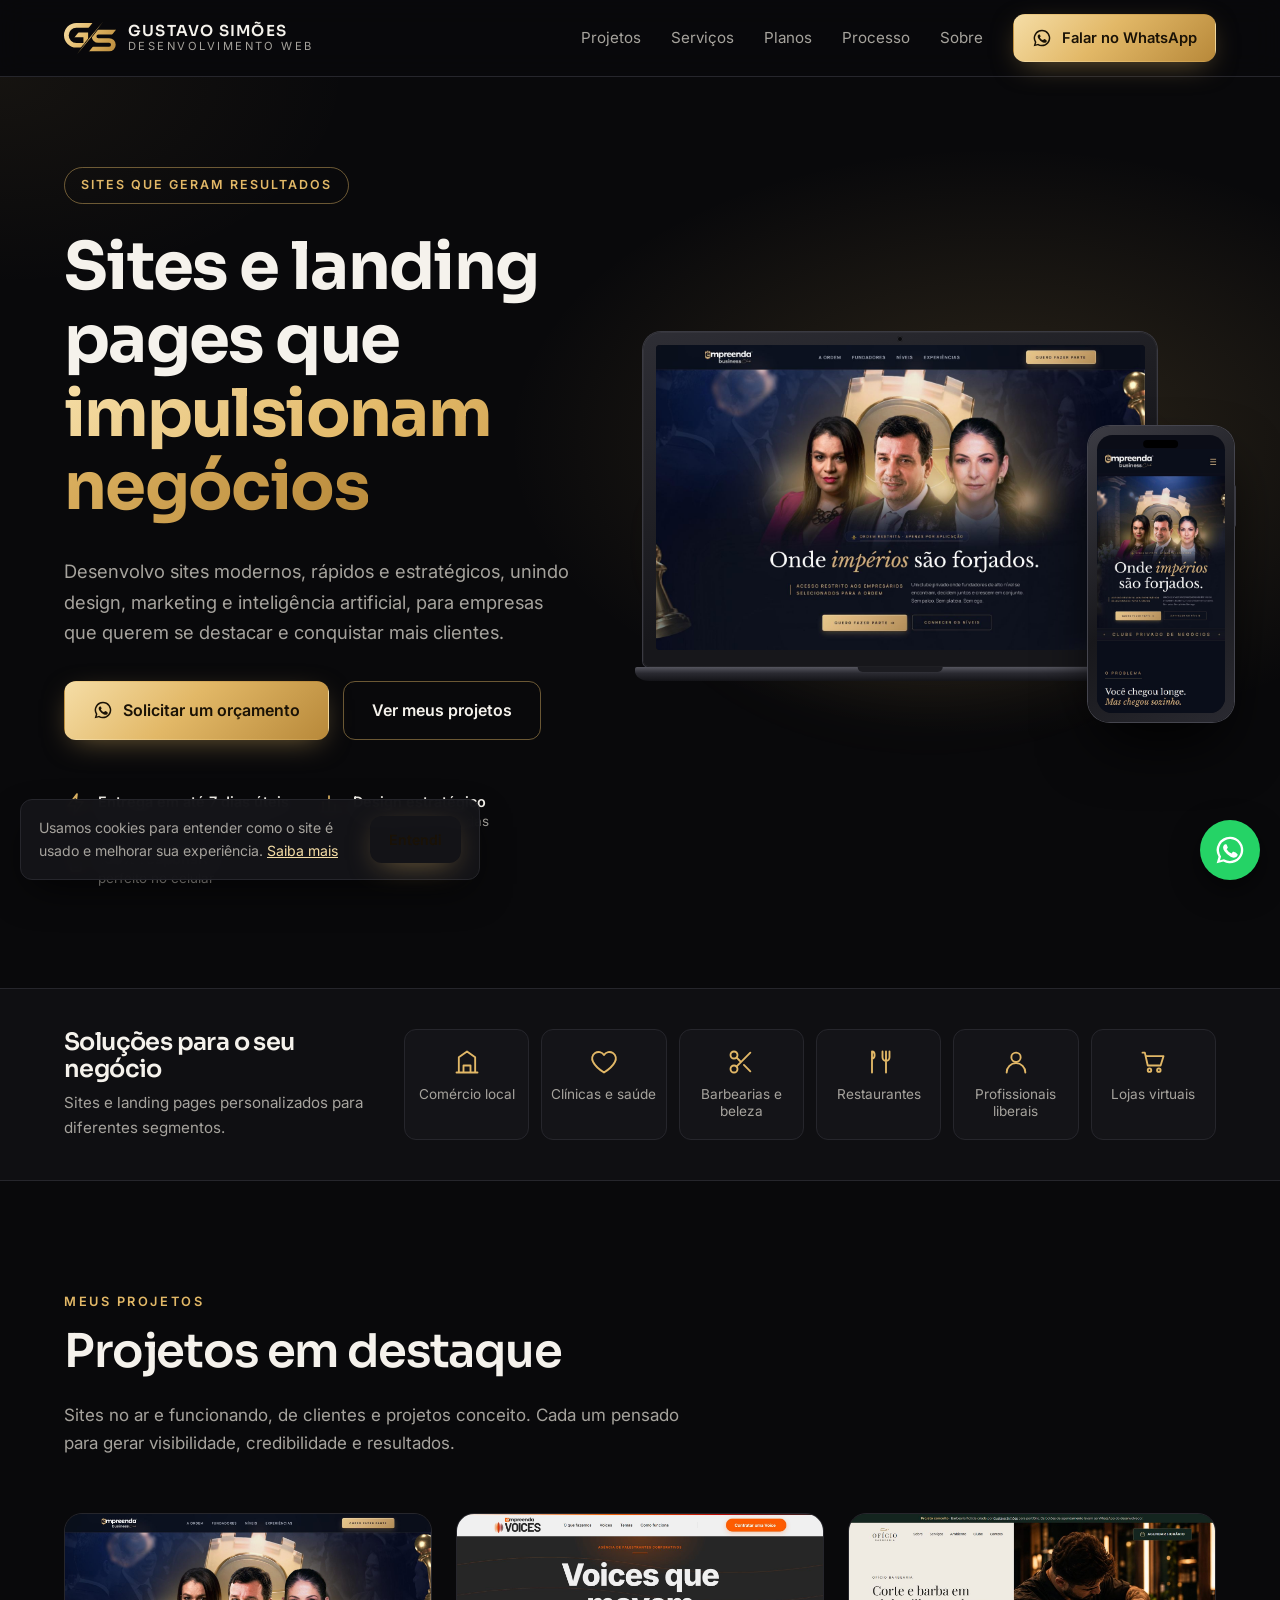
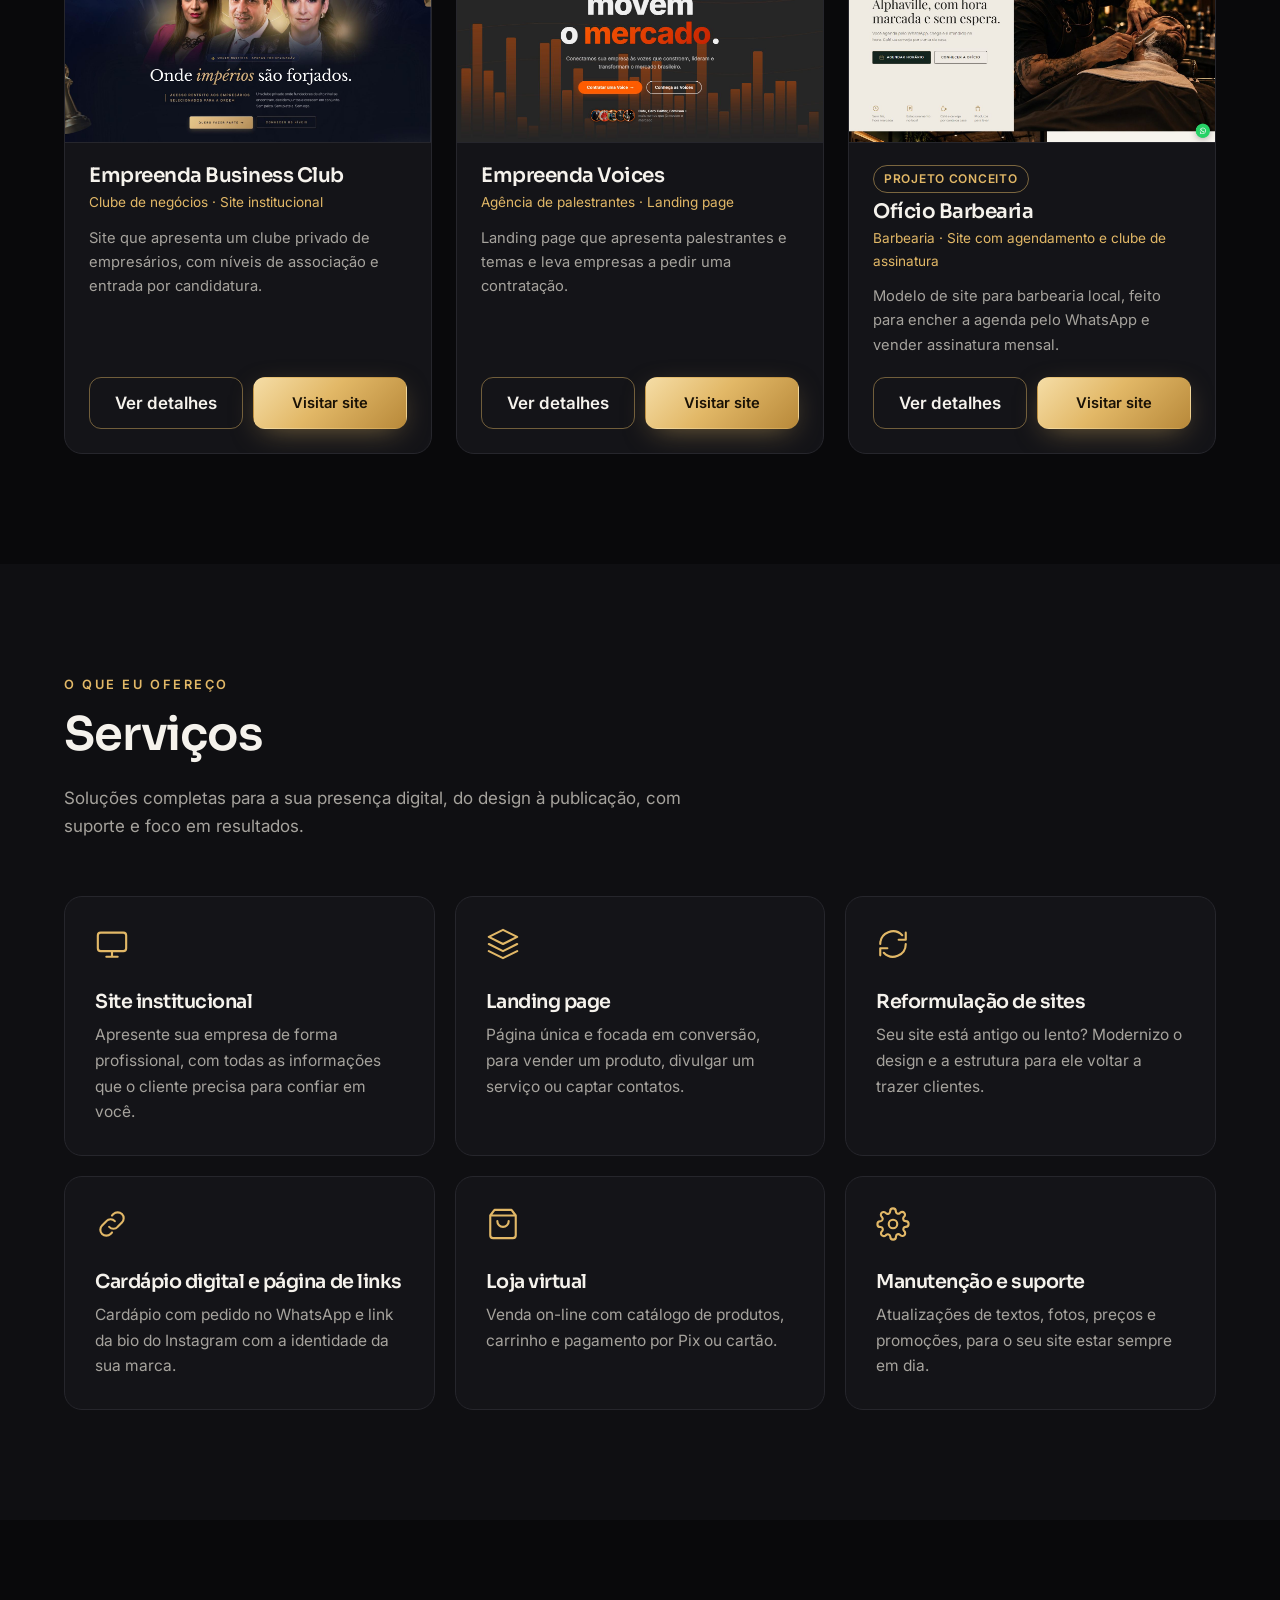
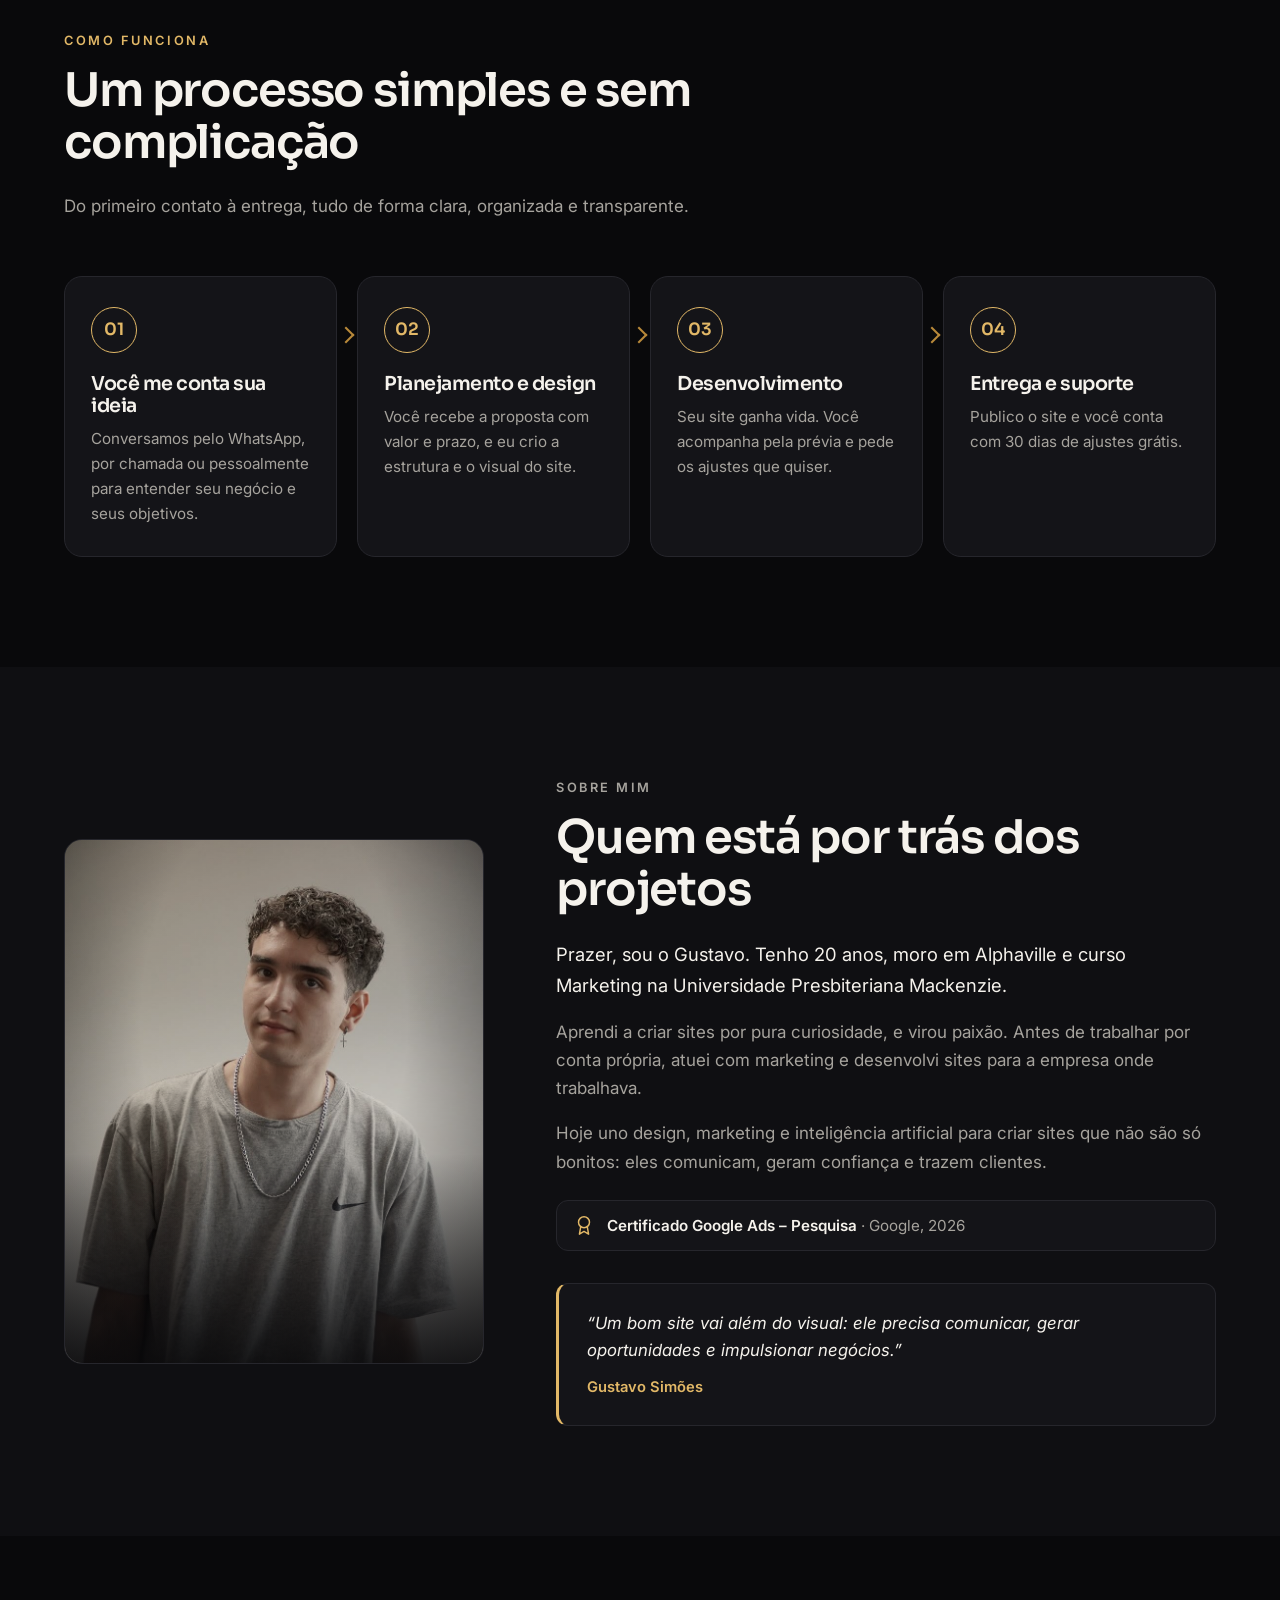
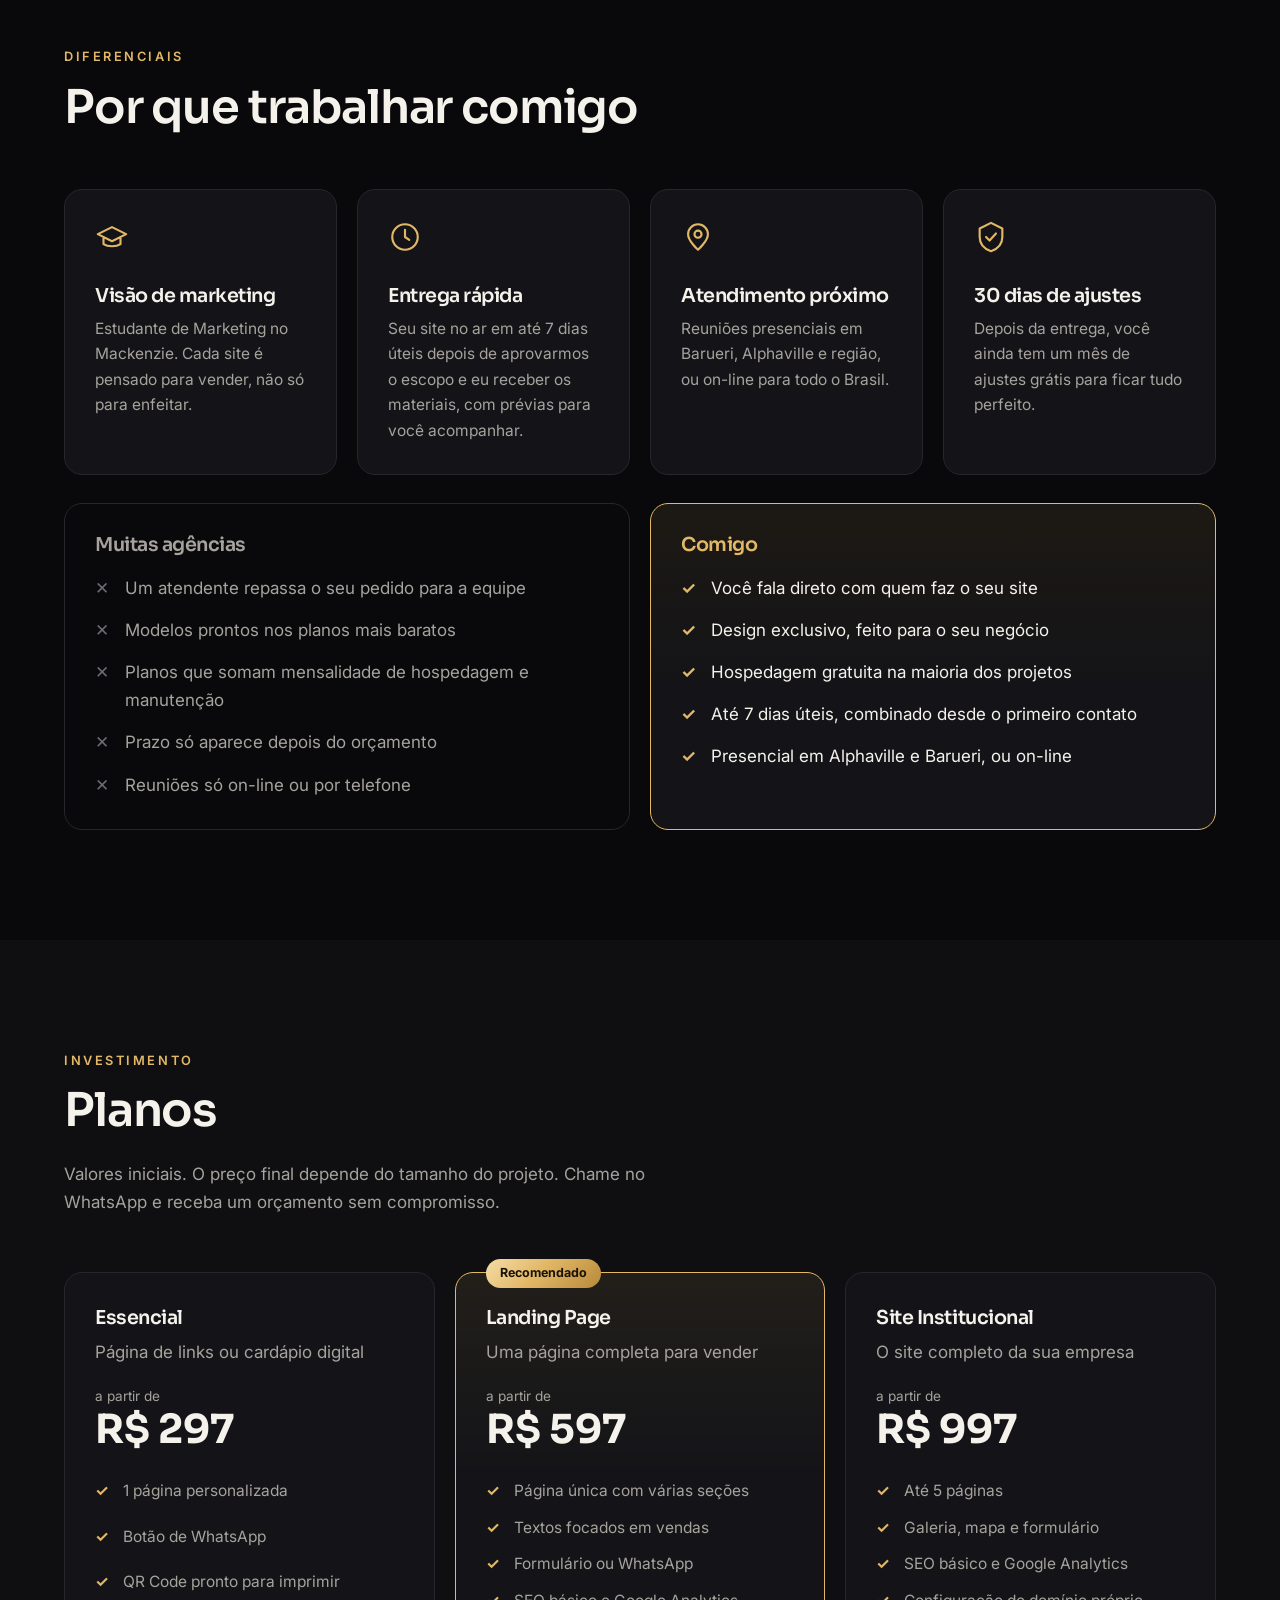
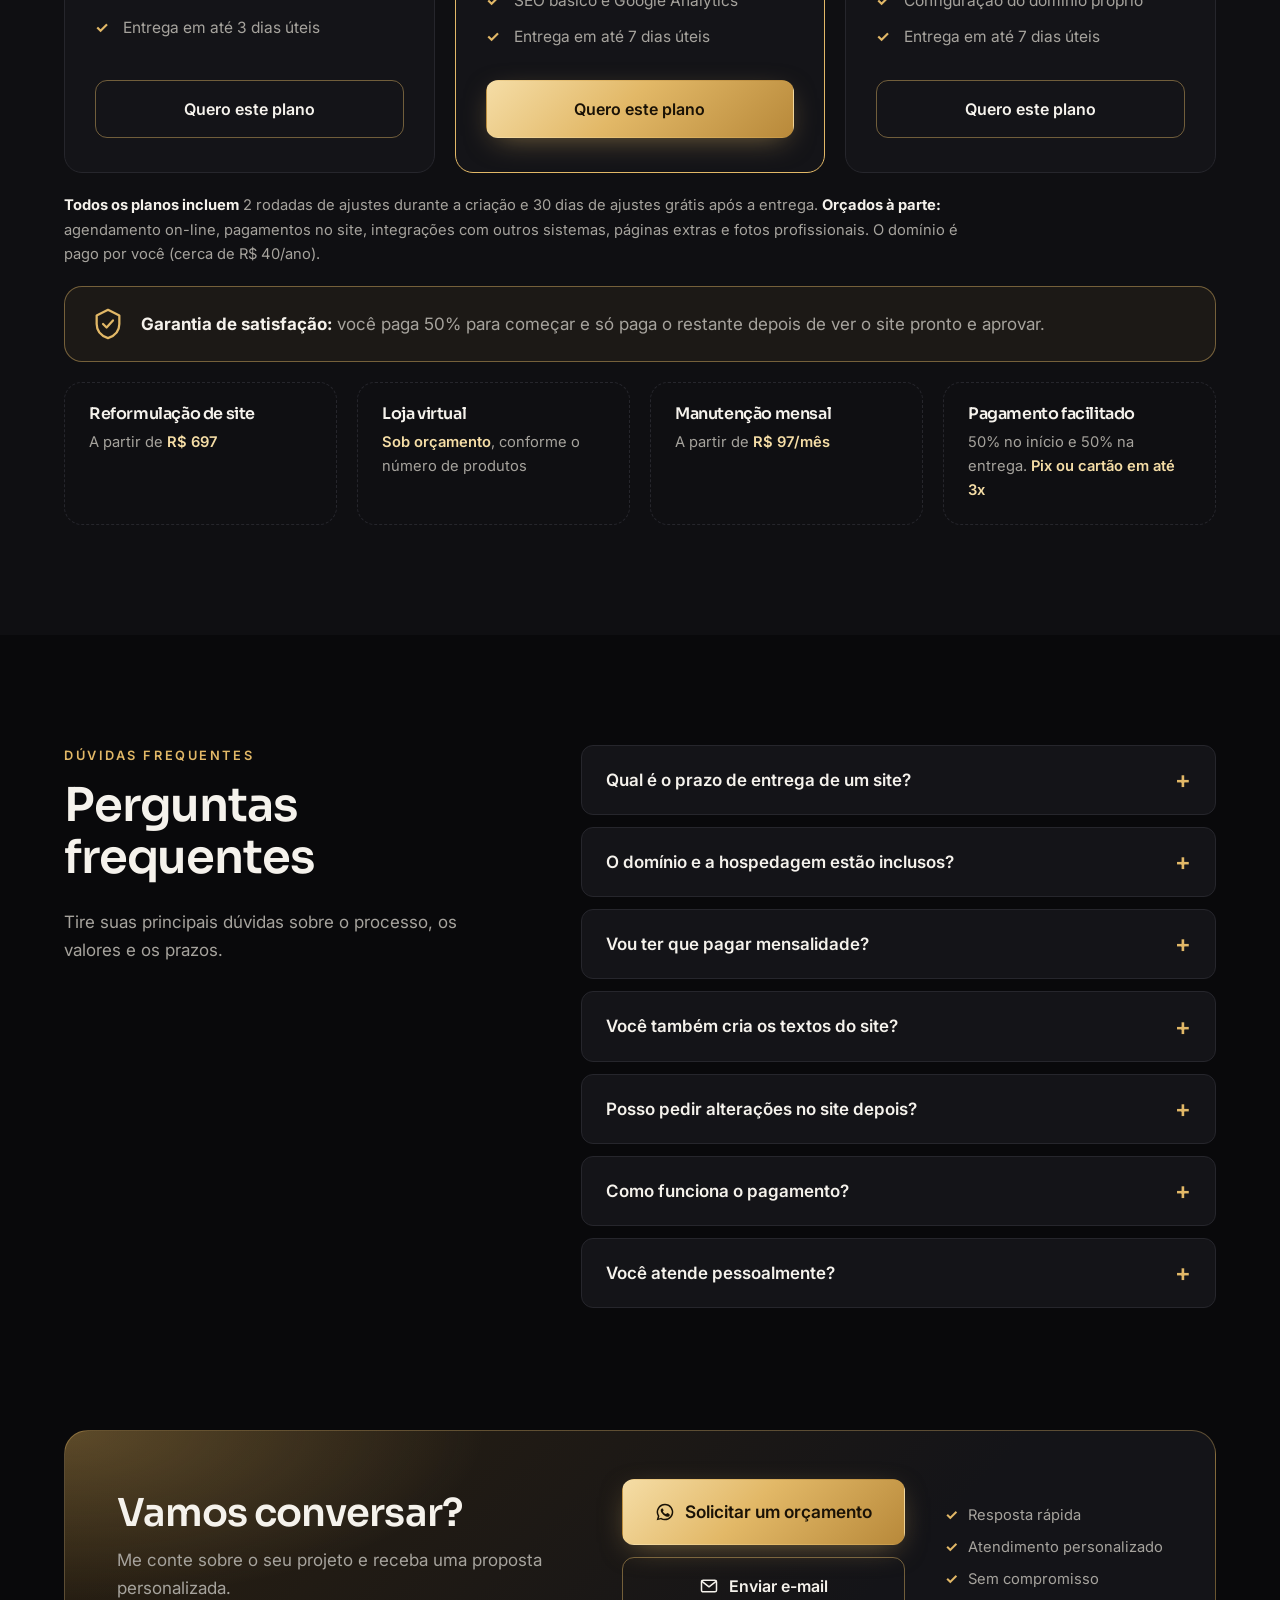
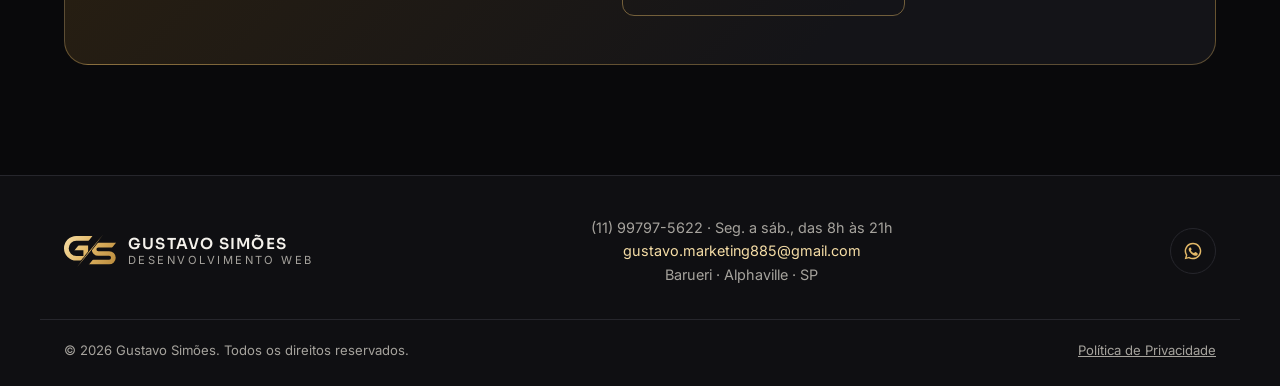
==== index.html @ 3e1929c6 "Certificado Google Ads - Pesquisa na secao Sobre Co-Authored-By: Claude Opus 5.5 <noreply@anthropic." ====
<!doctype html>
<html lang="pt-BR">
<head>
  <!-- Google Analytics -->
  <script async src="https://www.googletagmanager.com/gtag/js?id=G-TTS2W08FBN"></script>
  <script>
    window.dataLayer = window.dataLayer || [];
    function gtag(){dataLayer.push(arguments);}
    gtag('js', new Date());
    gtag('config', 'G-TTS2W08FBN');
  </script>

  <meta charset="utf-8">
  <meta name="viewport" content="width=device-width, initial-scale=1">
  <title>Gustavo Simões | Criação de Sites e Landing Pages em Alphaville</title>
  <meta name="description" content="Sites e landing pages modernos, rápidos e estratégicos para empresas que querem conquistar mais clientes. Atendimento em Barueri, Alphaville e todo o Brasil. Entrega em até 7 dias úteis.">
  <meta name="theme-color" content="#09090B">

  <meta property="og:type" content="website">
  <meta property="og:title" content="Gustavo Simões | Criação de Sites">
  <meta property="og:description" content="Sites e landing pages que impulsionam negócios. Entrega em até 7 dias úteis.">
  <meta property="og:url" content="https://gustavosimoes.com.br/">
  <link rel="canonical" href="https://gustavosimoes.com.br/">
  <meta property="og:image" content="https://gustavosimoes.com.br/assets/og-image.jpg">
  <meta property="og:image:width" content="1200">
  <meta property="og:image:height" content="630">
  <meta property="og:image:alt" content="Gustavo Simões - Sites e landing pages que impulsionam negócios">
  <meta name="twitter:card" content="summary_large_image">
  <meta property="og:locale" content="pt_BR">

  <link rel="icon" href="/favicon.ico" sizes="48x48">
  <link rel="icon" href="/assets/favicon-48.png" type="image/png" sizes="48x48">
  <link rel="icon" href="/assets/favicon-96.png" type="image/png" sizes="96x96">
  <link rel="icon" href="/assets/favicon-192.png" type="image/png" sizes="192x192">
  <link rel="icon" href="/assets/favicon.svg" type="image/svg+xml">
  <link rel="apple-touch-icon" href="/assets/apple-touch-icon.png">

  <!-- Dados estruturados: dizem ao Google o nome, o logo e o contato da marca -->
  <script type="application/ld+json">
  {
    "@context": "https://schema.org",
    "@graph": [
      {
        "@type": "Organization",
        "@id": "https://gustavosimoes.com.br/#marca",
        "name": "Gustavo Simões Desenvolvimento Web",
        "url": "https://gustavosimoes.com.br/",
        "logo": "https://gustavosimoes.com.br/assets/logo/perfil-redes-sociais.png",
        "email": "gustavo.marketing885@gmail.com",
        "telephone": "+55-11-99797-5622",
        "areaServed": ["Barueri", "Santana de Parnaíba", "Osasco", "Carapicuíba", "São Paulo"],
        "founder": { "@type": "Person", "name": "Gustavo Simões" }
      },
      {
        "@type": "WebSite",
        "@id": "https://gustavosimoes.com.br/#site",
        "url": "https://gustavosimoes.com.br/",
        "name": "Gustavo Simões",
        "inLanguage": "pt-BR",
        "publisher": { "@id": "https://gustavosimoes.com.br/#marca" }
      }
    ]
  }
  </script>
  <link rel="preconnect" href="https://fonts.googleapis.com">
  <link rel="preconnect" href="https://fonts.gstatic.com" crossorigin>
  <link href="https://fonts.googleapis.com/css2?family=Inter:wght@400;500;600&family=Sora:wght@500;600;700&display=swap" rel="stylesheet">
  <link rel="stylesheet" href="styles.css">
</head>
<body>

  <!-- ===== MENU ===== -->
  <header class="header" id="inicio">
    <div class="container header__inner">
      <a href="#inicio" class="logo" aria-label="Gustavo Simões, voltar ao início">
        <img class="logo__mark" src="assets/logo/simbolo.svg" alt="" width="52" height="32">
        <span class="logo__text">
          <strong>Gustavo Simões</strong>
          <small>Desenvolvimento web</small>
        </span>
      </a>

      <nav class="nav" id="nav" aria-label="Menu principal">
        <a href="#projetos">Projetos</a>
        <a href="#servicos">Serviços</a>
        <a href="#planos">Planos</a>
        <a href="#processo">Processo</a>
        <a href="#sobre">Sobre</a>
        <a href="#" class="btn btn--gold btn--sm nav__cta js-whats">
          <svg class="icon" viewBox="0 0 24 24" aria-hidden="true"><use href="#i-whats"/></svg>
          Falar no WhatsApp
        </a>
      </nav>

      <button class="menu-toggle" id="menuToggle" aria-label="Abrir menu" aria-expanded="false" aria-controls="nav">
        <span></span><span></span>
      </button>
    </div>
  </header>

  <main>

    <!-- ===== HERO ===== -->
    <section class="hero">
      <div class="container hero__grid">
        <div class="hero__content">
          <p class="pill">Sites que geram resultados</p>
          <h1>Sites e landing pages que <span class="gold-text">impulsionam negócios</span></h1>
          <p class="hero__text">Desenvolvo sites modernos, rápidos e estratégicos, unindo design, marketing e inteligência artificial, para empresas que querem se destacar e conquistar mais clientes.</p>
          <div class="hero__actions">
            <a href="#" class="btn btn--gold js-whats">
              <svg class="icon" viewBox="0 0 24 24" aria-hidden="true"><use href="#i-whats"/></svg>
              Solicitar um orçamento
            </a>
            <a href="#projetos" class="btn btn--outline">Ver meus projetos</a>
          </div>
          <ul class="hero__features">
            <li>
              <svg viewBox="0 0 24 24" aria-hidden="true"><path d="M13 2L4 14h7l-1 8 9-12h-7z"/></svg>
              <span><strong>Entrega em até 7 dias úteis</strong>após receber os materiais</span>
            </li>
            <li>
              <svg viewBox="0 0 24 24" aria-hidden="true"><path d="M4 20V10M10 20V4M16 20v-7M22 20H2"/></svg>
              <span><strong>Design estratégico</strong>com foco em vendas</span>
            </li>
            <li>
              <svg viewBox="0 0 24 24" aria-hidden="true"><rect x="7" y="2" width="10" height="20" rx="2"/><path d="M11 18h2"/></svg>
              <span><strong>100% responsivo</strong>perfeito no celular</span>
            </li>
          </ul>
        </div>

        <div class="devices" aria-hidden="true">
          <div class="laptop">
            <div class="laptop__lid">
              <div class="laptop__display">
                <img src="assets/empreenda-business-club.jpg" alt="" width="1440" height="900">
              </div>
            </div>
            <div class="laptop__base"></div>
          </div>
          <div class="phone">
            <div class="phone__screen">
              <img src="assets/ebc-mobile.jpg" alt="" width="750" height="1548">
            </div>
          </div>
        </div>
      </div>
    </section>

    <!-- ===== NICHOS ===== -->
    <section class="niches">
      <div class="container niches__inner">
        <div class="niches__head">
          <h2>Soluções para o seu negócio</h2>
          <p>Sites e landing pages personalizados para diferentes segmentos.</p>
        </div>
        <ul class="niches__list">
          <li><svg viewBox="0 0 24 24"><path d="M3 21h18M5 21V8l7-5 7 5v13M9 21v-6h6v6"/></svg>Comércio local</li>
          <li><svg viewBox="0 0 24 24"><path d="M12 21s-7-4.4-9.3-9A5 5 0 0 1 12 6a5 5 0 0 1 9.3 6c-2.3 4.6-9.3 9-9.3 9z"/></svg>Clínicas e saúde</li>
          <li><svg viewBox="0 0 24 24"><circle cx="6" cy="6" r="3"/><circle cx="6" cy="18" r="3"/><path d="M20 4L8.1 15.9M14.5 14.5L20 20M8.1 8.1L12 12"/></svg>Barbearias e beleza</li>
          <li><svg viewBox="0 0 24 24"><path d="M6 3v18M6 9c3 0 3-6 0-6M18 3v18M15 3v5a3 3 0 0 0 6 0V3"/></svg>Restaurantes</li>
          <li><svg viewBox="0 0 24 24"><circle cx="12" cy="8" r="4"/><path d="M4 21a8 8 0 0 1 16 0"/></svg>Profissionais liberais</li>
          <li><svg viewBox="0 0 24 24"><path d="M3 4h2l2.5 11h11L21 7H6.5"/><circle cx="9" cy="19" r="1.5"/><circle cx="17" cy="19" r="1.5"/></svg>Lojas virtuais</li>
        </ul>
      </div>
    </section>

    <!-- ===== PROJETOS ===== -->
    <section class="section" id="projetos">
      <div class="container">
        <div class="section__head reveal">
          <p class="eyebrow">Meus projetos</p>
          <h2>Projetos em destaque</h2>
          <p>Sites no ar e funcionando, de clientes e projetos conceito. Cada um pensado para gerar visibilidade, credibilidade e resultados.</p>
        </div>

        <div class="projects">
          <article class="project reveal">
            <a class="project__image" href="https://www.empreendabusinessclub.com/" target="_blank" rel="noopener" aria-label="Visitar o site Empreenda Business Club">
              <img src="assets/empreenda-business-club.jpg" alt="Página inicial do site Empreenda Business Club" width="1440" height="900" loading="lazy">
            </a>
            <div class="project__info">
              <h3>Empreenda Business Club</h3>
              <p class="project__cat">Clube de negócios · Site institucional</p>
              <p class="project__summary">Site que apresenta um clube privado de empresários, com níveis de associação e entrada por candidatura.</p>
              <div class="project__actions">
                <button type="button" class="btn btn--outline btn--sm" data-case="caso-ebc">Ver detalhes</button>
                <a class="btn btn--gold btn--sm" href="https://www.empreendabusinessclub.com/" target="_blank" rel="noopener">Visitar site</a>
              </div>
            </div>
          </article>

          <article class="project reveal">
            <a class="project__image" href="https://empreenda-voice.vercel.app/" target="_blank" rel="noopener" aria-label="Visitar o site Empreenda Voices">
              <img src="assets/empreenda-voices.jpg" alt="Página inicial do site Empreenda Voices" width="1440" height="900" loading="lazy">
            </a>
            <div class="project__info">
              <h3>Empreenda Voices</h3>
              <p class="project__cat">Agência de palestrantes · Landing page</p>
              <p class="project__summary">Landing page que apresenta palestrantes e temas e leva empresas a pedir uma contratação.</p>
              <div class="project__actions">
                <button type="button" class="btn btn--outline btn--sm" data-case="caso-voices">Ver detalhes</button>
                <a class="btn btn--gold btn--sm" href="https://empreenda-voice.vercel.app/" target="_blank" rel="noopener">Visitar site</a>
              </div>
            </div>
          </article>

          <article class="project reveal">
            <a class="project__image" href="https://oficio-barbearia.scratch-2026-10-11-b272f1.workers.dev/" target="_blank" rel="noopener" aria-label="Visitar o site da Ofício Barbearia">
              <img src="assets/oficio-barbearia.jpg" alt="Página inicial do site da Ofício Barbearia, projeto conceito" width="1440" height="900" loading="lazy">
            </a>
            <div class="project__info">
              <span class="project__badge">Projeto conceito</span>
              <h3>Ofício Barbearia</h3>
              <p class="project__cat">Barbearia · Site com agendamento e clube de assinatura</p>
              <p class="project__summary">Modelo de site para barbearia local, feito para encher a agenda pelo WhatsApp e vender assinatura mensal.</p>
              <div class="project__actions">
                <button type="button" class="btn btn--outline btn--sm" data-case="caso-oficio">Ver detalhes</button>
                <a class="btn btn--gold btn--sm" href="https://oficio-barbearia.scratch-2026-10-11-b272f1.workers.dev/" target="_blank" rel="noopener">Visitar site</a>
              </div>
            </div>
          </article>
        </div>

        <!-- Detalhes de cada projeto (abrem ao clicar em "Ver detalhes") -->
        <dialog class="case" id="caso-ebc" aria-labelledby="caso-ebc-titulo">
          <div class="case__inner">
            <button type="button" class="case__close" aria-label="Fechar">&times;</button>
            <p class="eyebrow">Clube de negócios · Site institucional</p>
            <h3 id="caso-ebc-titulo">Empreenda Business Club</h3>
            <img src="assets/empreenda-business-club.jpg" alt="Topo do site Empreenda Business Club" width="1440" height="900" loading="lazy">
            <div class="case__grid">
              <div>
                <h4>O desafio</h4>
                <p>Apresentar um clube privado para empresários que faturam acima de R$ 1 milhão por ano, transmitindo exclusividade e deixando claro que a entrada é só por candidatura.</p>
                <h4>O que eu fiz</h4>
                <p>Um site institucional que conta a história em etapas: o problema do empresário, o propósito do clube, para quem ele é, como funciona, os níveis de associação, os idealizadores e o processo de entrada.</p>
              </div>
              <div>
                <h4>Recursos</h4>
                <ul>
                  <li>Três níveis de associação (Escudeiro, Cavaleiro Nobre e Soberano), cada um com brasão e benefícios</li>
                  <li>Fluxo de candidatura com o botão "Iniciar aplicação" em vários pontos da página</li>
                  <li>Seção com os idealizadores do clube</li>
                  <li>Identidade premium em azul-escuro e dourado, adaptada ao celular</li>
                </ul>
              </div>
            </div>
            <img src="assets/empreenda-business-club-2.jpg" alt="Seção dos três níveis de associação do Empreenda Business Club" width="1440" height="900" loading="lazy">
            <div class="case__actions">
              <a class="btn btn--gold" href="https://www.empreendabusinessclub.com/" target="_blank" rel="noopener">Visitar site</a>
              <a class="btn btn--outline js-whats" href="#" data-projeto="Empreenda Business Club">Quero um site assim</a>
            </div>
          </div>
        </dialog>

        <dialog class="case" id="caso-voices" aria-labelledby="caso-voices-titulo">
          <div class="case__inner">
            <button type="button" class="case__close" aria-label="Fechar">&times;</button>
            <p class="eyebrow">Agência de palestrantes · Landing page</p>
            <h3 id="caso-voices-titulo">Empreenda Voices</h3>
            <img src="assets/empreenda-voices.jpg" alt="Topo do site Empreenda Voices" width="1440" height="900" loading="lazy">
            <div class="case__grid">
              <div>
                <h4>O desafio</h4>
                <p>Apresentar uma agência de palestrantes corporativos e facilitar que empresas encontrem a voz certa para o seu evento e peçam a contratação.</p>
                <h4>O que eu fiz</h4>
                <p>Uma landing page direta: proposta de valor no topo, vitrine dos palestrantes, os temas que eles cobrem, o processo de contratação em passos e chamadas para contratar ao longo da página.</p>
              </div>
              <div>
                <h4>Recursos</h4>
                <ul>
                  <li>Vitrine de palestrantes com área de atuação e temas de cada um</li>
                  <li>Oito temas corporativos, como liderança, vendas e mercado financeiro</li>
                  <li>"Como funciona" em quatro passos, do briefing do evento ao palco</li>
                  <li>Botão "Contratar uma Voice" fixo no menu e repetido na página</li>
                </ul>
              </div>
            </div>
            <div class="case__actions">
              <a class="btn btn--gold" href="https://empreenda-voice.vercel.app/" target="_blank" rel="noopener">Visitar site</a>
              <a class="btn btn--outline js-whats" href="#" data-projeto="Empreenda Voices">Quero um site assim</a>
            </div>
          </div>
        </dialog>

        <dialog class="case" id="caso-oficio" aria-labelledby="caso-oficio-titulo">
          <div class="case__inner">
            <button type="button" class="case__close" aria-label="Fechar">&times;</button>
            <p class="eyebrow">Projeto conceito · Barbearia</p>
            <h3 id="caso-oficio-titulo">Ofício Barbearia</h3>
            <img src="assets/oficio-barbearia.jpg" alt="Topo do site da Ofício Barbearia" width="1440" height="900" loading="lazy">
            <div class="case__grid">
              <div>
                <h4>O desafio</h4>
                <p>Mostrar como uma barbearia de bairro pode usar o site para encher a agenda e criar receita recorrente com assinatura. É um projeto conceito: a barbearia é fictícia.</p>
                <h4>O que eu fiz</h4>
                <p>Um site com o diferencial logo no título ("Corte e barba em Alphaville, com hora marcada e sem espera"), serviços com preço, fotos do ambiente, clube de assinatura e respostas para as dúvidas mais comuns.</p>
              </div>
              <div>
                <h4>Recursos</h4>
                <ul>
                  <li>Agendamento pelo WhatsApp com mensagem pronta em todos os botões</li>
                  <li>Cinco serviços com preço "a partir de"</li>
                  <li>Clube de assinatura com três planos</li>
                  <li>Galeria do ambiente e perguntas frequentes</li>
                </ul>
              </div>
            </div>
            <img src="assets/oficio-barbearia-2.jpg" alt="Seção do clube de assinatura da Ofício Barbearia" width="1440" height="900" loading="lazy">
            <div class="case__actions">
              <a class="btn btn--gold" href="https://oficio-barbearia.scratch-2026-10-11-b272f1.workers.dev/" target="_blank" rel="noopener">Visitar site</a>
              <a class="btn btn--outline js-whats" href="#" data-projeto="Ofício Barbearia">Quero um site assim</a>
            </div>
          </div>
        </dialog>
      </div>
    </section>

    <!-- ===== SERVIÇOS ===== -->
    <section class="section section--alt" id="servicos">
      <div class="container">
        <div class="section__head reveal">
          <p class="eyebrow">O que eu ofereço</p>
          <h2>Serviços</h2>
          <p>Soluções completas para a sua presença digital, do design à publicação, com suporte e foco em resultados.</p>
        </div>

        <div class="grid grid--3">
          <article class="card reveal">
            <svg class="card__icon" viewBox="0 0 24 24" aria-hidden="true"><rect x="2" y="4" width="20" height="13" rx="2"/><path d="M8 21h8M12 17v4"/></svg>
            <h3>Site institucional</h3>
            <p>Apresente sua empresa de forma profissional, com todas as informações que o cliente precisa para confiar em você.</p>
          </article>
          <article class="card reveal">
            <svg class="card__icon" viewBox="0 0 24 24" aria-hidden="true"><path d="M12 2L2 7l10 5 10-5-10-5zM2 17l10 5 10-5M2 12l10 5 10-5"/></svg>
            <h3>Landing page</h3>
            <p>Página única e focada em conversão, para vender um produto, divulgar um serviço ou captar contatos.</p>
          </article>
          <article class="card reveal">
            <svg class="card__icon" viewBox="0 0 24 24" aria-hidden="true"><path d="M21 12a9 9 0 0 1-15.5 6.2M3 12a9 9 0 0 1 15.5-6.2M21 4v5h-5M3 20v-5h5"/></svg>
            <h3>Reformulação de sites</h3>
            <p>Seu site está antigo ou lento? Modernizo o design e a estrutura para ele voltar a trazer clientes.</p>
          </article>
          <article class="card reveal">
            <svg class="card__icon" viewBox="0 0 24 24" aria-hidden="true"><path d="M10 14a4 4 0 0 0 6 0l3-3a4 4 0 0 0-6-6l-1 1"/><path d="M14 10a4 4 0 0 0-6 0l-3 3a4 4 0 0 0 6 6l1-1"/></svg>
            <h3>Cardápio digital e página de links</h3>
            <p>Cardápio com pedido no WhatsApp e link da bio do Instagram com a identidade da sua marca.</p>
          </article>
          <article class="card reveal">
            <svg class="card__icon" viewBox="0 0 24 24" aria-hidden="true"><path d="M6 2L3 6v14a2 2 0 0 0 2 2h14a2 2 0 0 0 2-2V6l-3-4zM3 6h18M16 10a4 4 0 0 1-8 0"/></svg>
            <h3>Loja virtual</h3>
            <p>Venda on-line com catálogo de produtos, carrinho e pagamento por Pix ou cartão.</p>
          </article>
          <article class="card reveal">
            <svg class="card__icon" viewBox="0 0 24 24" aria-hidden="true"><circle cx="12" cy="12" r="3"/><path d="M19.4 15a1.7 1.7 0 0 0 .3 1.8l.1.1a2 2 0 1 1-2.8 2.8l-.1-.1a1.7 1.7 0 0 0-1.8-.3 1.7 1.7 0 0 0-1 1.5V21a2 2 0 0 1-4 0v-.1a1.7 1.7 0 0 0-1.1-1.5 1.7 1.7 0 0 0-1.8.3l-.1.1a2 2 0 1 1-2.8-2.8l.1-.1a1.7 1.7 0 0 0 .3-1.8 1.7 1.7 0 0 0-1.5-1H3a2 2 0 0 1 0-4h.1a1.7 1.7 0 0 0 1.5-1.1 1.7 1.7 0 0 0-.3-1.8l-.1-.1a2 2 0 1 1 2.8-2.8l.1.1a1.7 1.7 0 0 0 1.8.3H9a1.7 1.7 0 0 0 1-1.5V3a2 2 0 0 1 4 0v.1a1.7 1.7 0 0 0 1 1.5 1.7 1.7 0 0 0 1.8-.3l.1-.1a2 2 0 1 1 2.8 2.8l-.1.1a1.7 1.7 0 0 0-.3 1.8V9a1.7 1.7 0 0 0 1.5 1H21a2 2 0 0 1 0 4h-.1a1.7 1.7 0 0 0-1.5 1z"/></svg>
            <h3>Manutenção e suporte</h3>
            <p>Atualizações de textos, fotos, preços e promoções, para o seu site estar sempre em dia.</p>
          </article>
        </div>
      </div>
    </section>

    <!-- ===== PROCESSO ===== -->
    <section class="section" id="processo">
      <div class="container">
        <div class="section__head reveal">
          <p class="eyebrow">Como funciona</p>
          <h2>Um processo simples e sem complicação</h2>
          <p>Do primeiro contato à entrega, tudo de forma clara, organizada e transparente.</p>
        </div>

        <ol class="steps">
          <li class="step reveal">
            <span class="step__num">01</span>
            <h3>Você me conta sua ideia</h3>
            <p>Conversamos pelo WhatsApp, por chamada ou pessoalmente para entender seu negócio e seus objetivos.</p>
          </li>
          <li class="step reveal">
            <span class="step__num">02</span>
            <h3>Planejamento e design</h3>
            <p>Você recebe a proposta com valor e prazo, e eu crio a estrutura e o visual do site.</p>
          </li>
          <li class="step reveal">
            <span class="step__num">03</span>
            <h3>Desenvolvimento</h3>
            <p>Seu site ganha vida. Você acompanha pela prévia e pede os ajustes que quiser.</p>
          </li>
          <li class="step reveal">
            <span class="step__num">04</span>
            <h3>Entrega e suporte</h3>
            <p>Publico o site e você conta com 30 dias de ajustes grátis.</p>
          </li>
        </ol>
      </div>
    </section>

    <!-- ===== SOBRE ===== -->
    <section class="section section--alt" id="sobre">
      <div class="container about">
        <div class="about__photo reveal">
          <img src="assets/gustavo.jpg" alt="Foto de Gustavo Simões" width="853" height="1066" loading="lazy">
        </div>

        <div class="about__content reveal">
          <p class="eyebrow">Sobre mim</p>
          <h2>Quem está por trás dos projetos</h2>
          <p class="lead">Prazer, sou o Gustavo. Tenho 20 anos, moro em Alphaville e curso Marketing na Universidade Presbiteriana Mackenzie.</p>
          <p>Aprendi a criar sites por pura curiosidade, e virou paixão. Antes de trabalhar por conta própria, atuei com marketing e desenvolvi sites para a empresa onde trabalhava.</p>
          <p>Hoje uno design, marketing e inteligência artificial para criar sites que não são só bonitos: eles comunicam, geram confiança e trazem clientes.</p>

          <!-- Certificações (Google Ads vale 1 ano: renovar em out/2027) -->
          <ul class="credentials">
            <li>
              <svg viewBox="0 0 24 24" aria-hidden="true"><circle cx="12" cy="9" r="6"/><path d="M8.5 13.5L7 22l5-3 5 3-1.5-8.5"/></svg>
              <span><strong>Certificado Google Ads – Pesquisa</strong> · Google, 2026</span>
            </li>
          </ul>

          <blockquote class="quote">
            <p>“Um bom site vai além do visual: ele precisa comunicar, gerar oportunidades e impulsionar negócios.”</p>
            <footer>Gustavo Simões</footer>
          </blockquote>
        </div>
      </div>
    </section>

    <!-- ===== POR QUE EU ===== -->
    <section class="section" id="diferenciais">
      <div class="container">
        <div class="section__head reveal">
          <p class="eyebrow">Diferenciais</p>
          <h2>Por que trabalhar comigo</h2>
        </div>

        <div class="grid grid--4">
          <article class="feature reveal">
            <svg viewBox="0 0 24 24" aria-hidden="true"><path d="M22 10L12 5 2 10l10 5 10-5zM6 12v5c3 2 9 2 12 0v-5"/></svg>
            <h3>Visão de marketing</h3>
            <p>Estudante de Marketing no Mackenzie. Cada site é pensado para vender, não só para enfeitar.</p>
          </article>
          <article class="feature reveal">
            <svg viewBox="0 0 24 24" aria-hidden="true"><circle cx="12" cy="12" r="9"/><path d="M12 7v5l3 2"/></svg>
            <h3>Entrega rápida</h3>
            <p>Seu site no ar em até 7 dias úteis depois de aprovarmos o escopo e eu receber os materiais, com prévias para você acompanhar.</p>
          </article>
          <article class="feature reveal">
            <svg viewBox="0 0 24 24" aria-hidden="true"><path d="M12 21s-7-6.2-7-11a7 7 0 0 1 14 0c0 4.8-7 11-7 11z"/><circle cx="12" cy="10" r="2.5"/></svg>
            <h3>Atendimento próximo</h3>
            <p>Reuniões presenciais em Barueri, Alphaville e região, ou on-line para todo o Brasil.</p>
          </article>
          <article class="feature reveal">
            <svg viewBox="0 0 24 24" aria-hidden="true"><path d="M12 2l8 4v6c0 5-3.5 8.5-8 10-4.5-1.5-8-5-8-10V6z"/><path d="M8.5 12l2.5 2.5 4.5-5"/></svg>
            <h3>30 dias de ajustes</h3>
            <p>Depois da entrega, você ainda tem um mês de ajustes grátis para ficar tudo perfeito.</p>
          </article>
        </div>

        <div class="compare reveal">
          <div class="compare__col compare__col--them">
            <h3>Muitas agências</h3>
            <ul>
              <li>Um atendente repassa o seu pedido para a equipe</li>
              <li>Modelos prontos nos planos mais baratos</li>
              <li>Planos que somam mensalidade de hospedagem e manutenção</li>
              <li>Prazo só aparece depois do orçamento</li>
              <li>Reuniões só on-line ou por telefone</li>
            </ul>
          </div>
          <div class="compare__col compare__col--me">
            <h3>Comigo</h3>
            <ul>
              <li>Você fala direto com quem faz o seu site</li>
              <li>Design exclusivo, feito para o seu negócio</li>
              <li>Hospedagem gratuita na maioria dos projetos</li>
              <li>Até 7 dias úteis, combinado desde o primeiro contato</li>
              <li>Presencial em Alphaville e Barueri, ou on-line</li>
            </ul>
          </div>
        </div>
      </div>
    </section>

    <!-- ===== PLANOS ===== -->
    <section class="section section--alt" id="planos">
      <div class="container">
        <div class="section__head reveal">
          <p class="eyebrow">Investimento</p>
          <h2>Planos</h2>
          <p>Valores iniciais. O preço final depende do tamanho do projeto. Chame no WhatsApp e receba um orçamento sem compromisso.</p>
        </div>

        <div class="grid grid--3 plans">
          <article class="plan reveal">
            <h3>Essencial</h3>
            <p class="plan__desc">Página de links ou cardápio digital</p>
            <p class="plan__price"><span>a partir de</span>R$ 297</p>
            <ul>
              <li>1 página personalizada</li>
              <li>Botão de WhatsApp</li>
              <li>QR Code pronto para imprimir</li>
              <li>Entrega em até 3 dias úteis</li>
            </ul>
            <a href="#" class="btn btn--outline js-whats" data-plano="Essencial">Quero este plano</a>
          </article>

          <article class="plan plan--featured reveal">
            <p class="plan__flag">Recomendado</p>
            <h3>Landing Page</h3>
            <p class="plan__desc">Uma página completa para vender</p>
            <p class="plan__price"><span>a partir de</span>R$ 597</p>
            <ul>
              <li>Página única com várias seções</li>
              <li>Textos focados em vendas</li>
              <li>Formulário ou WhatsApp</li>
              <li>SEO básico e Google Analytics</li>
              <li>Entrega em até 7 dias úteis</li>
            </ul>
            <a href="#" class="btn btn--gold js-whats" data-plano="Landing Page">Quero este plano</a>
          </article>

          <article class="plan reveal">
            <h3>Site Institucional</h3>
            <p class="plan__desc">O site completo da sua empresa</p>
            <p class="plan__price"><span>a partir de</span>R$ 997</p>
            <ul>
              <li>Até 5 páginas</li>
              <li>Galeria, mapa e formulário</li>
              <li>SEO básico e Google Analytics</li>
              <li>Configuração do domínio próprio</li>
              <li>Entrega em até 7 dias úteis</li>
            </ul>
            <a href="#" class="btn btn--outline js-whats" data-plano="Site Institucional">Quero este plano</a>
          </article>
        </div>

        <p class="plans__note reveal"><strong>Todos os planos incluem</strong> 2 rodadas de ajustes durante a criação e 30 dias de ajustes grátis após a entrega. <strong>Orçados à parte:</strong> agendamento on-line, pagamentos no site, integrações com outros sistemas, páginas extras e fotos profissionais. O domínio é pago por você (cerca de R$ 40/ano).</p>

        <div class="guarantee reveal">
          <svg viewBox="0 0 24 24" aria-hidden="true"><path d="M12 2l8 4v6c0 5-3.5 8.5-8 10-4.5-1.5-8-5-8-10V6z"/><path d="M8.5 12l2.5 2.5 4.5-5"/></svg>
          <p><strong>Garantia de satisfação:</strong> você paga 50% para começar e só paga o restante depois de ver o site pronto e aprovar.</p>
        </div>

        <div class="extras reveal">
          <div class="extra">
            <h3>Reformulação de site</h3>
            <p>A partir de <strong>R$ 697</strong></p>
          </div>
          <div class="extra">
            <h3>Loja virtual</h3>
            <p><strong>Sob orçamento</strong>, conforme o número de produtos</p>
          </div>
          <div class="extra">
            <h3>Manutenção mensal</h3>
            <p>A partir de <strong>R$ 97/mês</strong></p>
          </div>
          <div class="extra">
            <h3>Pagamento facilitado</h3>
            <p>50% no início e 50% na entrega. <strong>Pix ou cartão em até 3x</strong></p>
          </div>
        </div>
      </div>
    </section>

    <!-- ===== FAQ ===== -->
    <section class="section" id="faq">
      <div class="container faq-wrap">
        <div class="section__head reveal">
          <p class="eyebrow">Dúvidas frequentes</p>
          <h2>Perguntas frequentes</h2>
          <p>Tire suas principais dúvidas sobre o processo, os valores e os prazos.</p>
        </div>

        <div class="faq reveal">
          <details>
            <summary>Qual é o prazo de entrega de um site?</summary>
            <p>Até 7 dias úteis para landing pages e sites institucionais, e até 3 dias úteis para páginas de links e cardápios. O prazo começa a contar depois que aprovamos o escopo e eu recebo os textos, as fotos e o logo. Projetos maiores, como lojas virtuais, têm prazo combinado na proposta.</p>
          </details>
          <details>
            <summary>O domínio e a hospedagem estão inclusos?</summary>
            <p>O domínio (www.suaempresa.com.br) fica no seu nome e é pago por você direto no Registro.br, cerca de R$ 40 por ano. Eu cuido de toda a configuração sem custo extra. A hospedagem costuma ser gratuita (veja a próxima pergunta).</p>
          </details>
          <details>
            <summary>Vou ter que pagar mensalidade?</summary>
            <p>Na maioria dos casos, não. Sites como os meus costumam rodar em hospedagem gratuita, então o seu custo fixo é o domínio, de cerca de R$ 40 por ano. Se o seu projeto precisar de algo pago (loja virtual, sistema de agendamento, muitos acessos), eu te aviso o valor antes, na proposta. O plano de manutenção é opcional.</p>
          </details>
          <details>
            <summary>Você também cria os textos do site?</summary>
            <p>Sim. Com minha formação em marketing, escrevo os textos junto com você, com foco em vendas. Se você não tiver fotos, uso imagens profissionais de bancos gratuitos.</p>
          </details>
          <details>
            <summary>Posso pedir alterações no site depois?</summary>
            <p>Sim, e você não precisa aprender nada: é só me mandar um WhatsApp com o que quer mudar. Nos primeiros 30 dias após a entrega, os ajustes são grátis. Depois disso, eles entram no plano de manutenção mensal ou são orçados à parte.</p>
          </details>
          <details>
            <summary>Como funciona o pagamento?</summary>
            <p>50% para começar e 50% na entrega do site. Você pode pagar por Pix ou cartão de crédito em até 3x.</p>
          </details>
          <details>
            <summary>Você atende pessoalmente?</summary>
            <p>Sim. Atendo pessoalmente em Barueri, Alphaville e região, e on-line para todo o Brasil.</p>
          </details>
        </div>
      </div>
    </section>

    <!-- ===== CTA ===== -->
    <section class="cta-section">
      <div class="container">
        <div class="cta reveal">
          <div>
            <h2>Vamos conversar?</h2>
            <p>Me conte sobre o seu projeto e receba uma proposta personalizada.</p>
          </div>
          <div class="cta__actions">
            <a href="#" class="btn btn--gold btn--lg js-whats">
              <svg class="icon" viewBox="0 0 24 24" aria-hidden="true"><use href="#i-whats"/></svg>
              Solicitar um orçamento
            </a>
            <a href="mailto:gustavo.marketing885@gmail.com?subject=Or%C3%A7amento%20de%20site" class="btn btn--outline js-email">
              <svg class="icon" viewBox="0 0 24 24" aria-hidden="true"><use href="#i-mail"/></svg>
              Enviar e-mail
            </a>
          </div>
          <ul class="cta__checks">
            <li>Resposta rápida</li>
            <li>Atendimento personalizado</li>
            <li>Sem compromisso</li>
          </ul>
        </div>
      </div>
    </section>

  </main>

  <footer class="footer">
    <div class="container footer__inner">
      <a href="#inicio" class="logo" aria-label="Gustavo Simões, voltar ao início">
        <img class="logo__mark" src="assets/logo/simbolo.svg" alt="" width="52" height="32">
        <span class="logo__text">
          <strong>Gustavo Simões</strong>
          <small>Desenvolvimento web</small>
        </span>
      </a>
      <div class="footer__info">
        <p>(11) 99797-5622 · Seg. a sáb., das 8h às 21h</p>
        <p><a href="mailto:gustavo.marketing885@gmail.com" class="js-email">gustavo.marketing885@gmail.com</a></p>
        <p>Barueri · Alphaville · SP</p>
      </div>
      <a href="#" class="footer__whats js-whats" aria-label="Falar no WhatsApp">
        <svg class="icon" viewBox="0 0 24 24" aria-hidden="true"><use href="#i-whats"/></svg>
      </a>
    </div>
    <div class="container footer__bottom">
      <p>© <span id="year"></span> Gustavo Simões. Todos os direitos reservados.</p>
      <p><a href="politica-de-privacidade.html">Política de Privacidade</a></p>
    </div>
  </footer>

  <div class="cookie-bar" id="avisoCookies" role="region" aria-label="Aviso de cookies" hidden>
    <p>Usamos cookies para entender como o site é usado e melhorar sua experiência. <a href="politica-de-privacidade.html">Saiba mais</a></p>
    <button type="button" class="btn btn--gold btn--sm">Entendi</button>
  </div>

  <a href="#" class="whats-float js-whats" aria-label="Falar no WhatsApp">
    <svg viewBox="0 0 24 24" aria-hidden="true"><use href="#i-whats"/></svg>
  </a>

  <!-- Ícones do WhatsApp e do e-mail (usados em vários botões) -->
  <svg width="0" height="0" style="position:absolute" aria-hidden="true">
    <symbol id="i-mail" viewBox="0 0 24 24">
      <rect x="3" y="5" width="18" height="14" rx="2" fill="none" stroke="currentColor" stroke-width="1.8"/>
      <path d="M3.5 6.5L12 13l8.5-6.5" fill="none" stroke="currentColor" stroke-width="1.8" stroke-linecap="round" stroke-linejoin="round"/>
    </symbol>
    <symbol id="i-whats" viewBox="0 0 24 24">
      <path fill="currentColor" stroke="none" d="M12 2a10 10 0 0 0-8.6 15.1L2 22l5-1.3A10 10 0 1 0 12 2zm0 18.2a8.2 8.2 0 0 1-4.2-1.1l-.3-.2-3 .8.8-2.9-.2-.3A8.2 8.2 0 1 1 12 20.2zm4.5-6.1c-.2-.1-1.5-.7-1.7-.8s-.4-.1-.6.1-.7.8-.8 1-.3.2-.5.1a6.7 6.7 0 0 1-3.3-2.9c-.3-.4.3-.4.7-1.3.1-.2 0-.3 0-.4l-.8-1.8c-.2-.5-.4-.4-.6-.4h-.5a1 1 0 0 0-.7.3 3 3 0 0 0-.9 2.2 5.2 5.2 0 0 0 1.1 2.8 11.9 11.9 0 0 0 4.6 4c1.7.7 2.4.8 3.2.7a2.8 2.8 0 0 0 1.8-1.3 2.3 2.3 0 0 0 .2-1.3c-.1-.1-.3-.2-.5-.3z"/>
    </symbol>
  </svg>

  <script src="script.js"></script>
</body>
</html>
---- styles.css ----
/* =========================================================
   Portfólio Gustavo Simões
   Cores, fontes e medidas ficam nas variáveis abaixo:
   mude aqui e o site inteiro acompanha.
   ========================================================= */
:root {
  --bg: #09090B;
  --bg-alt: #0F0F12;
  --surface: #141418;
  --surface-2: #1A1A1F;
  --border: #26262C;
  --text: #F5F2EC;
  --muted: #A6A39D;

  --gold: #E2B867;
  --gold-dark: #B8893A;
  --gold-light: #F5DDA6;
  --gold-gradient: linear-gradient(135deg, #F5DDA6 0%, #E2B867 45%, #B8893A 100%);
  --gold-ink: #1A1206;      /* texto em cima do dourado */
  --whats: #25D366;

  --radius: 18px;
  --radius-sm: 12px;
  --container: 1200px;
  --font-body: "Inter", system-ui, -apple-system, "Segoe UI", sans-serif;
  --font-title: "Sora", var(--font-body);
}

*, *::before, *::after { box-sizing: border-box; }

html { scroll-behavior: smooth; scroll-padding-top: 84px; }

body {
  margin: 0;
  background: var(--bg);
  color: var(--text);
  font-family: var(--font-body);
  font-size: 17px;
  line-height: 1.65;
  -webkit-font-smoothing: antialiased;
  overflow-x: hidden;
}

img { max-width: 100%; height: auto; display: block; }
a { color: inherit; }

h1, h2, h3 {
  font-family: var(--font-title);
  line-height: 1.12;
  margin: 0 0 .5em;
  letter-spacing: -0.025em;
  font-weight: 600;
}
h2 { font-size: clamp(2rem, 4.2vw, 2.9rem); }
h3 { font-size: 1.2rem; }
p { margin: 0 0 1em; }

.container {
  width: 100%;
  max-width: var(--container);
  margin: 0 auto;
  padding: 0 24px;
}

.gold-text {
  background: var(--gold-gradient);
  -webkit-background-clip: text;
  background-clip: text;
  color: transparent;
}

.icon { width: 20px; height: 20px; flex-shrink: 0; }

/* ===== Botões ===== */
.btn {
  display: inline-flex;
  align-items: center;
  justify-content: center;
  gap: 10px;
  padding: 15px 28px;
  border-radius: var(--radius-sm);
  font-weight: 600;
  font-size: 1rem;
  text-decoration: none;
  border: 1px solid transparent;
  transition: transform .2s, box-shadow .2s, border-color .2s, background .2s;
}
.btn:hover { transform: translateY(-2px); }
.btn--gold {
  background: var(--gold-gradient);
  color: var(--gold-ink);
  box-shadow: 0 8px 30px -10px rgba(226, 184, 103, .55);
}
.btn--gold:hover { box-shadow: 0 12px 36px -8px rgba(226, 184, 103, .7); }
.btn--outline { border-color: rgba(226, 184, 103, .45); color: var(--text); }
.btn--outline:hover { border-color: var(--gold); background: rgba(226, 184, 103, .06); }
.btn--sm { padding: 11px 18px; font-size: .92rem; }
.btn--lg { padding: 18px 32px; font-size: 1.08rem; }

/* ===== Logo ===== */
.logo {
  display: flex;
  align-items: center;
  gap: 12px;
  text-decoration: none;
}
.logo__mark { height: 32px; width: auto; flex-shrink: 0; }
.logo__text { display: flex; flex-direction: column; line-height: 1.2; }
.logo__text strong {
  font-family: var(--font-title);
  font-weight: 600;
  letter-spacing: .08em;
  text-transform: uppercase;
  font-size: .95rem;
}
.logo__text small {
  color: var(--muted);
  font-size: .7rem;
  letter-spacing: .22em;
  text-transform: uppercase;
}

/* ===== Menu ===== */
.header {
  position: sticky;
  top: 0;
  z-index: 50;
  background: rgba(9, 9, 11, .82);
  backdrop-filter: blur(14px);
  -webkit-backdrop-filter: blur(14px);
  border-bottom: 1px solid var(--border);
}
.header__inner {
  display: flex;
  align-items: center;
  justify-content: space-between;
  height: 76px;
}
.nav { display: flex; align-items: center; gap: 30px; }
.nav a:not(.btn) {
  text-decoration: none;
  color: var(--muted);
  font-size: .95rem;
  transition: color .2s;
}
.nav a:not(.btn):hover { color: var(--gold-light); }

.menu-toggle {
  display: none;
  width: 46px;
  height: 46px;
  background: none;
  border: 1px solid var(--border);
  border-radius: 12px;
  cursor: pointer;
  flex-direction: column;
  align-items: center;
  justify-content: center;
  gap: 6px;
}
.menu-toggle span { width: 18px; height: 2px; background: var(--text); transition: transform .25s; }
.menu-toggle[aria-expanded="true"] span:first-child { transform: translateY(4px) rotate(45deg); }
.menu-toggle[aria-expanded="true"] span:last-child { transform: translateY(-4px) rotate(-45deg); }

/* ===== Hero ===== */
.hero {
  position: relative;
  padding: 90px 0 100px;
  background:
    radial-gradient(700px 420px at 78% 40%, rgba(226, 184, 103, .16), transparent 70%),
    radial-gradient(500px 300px at 0% 0%, rgba(226, 184, 103, .06), transparent 70%);
  overflow: hidden;
}
.hero__grid {
  display: grid;
  grid-template-columns: 1fr 1.15fr;
  gap: 48px;
  align-items: center;
}
.pill {
  display: inline-block;
  padding: 7px 16px;
  border: 1px solid rgba(226, 184, 103, .45);
  border-radius: 999px;
  color: var(--gold);
  font-size: .78rem;
  font-weight: 600;
  letter-spacing: .16em;
  text-transform: uppercase;
  margin-bottom: 26px;
}
.hero h1 { font-size: clamp(2.5rem, 5.4vw, 4.1rem); font-weight: 700; }
.hero__text { font-size: 1.15rem; color: var(--muted); max-width: 560px; margin-bottom: 34px; }
.hero__actions { display: flex; flex-wrap: wrap; gap: 14px; }

.hero__features {
  list-style: none;
  padding: 0;
  margin: 52px 0 0;
  display: flex;
  flex-wrap: wrap;
  gap: 18px 30px;
}
.hero__features li { display: flex; align-items: flex-start; gap: 10px; font-size: .84rem; color: var(--muted); line-height: 1.4; }
.hero__features strong { white-space: nowrap; display: block; color: var(--text); font-size: .9rem; font-weight: 600; }
.hero__features svg {
  width: 24px;
  height: 24px;
  flex-shrink: 0;
  fill: none;
  stroke: var(--gold);
  stroke-width: 1.7;
  stroke-linecap: round;
  stroke-linejoin: round;
}

/* Notebook + celular */
/* O notebook ocupa a largura toda (com a base sobrando igual dos dois lados);
   o celular fica apoiado no canto inferior direito, por cima do notebook. */
.devices {
  position: relative;
  padding: 0 13% 7% 3%;
  margin-right: -3%;
}
/* brilho dourado suave atrás dos aparelhos */
.devices::before {
  content: "";
  position: absolute;
  inset: 10% 5% 0;
  background: radial-gradient(closest-side, rgba(226, 184, 103, .22), transparent);
  filter: blur(30px);
  z-index: -1;
}

/* Notebook */
.laptop { position: relative; }
.laptop__lid {
  position: relative;
  padding: 2.4% 2.4% 3.2%;
  border-radius: 18px 18px 6px 6px;
  background: linear-gradient(160deg, #2e2e35, #17171b 60%);
  box-shadow: 0 0 0 1px #3a3a42, inset 0 0 0 1px rgba(255, 255, 255, .04);
}
/* câmera */
.laptop__lid::before {
  content: "";
  position: absolute;
  top: 1%;
  left: 50%;
  width: 6px;
  height: 6px;
  transform: translateX(-50%);
  border-radius: 50%;
  background: #0b0b0d;
  box-shadow: inset 0 0 0 1px #2a2a30;
}
.laptop__display {
  aspect-ratio: 16 / 10;
  overflow: hidden;
  border-radius: 4px;
  background: #0d0d10;
}
.laptop__display img { width: 100%; height: 100%; object-fit: cover; object-position: top; }
.laptop__base {
  position: relative;
  height: 14px;
  margin: 0 -1.5%;
  border-radius: 2px 2px 14px 14px / 2px 2px 10px 10px;
  background: linear-gradient(#55555e, #2a2a31 45%, #141418);
  box-shadow: 0 24px 40px -12px rgba(0, 0, 0, .9);
}
/* entalhe para abrir a tampa */
.laptop__base::before {
  content: "";
  position: absolute;
  top: 0;
  left: 50%;
  width: 16%;
  height: 5px;
  transform: translateX(-50%);
  border-radius: 0 0 8px 8px;
  background: #1c1c21;
}

/* Celular */
.phone {
  position: absolute;
  right: 0;
  bottom: 0;
  width: 24%;
  padding: 1.5%;
  border-radius: 15% / 7%;
  background: linear-gradient(145deg, #3c3c44, #18181c 55%, #2a2a31);
  box-shadow: 0 0 0 1px #45454e, 0 30px 60px -12px rgba(0, 0, 0, .95);
}
/* botões laterais */
.phone::after {
  content: "";
  position: absolute;
  top: 20%;
  right: -2px;
  width: 2px;
  height: 14%;
  border-radius: 0 2px 2px 0;
  background: #3a3a42;
}
.phone__screen {
  position: relative;
  overflow: hidden;
  border-radius: 12% / 5.6%;
  padding-top: 11%;            /* barra de status */
  background: #0b0d17;          /* mesma cor do topo do site mostrado */
}
/* câmera frontal ("ilha") */
.phone__screen::before {
  content: "";
  position: absolute;
  top: 1.8%;
  left: 50%;
  width: 28%;
  height: 2.9%;
  max-height: 22px;
  transform: translateX(-50%);
  border-radius: 20px;
  background: #000;
}
.phone__screen img { display: block; width: 100%; height: auto; }

/* ===== Nichos ===== */
.niches { border-block: 1px solid var(--border); background: var(--bg-alt); padding: 40px 0; }
.niches__inner { display: grid; grid-template-columns: 300px 1fr; gap: 40px; align-items: center; }
.niches__head h2 { font-size: 1.5rem; margin-bottom: .3em; }
.niches__head p { color: var(--muted); margin: 0; font-size: .95rem; }
.niches__list {
  list-style: none;
  padding: 0;
  margin: 0;
  display: grid;
  grid-template-columns: repeat(6, 1fr);
  gap: 12px;
}
.niches__list li {
  display: flex;
  flex-direction: column;
  align-items: center;
  gap: 10px;
  text-align: center;
  padding: 18px 8px;
  border: 1px solid var(--border);
  border-radius: var(--radius-sm);
  background: var(--surface);
  font-size: .85rem;
  color: var(--muted);
  line-height: 1.3;
}
.niches__list svg {
  width: 28px;
  height: 28px;
  fill: none;
  stroke: var(--gold);
  stroke-width: 1.6;
  stroke-linecap: round;
  stroke-linejoin: round;
}

/* ===== Seções ===== */
.section { padding: 110px 0; }
.section--alt { background: var(--bg-alt); }
.section__head { max-width: 640px; margin-bottom: 56px; }
.section__head p:last-child { color: var(--muted); margin: 0; }
.eyebrow {
  color: var(--gold);
  font-weight: 600;
  font-size: .8rem;
  text-transform: uppercase;
  letter-spacing: .2em;
  margin-bottom: 14px;
}
.lead { font-size: 1.15rem; color: var(--text); }

.grid { display: grid; gap: 20px; }
.grid--3 { grid-template-columns: repeat(3, 1fr); }
.grid--4 { grid-template-columns: repeat(4, 1fr); }

/* ===== Projetos ===== */
.projects { display: grid; grid-template-columns: repeat(3, 1fr); gap: 24px; }
.project {
  display: flex;
  flex-direction: column;
  background: var(--surface);
  border: 1px solid var(--border);
  border-radius: var(--radius);
  overflow: hidden;
  transition: border-color .25s, transform .25s;
}
.project:hover { border-color: rgba(226, 184, 103, .6); transform: translateY(-4px); }
.project__image { display: block; aspect-ratio: 16 / 10; overflow: hidden; border-bottom: 1px solid var(--border); }
.project__image img { width: 100%; height: 100%; object-fit: cover; object-position: top; transition: transform .6s; }
.project:hover .project__image img { transform: scale(1.04); }
.project__info { display: flex; flex-direction: column; flex: 1; padding: 22px 24px 24px; }
.project__info h3 { margin-bottom: .2em; font-size: 1.25rem; }
.project__info p { color: var(--muted); margin: 0; font-size: .92rem; }
.project__cat { color: var(--gold) !important; font-size: .85rem !important; }
.project__summary { margin-top: 12px !important; flex: 1; }
.project__actions { display: flex; flex-wrap: wrap; gap: 10px; margin-top: 20px; }
.project__actions .btn { flex: 1; min-width: 130px; }
.project__info .project__badge { align-self: flex-start; }
button.btn { font: inherit; font-weight: 600; cursor: pointer; background: transparent; }
button.btn--outline { color: var(--text); }

/* ===== Detalhes do projeto (dialog) ===== */
.case {
  width: min(920px, calc(100% - 32px));
  max-height: calc(100% - 48px);
  padding: 0;
  border: 1px solid var(--border);
  border-radius: var(--radius);
  background: var(--surface);
  color: var(--text);
  overflow-y: auto;
}
.case::backdrop { background: rgba(0, 0, 0, .75); backdrop-filter: blur(4px); }
.case__inner { position: relative; padding: 36px 40px 40px; }
.case h3 { font-size: clamp(1.6rem, 3vw, 2.2rem); margin-bottom: .6em; }
.case h4 { font-family: var(--font-title); font-size: 1rem; color: var(--gold); margin: 0 0 .4em; }
.case p, .case li { color: var(--muted); font-size: .97rem; }
.case p { margin: 0 0 1.2em; }
.case ul { margin: 0; padding-left: 18px; display: grid; gap: 8px; }
.case img { width: 100%; height: auto; border-radius: var(--radius-sm); border: 1px solid var(--border); margin: 8px 0 28px; }
.case__grid { display: grid; grid-template-columns: 1fr 1fr; gap: 32px; margin-bottom: 20px; }
.case__actions { display: flex; flex-wrap: wrap; gap: 12px; }
.case__close {
  position: sticky;
  top: 0;
  float: right;
  width: 42px;
  height: 42px;
  margin: -12px -16px 0 0;
  border-radius: 50%;
  border: 1px solid var(--border);
  background: var(--bg);
  color: var(--text);
  font-size: 1.6rem;
  line-height: 1;
  cursor: pointer;
  z-index: 2;
}
.case__close:hover { border-color: var(--gold); color: var(--gold); }

/* ===== Cards de serviço ===== */
.card, .feature {
  background: var(--surface);
  border: 1px solid var(--border);
  border-radius: var(--radius);
  padding: 30px;
  transition: border-color .25s, transform .25s;
}
.card:hover, .feature:hover { border-color: rgba(226, 184, 103, .5); transform: translateY(-4px); }
.card p, .feature p { color: var(--muted); margin: 0; font-size: .97rem; }
.card__icon, .feature svg {
  width: 34px;
  height: 34px;
  margin-bottom: 22px;
  fill: none;
  stroke: var(--gold);
  stroke-width: 1.5;
  stroke-linecap: round;
  stroke-linejoin: round;
}

/* ===== Processo ===== */
.steps {
  list-style: none;
  padding: 0;
  margin: 0;
  display: grid;
  grid-template-columns: repeat(4, 1fr);
  gap: 20px;
  counter-reset: step;
}
.step {
  position: relative;
  padding: 30px 26px;
  border: 1px solid var(--border);
  border-radius: var(--radius);
  background: var(--surface);
}
.step__num {
  display: grid;
  place-items: center;
  width: 46px;
  height: 46px;
  border-radius: 50%;
  border: 1px solid var(--gold);
  color: var(--gold);
  font-family: var(--font-title);
  font-weight: 600;
  margin-bottom: 20px;
}
.step p { color: var(--muted); font-size: .95rem; margin: 0; }
.step:not(:last-child)::after {
  content: "";
  position: absolute;
  top: 52px;
  right: -16px;
  width: 12px;
  height: 12px;
  border-top: 2px solid var(--gold-dark);
  border-right: 2px solid var(--gold-dark);
  transform: rotate(45deg);
  z-index: 1;
}

/* ===== Sobre ===== */
.about {
  display: grid;
  grid-template-columns: 420px 1fr;
  gap: 72px;
  align-items: center;
}
.about__photo {
  position: relative;
  border-radius: var(--radius);
  overflow: hidden;
  aspect-ratio: 4 / 5;
  border: 1px solid var(--border);
}
.about__photo img {
  width: 100%;
  height: 100%;
  object-fit: cover;
  filter: brightness(.82) contrast(1.06) saturate(.9) sepia(.12);
}
/* Escurece as bordas da foto para ela combinar com o site escuro */
.about__photo::after {
  content: "";
  position: absolute;
  inset: 0;
  background:
    linear-gradient(to top, rgba(9, 9, 11, .85) 0%, transparent 40%),
    radial-gradient(ellipse at 50% 35%, transparent 45%, rgba(9, 9, 11, .55) 100%),
    linear-gradient(135deg, rgba(226, 184, 103, .12), transparent 60%);
}
.about__content p { color: var(--muted); }
.about__content .lead { color: var(--text); }
.credentials { list-style: none; margin: 24px 0 0; padding: 0; display: grid; gap: 10px; }
.credentials li {
  display: flex; align-items: center; gap: 12px;
  padding: 12px 16px;
  border: 1px solid var(--border);
  border-radius: var(--radius-sm);
  background: var(--surface);
  color: var(--muted); font-size: .95rem;
}
.credentials strong { color: var(--text); font-weight: 600; }
.credentials a { color: var(--gold); }
.credentials svg { flex: none; width: 22px; height: 22px; fill: none; stroke: var(--gold); stroke-width: 1.6; stroke-linecap: round; stroke-linejoin: round; }
.quote {
  margin: 32px 0 0;
  padding: 26px 28px;
  border: 1px solid var(--border);
  border-left: 3px solid var(--gold);
  border-radius: var(--radius-sm);
  background: var(--surface);
}
.quote p { color: var(--text) !important; font-size: 1.05rem; font-style: italic; margin-bottom: .6em; }
.quote footer { color: var(--gold); font-weight: 600; font-size: .92rem; }

/* ===== Comparação "Muitas agências x Comigo" ===== */
.compare {
  display: grid;
  grid-template-columns: 1fr 1fr;
  gap: 20px;
  margin-top: 28px;
}
.compare__col {
  border-radius: var(--radius);
  padding: 30px;
  border: 1px solid var(--border);
}
.compare__col h3 { margin-bottom: 1em; }
.compare__col ul { list-style: none; padding: 0; margin: 0; display: grid; gap: 14px; }
.compare__col li { position: relative; padding-left: 30px; }
.compare__col li::before { position: absolute; left: 0; font-weight: 700; }
.compare__col--them { background: transparent; }
.compare__col--them h3 { color: var(--muted); }
.compare__col--them li { color: var(--muted); }
.compare__col--them li::before { content: "✕"; color: #6b6b72; }
.compare__col--me {
  border-color: var(--gold);
  background: linear-gradient(180deg, rgba(226, 184, 103, .09), var(--surface) 55%);
}
.compare__col--me h3 { color: var(--gold); }
.compare__col--me li { color: var(--text); }
.compare__col--me li::before { content: "✓"; color: var(--gold); }

.plans__note { margin: 20px 0 0; color: var(--muted); font-size: .92rem; max-width: 900px; }
.plans__note strong { color: var(--text); }

/* ===== Garantia ===== */
.guarantee {
  display: flex;
  align-items: center;
  gap: 16px;
  margin-top: 20px;
  padding: 20px 26px;
  border-radius: var(--radius);
  border: 1px solid rgba(226, 184, 103, .45);
  background: rgba(226, 184, 103, .06);
}
.guarantee svg {
  width: 34px;
  height: 34px;
  flex-shrink: 0;
  fill: none;
  stroke: var(--gold);
  stroke-width: 1.6;
  stroke-linecap: round;
  stroke-linejoin: round;
}
.guarantee p { margin: 0; color: var(--muted); }
.guarantee strong { color: var(--text); }

/* Selo para projetos fictícios (usar nos projetos conceito) */
.project__badge {
  display: inline-block;
  margin-bottom: 8px;
  padding: 3px 10px;
  border-radius: 999px;
  border: 1px solid rgba(226, 184, 103, .5);
  color: var(--gold);
  font-size: .75rem;
  font-weight: 600;
  letter-spacing: .06em;
  text-transform: uppercase;
}

/* ===== Planos ===== */
.plans { align-items: stretch; }
.plan {
  position: relative;
  display: flex;
  flex-direction: column;
  background: var(--surface);
  border: 1px solid var(--border);
  border-radius: var(--radius);
  padding: 34px 30px;
}
.plan--featured {
  border-color: var(--gold);
  background: linear-gradient(180deg, rgba(226, 184, 103, .09), var(--surface) 40%);
}
.plan__flag {
  position: absolute;
  top: -14px;
  left: 30px;
  background: var(--gold-gradient);
  color: var(--gold-ink);
  font-size: .78rem;
  font-weight: 700;
  padding: 4px 14px;
  border-radius: 999px;
  margin: 0;
}
.plan__desc { color: var(--muted); }
.plan__price {
  font-family: var(--font-title);
  font-size: 2.5rem;
  font-weight: 700;
  margin: 6px 0 26px;
  line-height: 1.1;
}
.plan__price span {
  display: block;
  font-family: var(--font-body);
  font-size: .85rem;
  font-weight: 400;
  color: var(--muted);
  margin-bottom: 4px;
}
.plan ul { list-style: none; padding: 0; margin: 0 0 30px; display: grid; gap: 11px; flex: 1; }
.plan li { padding-left: 28px; position: relative; color: var(--muted); font-size: .97rem; }
.plan li::before { content: "✓"; position: absolute; left: 0; color: var(--gold); font-weight: 700; }

.extras { display: grid; grid-template-columns: repeat(4, 1fr); gap: 20px; margin-top: 20px; }
.extra { border: 1px dashed var(--border); border-radius: var(--radius); padding: 22px 24px; }
.extra h3 { font-size: 1rem; margin-bottom: .4em; }
.extra p { color: var(--muted); margin: 0; font-size: .92rem; }
.extra strong { color: var(--gold-light); font-weight: 600; }

/* ===== FAQ ===== */
.faq-wrap { display: grid; grid-template-columns: 1fr 1.4fr; gap: 64px; align-items: start; }
.faq-wrap .section__head { margin: 0; }
.faq details {
  border: 1px solid var(--border);
  border-radius: var(--radius-sm);
  background: var(--surface);
  padding: 20px 24px;
  margin-bottom: 12px;
  transition: border-color .2s;
}
.faq details[open] { border-color: rgba(226, 184, 103, .5); }
.faq summary {
  cursor: pointer;
  list-style: none;
  font-weight: 600;
  display: flex;
  justify-content: space-between;
  align-items: center;
  gap: 16px;
}
.faq summary::-webkit-details-marker { display: none; }
.faq summary::after { content: "+"; color: var(--gold); font-size: 1.5rem; line-height: 1; transition: transform .2s; }
.faq details[open] summary::after { transform: rotate(45deg); }
.faq details p { color: var(--muted); margin: 14px 0 0; }

/* ===== CTA ===== */
.cta-section { padding: 0 0 110px; }
.cta {
  display: grid;
  grid-template-columns: 1fr auto auto;
  gap: 40px;
  align-items: center;
  padding: 48px 52px;
  border-radius: 24px;
  border: 1px solid rgba(226, 184, 103, .35);
  background:
    radial-gradient(600px 240px at 0% 0%, rgba(226, 184, 103, .28), transparent 70%),
    linear-gradient(135deg, #2a2011, #141418 70%);
}
.cta__actions { display: flex; flex-direction: column; gap: 12px; }
.cta h2 { font-size: clamp(1.8rem, 3.4vw, 2.4rem); margin-bottom: .3em; }
.cta p { color: var(--muted); margin: 0; }
.cta__checks { list-style: none; padding: 0; margin: 0; display: grid; gap: 8px; font-size: .92rem; color: var(--muted); }
.cta__checks li::before { content: "✓"; color: var(--gold); font-weight: 700; margin-right: 10px; }

/* ===== Rodapé ===== */
.footer { border-top: 1px solid var(--border); padding: 40px 0 0; background: var(--bg-alt); }
.footer__inner { display: flex; align-items: center; justify-content: space-between; flex-wrap: wrap; gap: 24px; }
.footer__info { text-align: center; color: var(--muted); font-size: .9rem; }
.footer__info p { margin: 0; }
.footer__info a { color: var(--gold-light); text-decoration: none; }
.footer__info a:hover { text-decoration: underline; }
.footer__whats {
  display: grid;
  place-items: center;
  width: 46px;
  height: 46px;
  border-radius: 50%;
  border: 1px solid var(--border);
  color: var(--gold);
  transition: border-color .2s;
}
.footer__whats:hover { border-color: var(--gold); }
.footer__bottom {
  margin-top: 32px;
  padding-top: 20px;
  padding-bottom: 24px;
  border-top: 1px solid var(--border);
  color: var(--muted);
  font-size: .82rem;
}
.footer__bottom p { margin: 0; }
.footer__bottom { display: flex; justify-content: space-between; flex-wrap: wrap; gap: 8px; }
.footer__bottom a { color: var(--muted); }
.footer__bottom a:hover { color: var(--gold-light); }

/* ===== Aviso de cookies ===== */
.cookie-bar {
  position: fixed;
  left: 20px;
  bottom: 20px;
  z-index: 70;
  max-width: 460px;
  display: flex;
  align-items: center;
  gap: 16px;
  padding: 16px 18px;
  border-radius: var(--radius-sm);
  border: 1px solid var(--border);
  background: rgba(20, 20, 24, .96);
  backdrop-filter: blur(10px);
  -webkit-backdrop-filter: blur(10px);
  box-shadow: 0 16px 40px -12px rgba(0, 0, 0, .8);
  font-size: .88rem;
  color: var(--muted);
}
.cookie-bar[hidden] { display: none; }
.cookie-bar p { margin: 0; }
.cookie-bar a { color: var(--gold-light); }
.cookie-bar .btn { flex-shrink: 0; }

/* ===== Página de política de privacidade ===== */
.legal { padding: 72px 0 96px; }
.legal .container { max-width: 780px; }
.legal h1 { font-size: clamp(2rem, 4.5vw, 2.8rem); }
.legal h2 { font-size: 1.3rem; margin-top: 2.2em; }
.legal p, .legal li { color: var(--muted); }
.legal strong { color: var(--text); }
.legal a { color: var(--gold-light); }
.legal .updated { font-size: .9rem; }

/* ===== WhatsApp flutuante ===== */
.whats-float {
  position: fixed;
  right: 20px;
  bottom: 20px;
  z-index: 60;
  width: 60px;
  height: 60px;
  border-radius: 50%;
  background: var(--whats);
  color: #fff;
  display: grid;
  place-items: center;
  box-shadow: 0 10px 28px rgba(0, 0, 0, .5);
  transition: transform .2s;
}
.whats-float:hover { transform: scale(1.08); }
.whats-float svg { width: 32px; height: 32px; }

/* ===== Animação ao rolar ===== */
.reveal { opacity: 0; transform: translateY(24px); transition: opacity .7s, transform .7s; }
.reveal.is-visible { opacity: 1; transform: none; }
@media (prefers-reduced-motion: reduce) {
  .reveal { opacity: 1; transform: none; transition: none; }
  html { scroll-behavior: auto; }
}

/* ===== Notebook / tablet ===== */
@media (max-width: 1080px) {
  .projects { grid-template-columns: 1fr 1fr; }
  .nav { gap: 22px; }
  .hero__grid { grid-template-columns: 1fr; gap: 64px; }
  .devices { max-width: 680px; margin: 0 auto; width: 100%; }
  .niches__inner { grid-template-columns: 1fr; gap: 24px; }
  .grid--4, .extras { grid-template-columns: 1fr 1fr; }
  .steps { grid-template-columns: 1fr 1fr; }
  .step::after { display: none; }
  .about { grid-template-columns: 1fr; gap: 48px; }
  .about__photo { max-width: 420px; }
  .faq-wrap { grid-template-columns: 1fr; gap: 40px; }
  .cta { grid-template-columns: 1fr; gap: 28px; }
}

@media (max-width: 900px) {
  .grid--3 { grid-template-columns: 1fr 1fr; }
  .plans { grid-template-columns: 1fr; max-width: 520px; }
  .projects { grid-template-columns: 1fr; }
  .niches__list { grid-template-columns: repeat(3, 1fr); }
}

/* ===== Celular ===== */
@media (max-width: 760px) {
  body { font-size: 16px; }
  .container { padding: 0 16px; }
  .section { padding: 80px 0; }
  .cta-section { padding-bottom: 80px; }
  .hero { padding: 56px 0 72px; }
  .hero__actions .btn { width: 100%; }
  .hero__features { flex-direction: column; gap: 18px; margin-top: 40px; }
  .compare { grid-template-columns: 1fr; }
  .case__inner { padding: 28px 20px 28px; }
  .case__grid { grid-template-columns: 1fr; gap: 8px; }
  .compare__col { padding: 24px; }
  .guarantee { align-items: flex-start; padding: 18px 20px; }
  .devices { padding: 0 13% 8% 7%; margin-right: 0; }
  .grid--3, .grid--4, .extras, .steps { grid-template-columns: 1fr; }
  .plans { max-width: none; }
  .niches__list { grid-template-columns: 1fr 1fr; }
  .cta { padding: 36px 24px; }
  .cta .btn { width: 100%; }
  .footer__inner { flex-direction: column; text-align: center; }
  .footer__bottom { text-align: center; justify-content: center; }
  .cookie-bar { left: 12px; right: 88px; bottom: 16px; max-width: none; flex-direction: column; align-items: stretch; gap: 10px; }

  .menu-toggle { display: flex; }
  .logo__text small { display: none; }
  .nav {
    position: fixed;
    top: 76px;
    left: 0;
    right: 0;
    flex-direction: column;
    align-items: stretch;
    gap: 0;
    padding: 8px 16px 24px;
    background: var(--bg);
    border-bottom: 1px solid var(--border);
    transform: translateY(-120%);
    visibility: hidden;
    transition: transform .3s, visibility .3s;
  }
  .nav.is-open { transform: none; visibility: visible; }
  .nav a:not(.btn) { padding: 15px 0; border-bottom: 1px solid var(--border); font-size: 1.05rem; }
  .nav__cta { margin-top: 18px; }
}
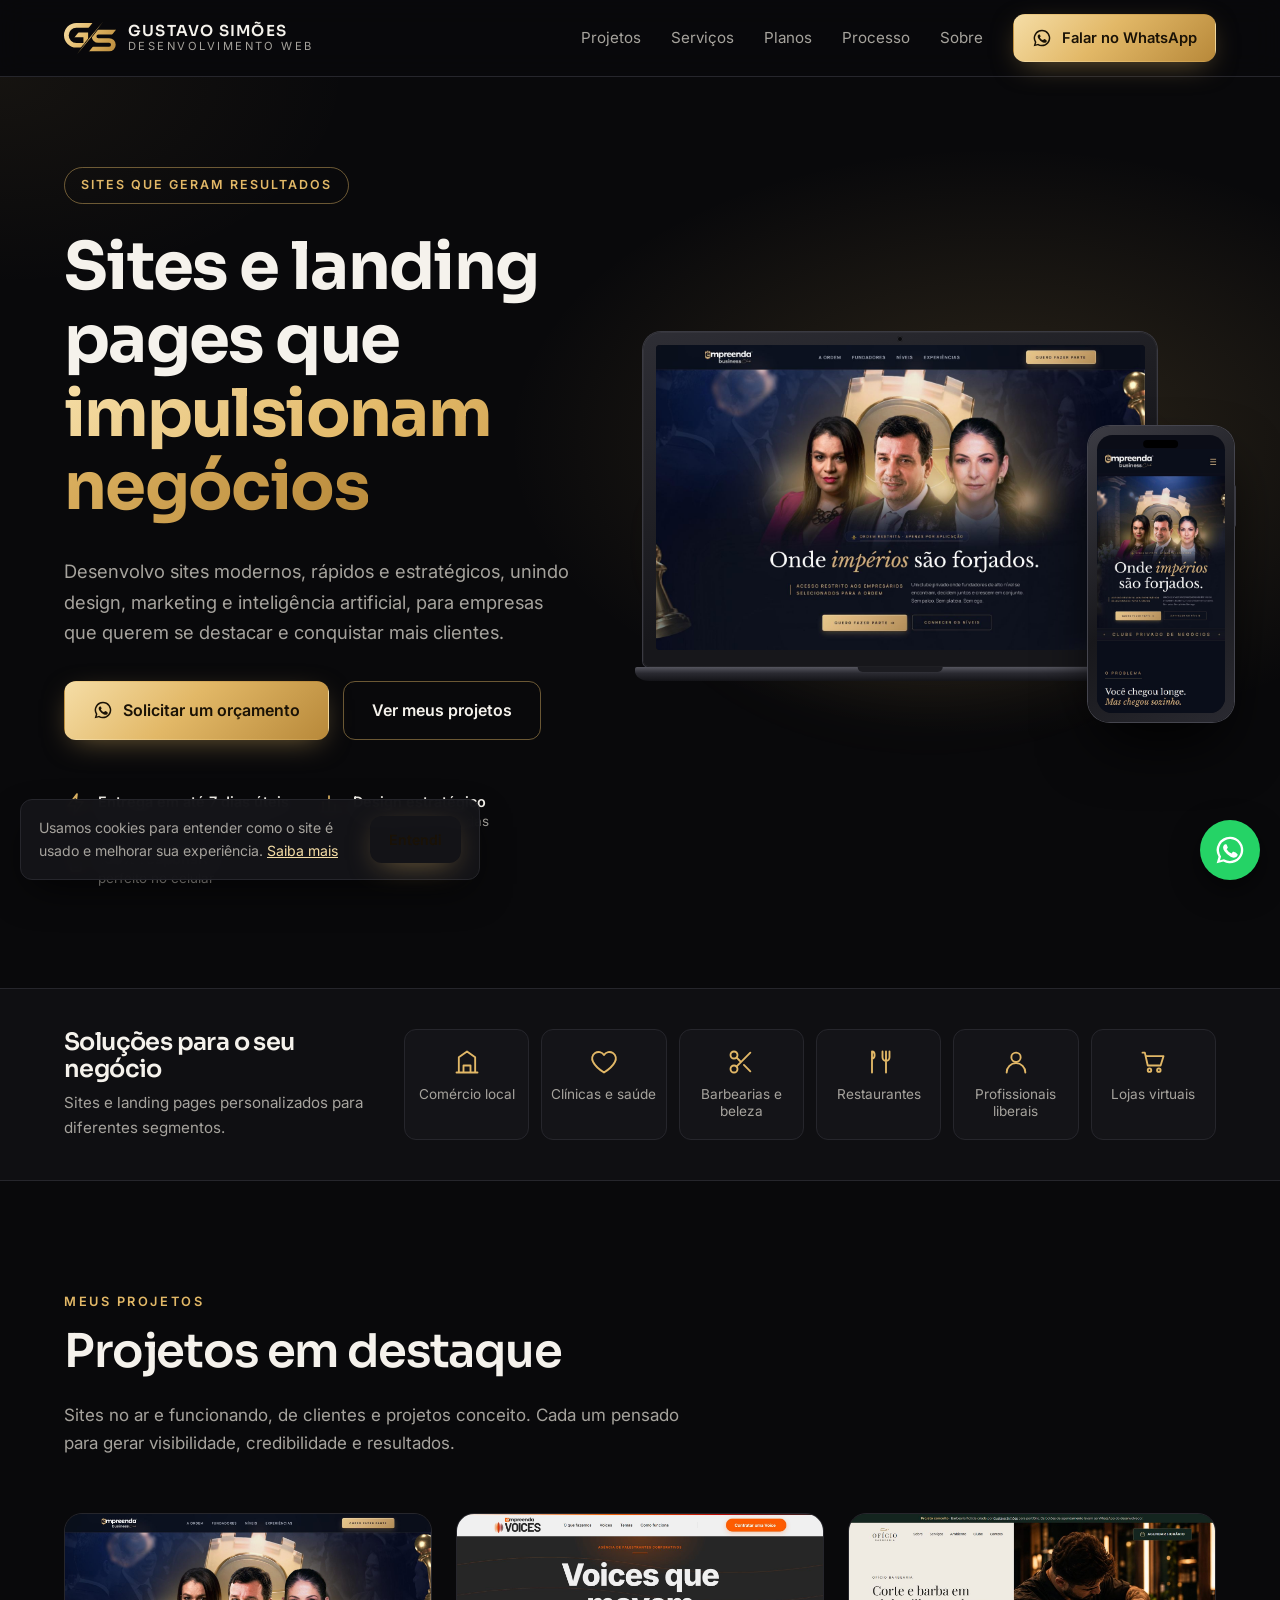
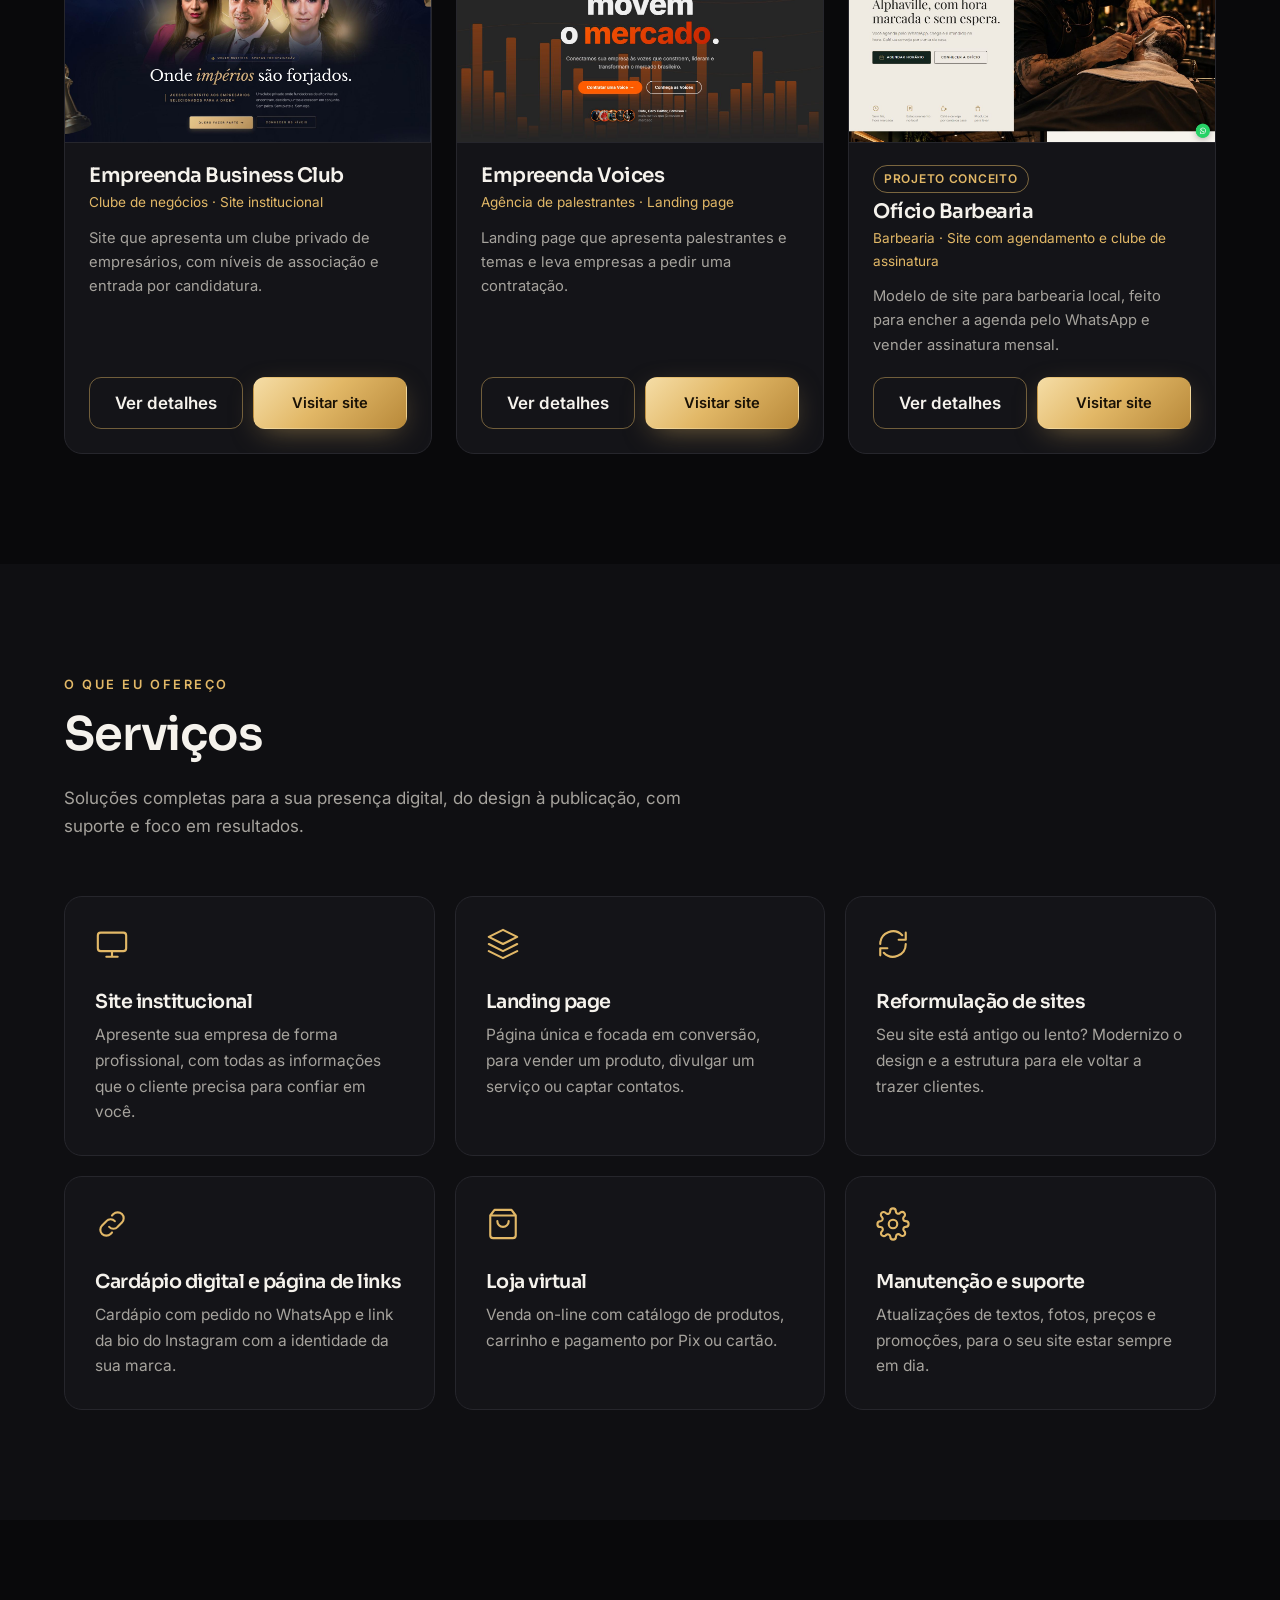
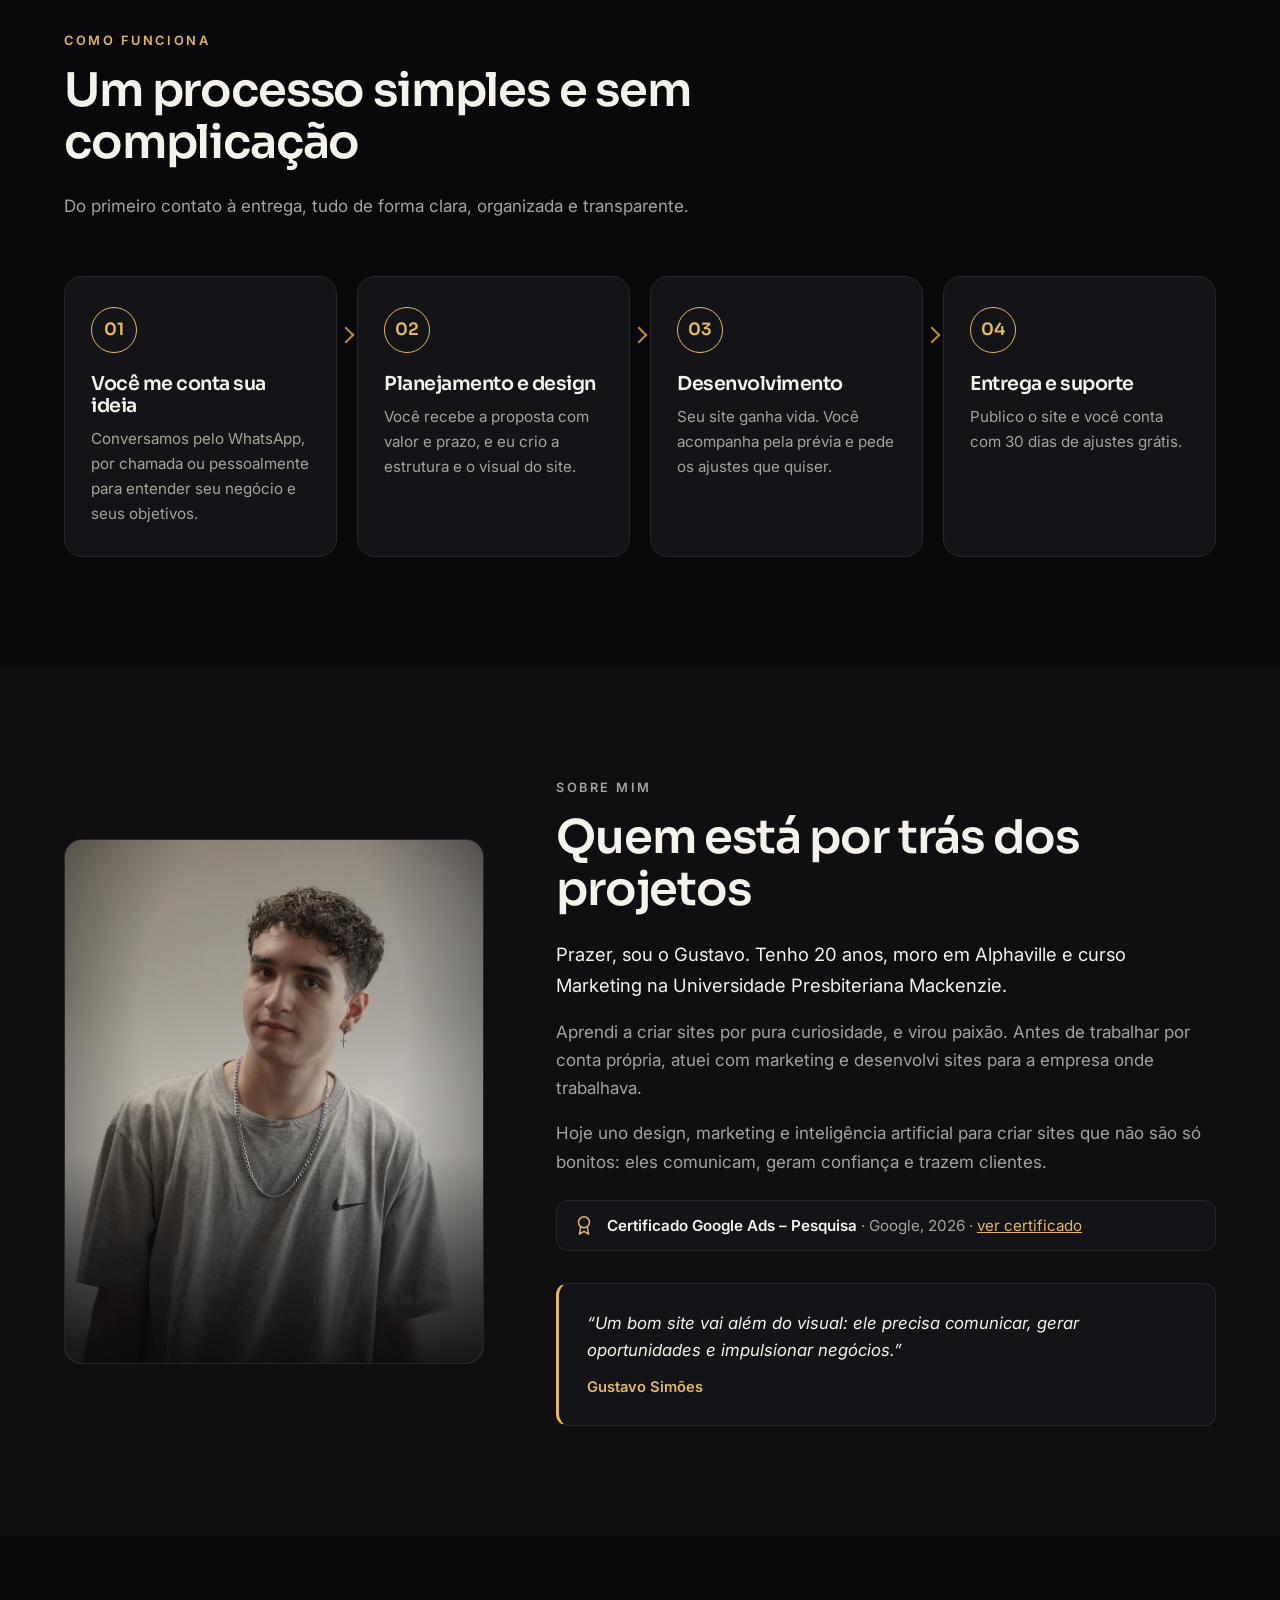
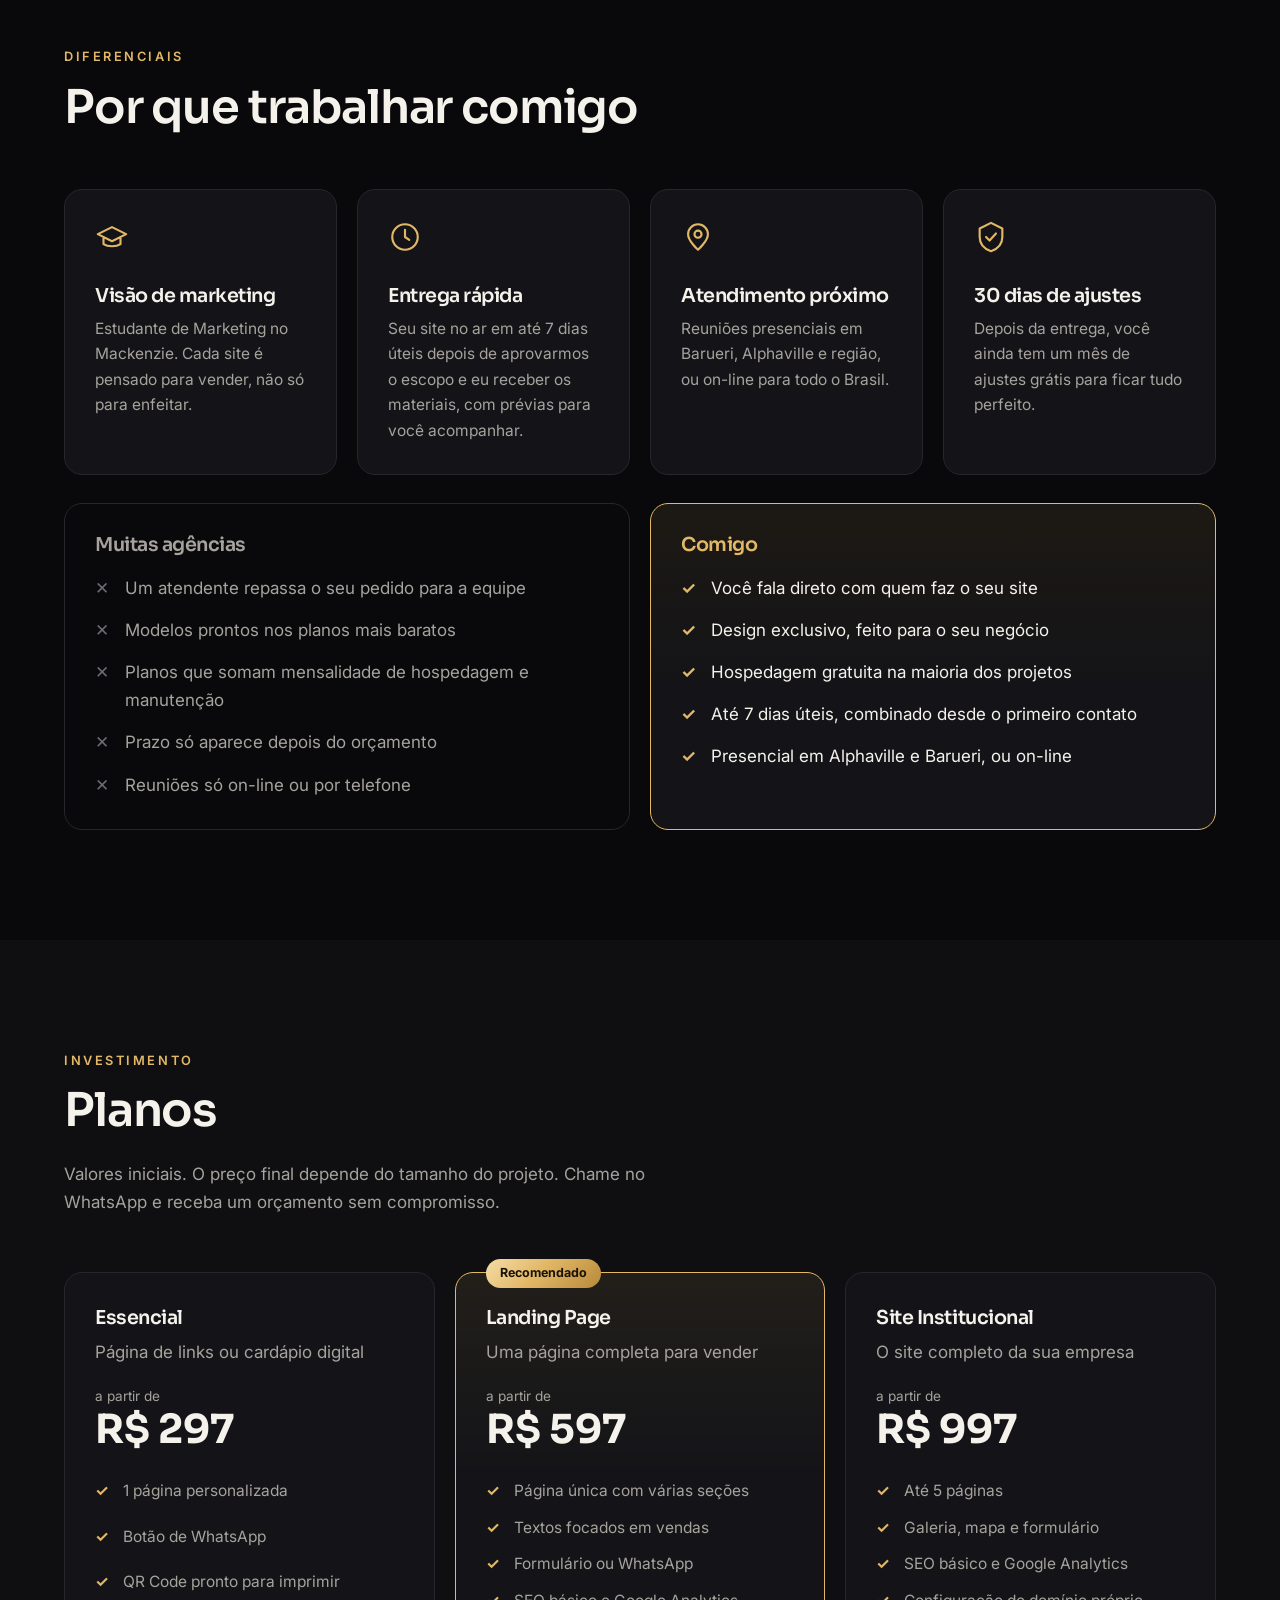
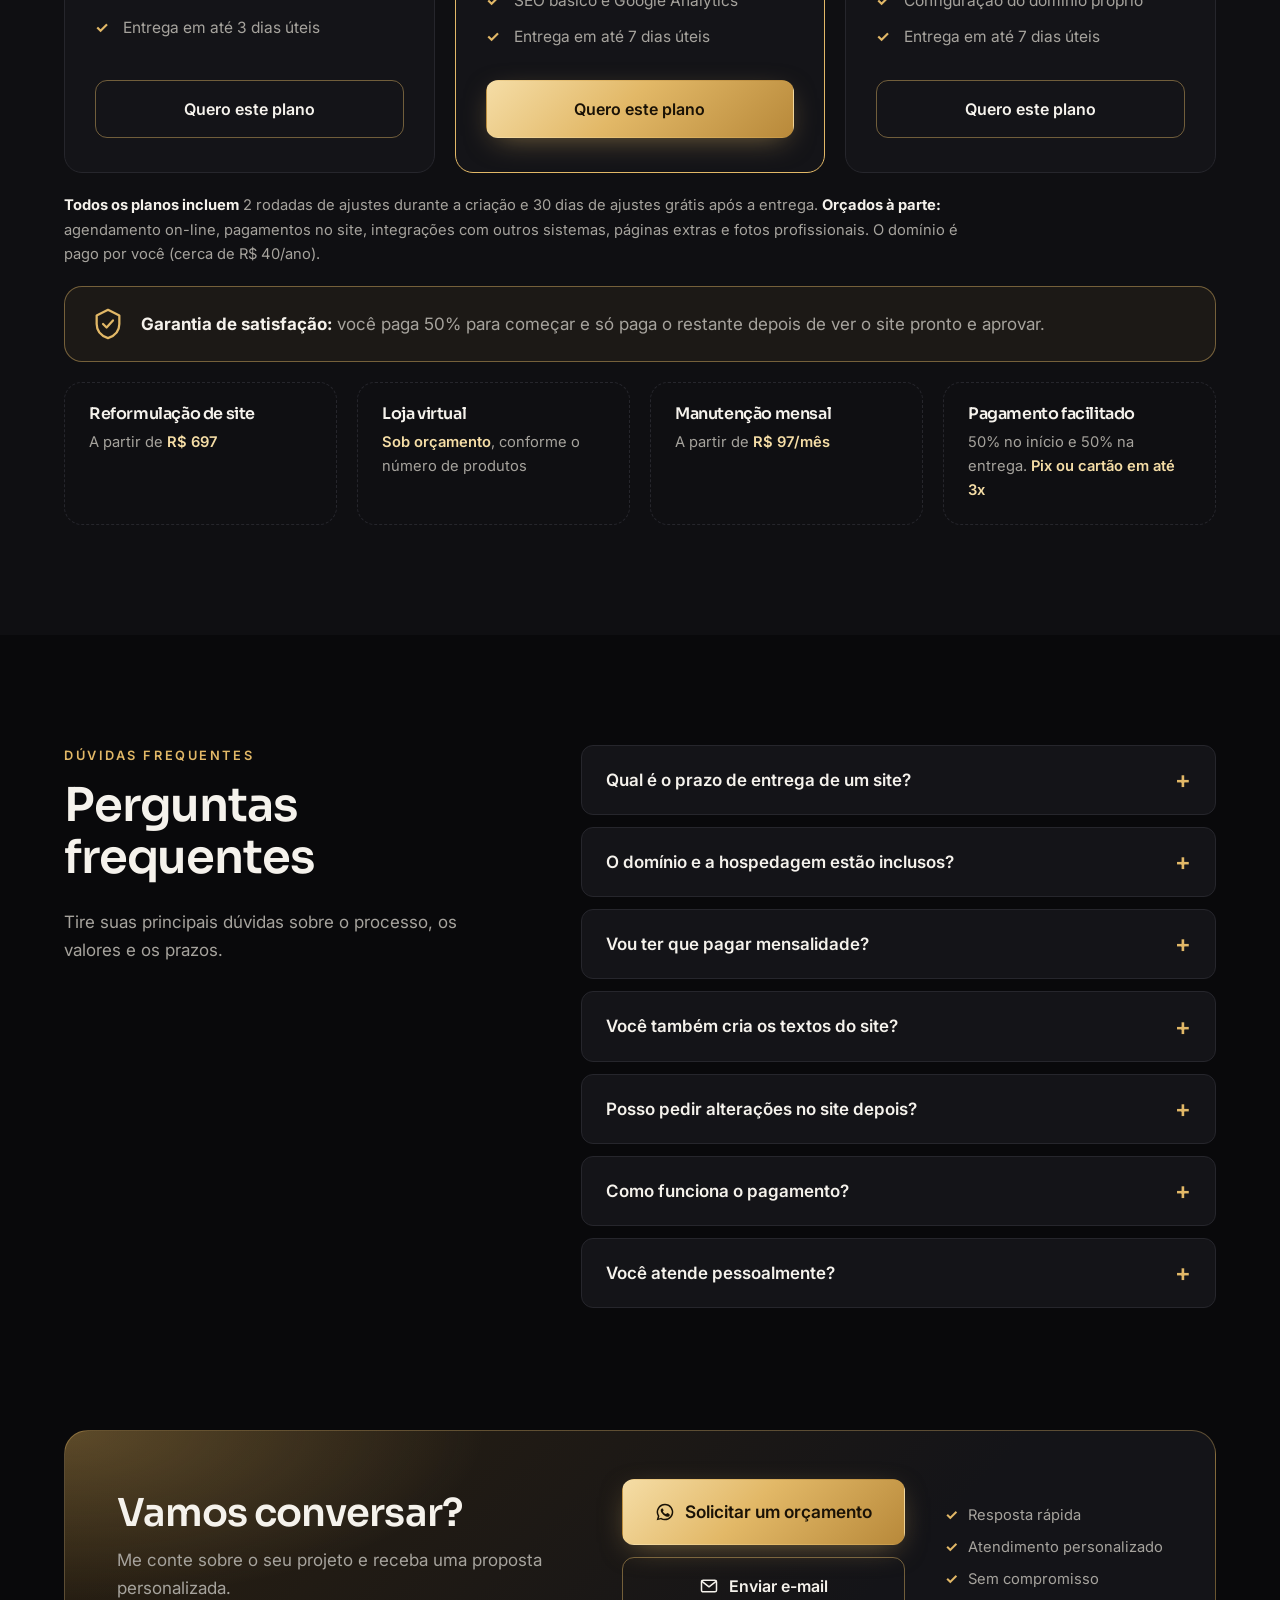
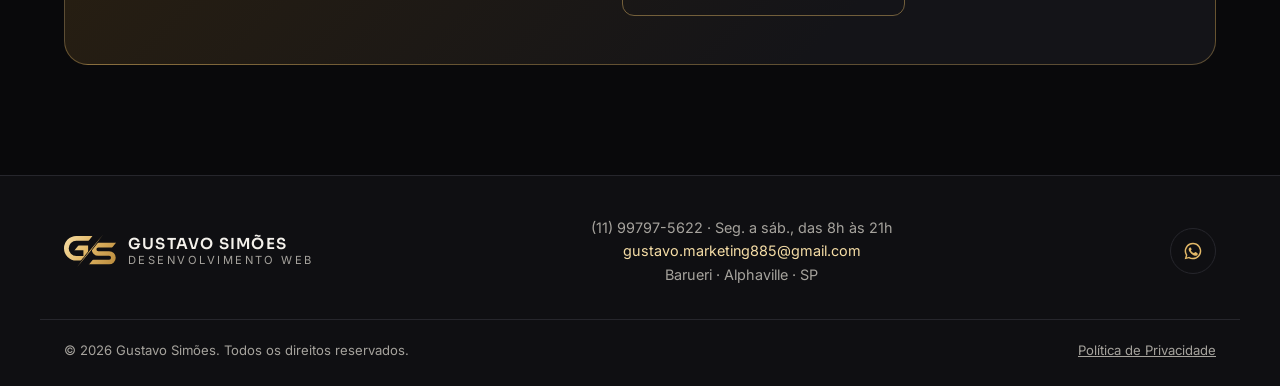
==== commit 080feb64: "Link de verificacao do certificado Google Ads Co-Authored-By: Claude Opus 5.5 <noreply@anthropic.com" ====
--- a/index.html
+++ b/index.html
@@ -410,11 +410,11 @@
           <p>Aprendi a criar sites por pura curiosidade, e virou paixão. Antes de trabalhar por conta própria, atuei com marketing e desenvolvi sites para a empresa onde trabalhava.</p>
           <p>Hoje uno design, marketing e inteligência artificial para criar sites que não são só bonitos: eles comunicam, geram confiança e trazem clientes.</p>
 
-          <!-- Certificações (Google Ads vale 1 ano: renovar em out/2027) -->
+          <!-- Certificações (Google Ads vence em 18/10/2027: renovar a prova e trocar o link) -->
           <ul class="credentials">
             <li>
               <svg viewBox="0 0 24 24" aria-hidden="true"><circle cx="12" cy="9" r="6"/><path d="M8.5 13.5L7 22l5-3 5 3-1.5-8.5"/></svg>
-              <span><strong>Certificado Google Ads – Pesquisa</strong> · Google, 2026</span>
+              <span><strong>Certificado Google Ads – Pesquisa</strong> · Google, 2026 · <a href="https://skillshop.credential.net/d7a712a5-812d-4582-bb71-c8c60c938b0b" target="_blank" rel="noopener">ver certificado</a></span>
             </li>
           </ul>
 
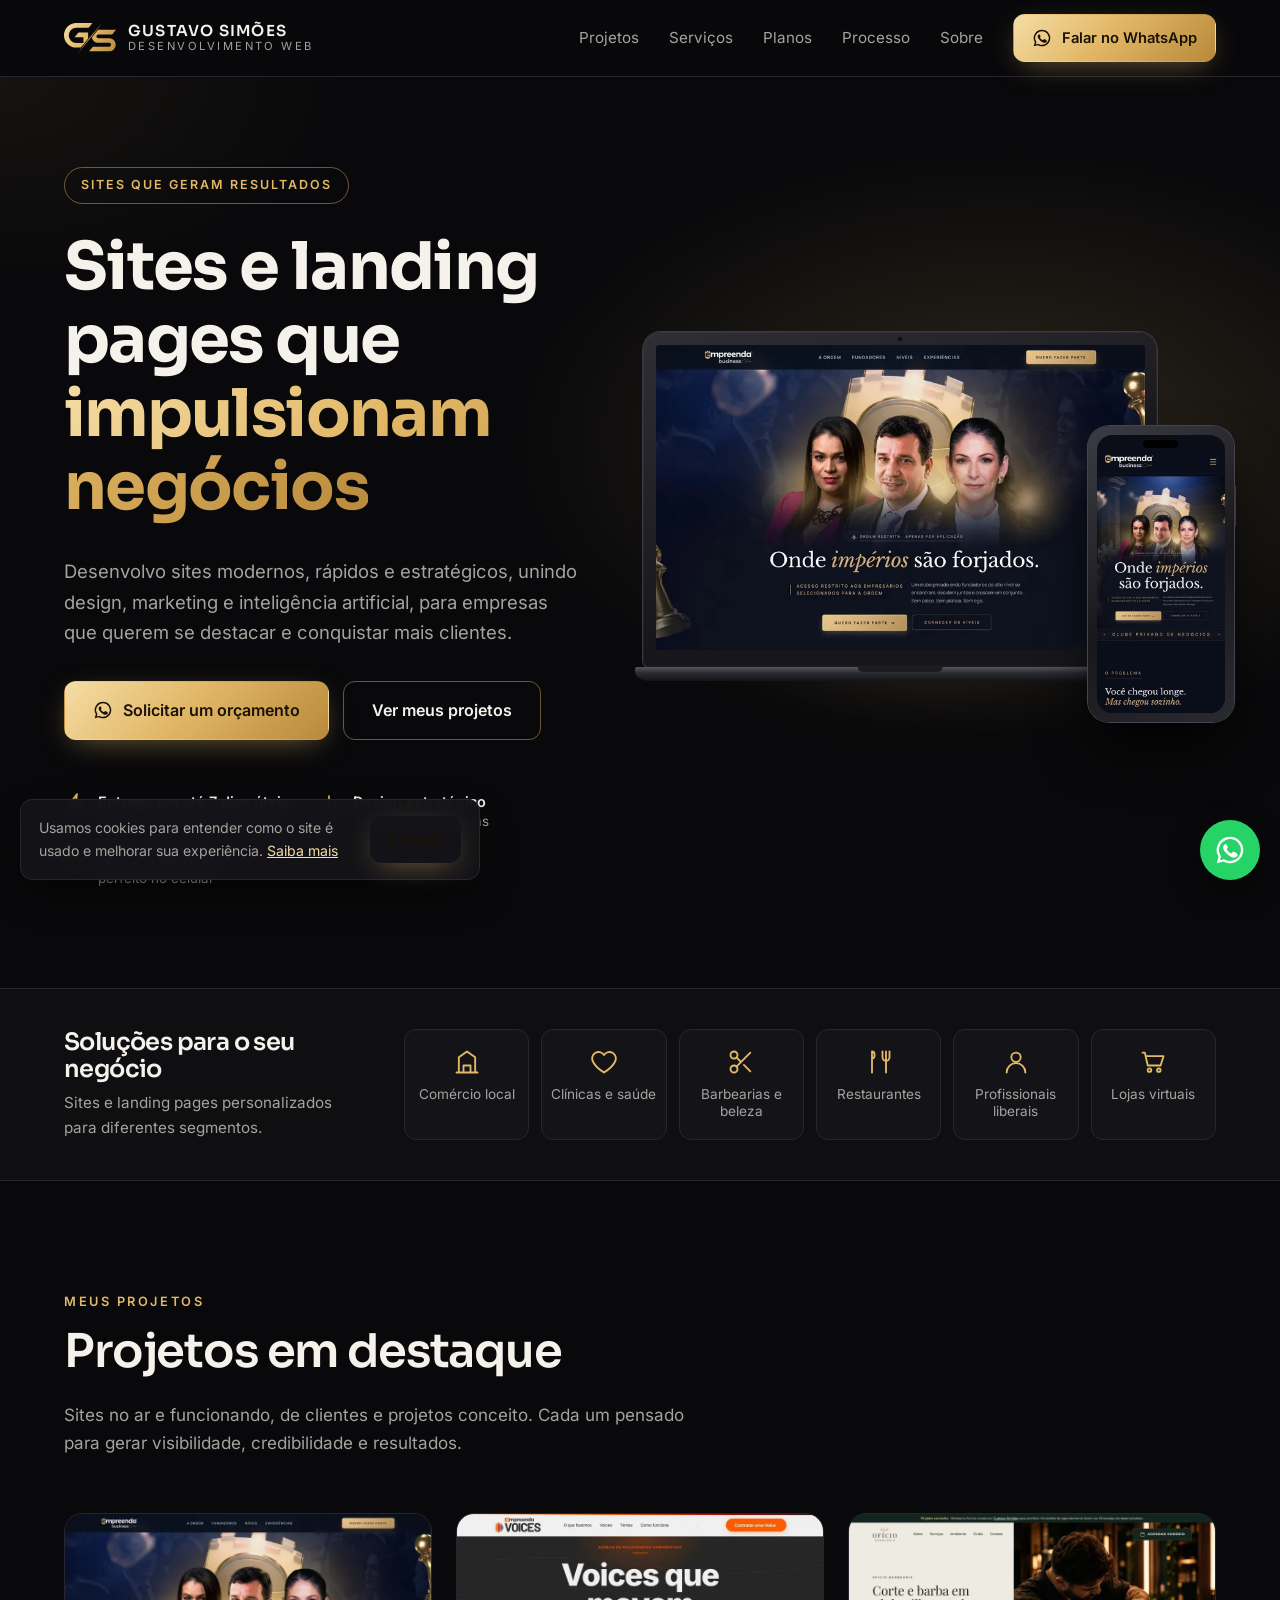
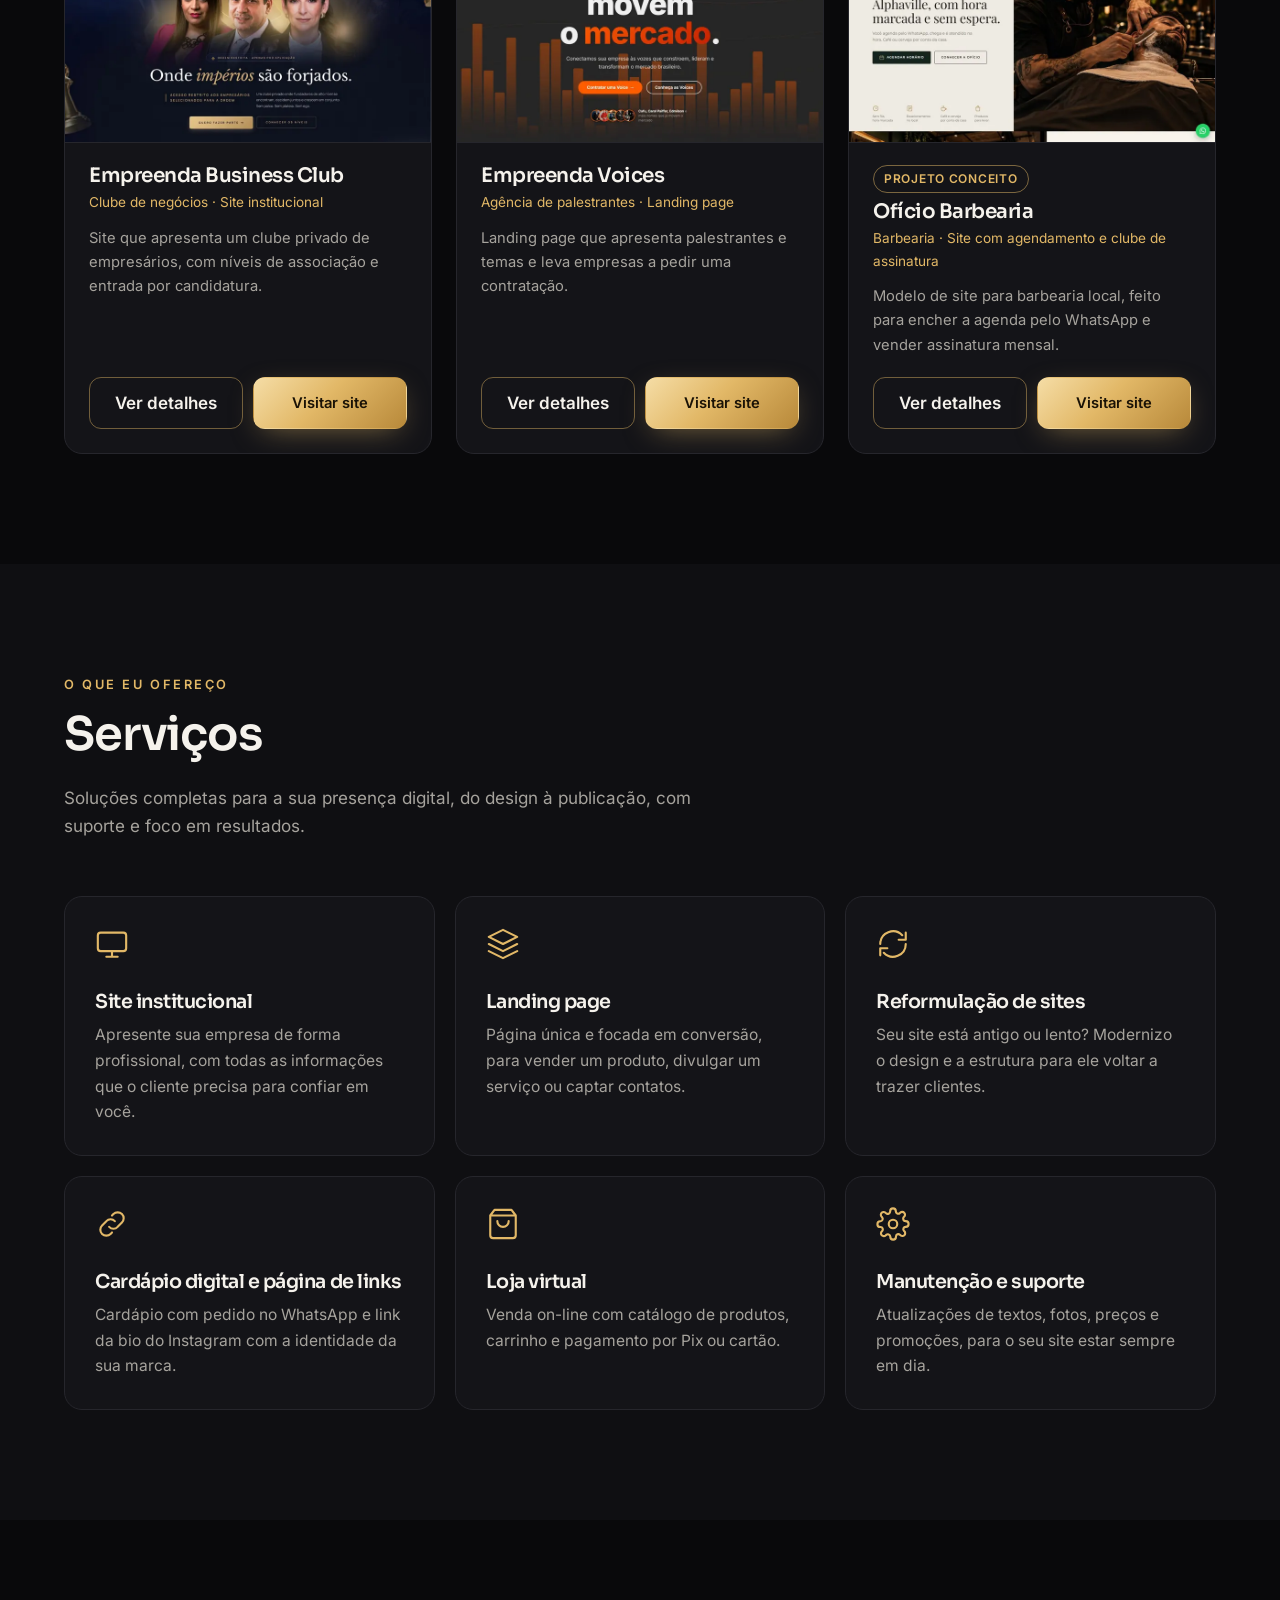
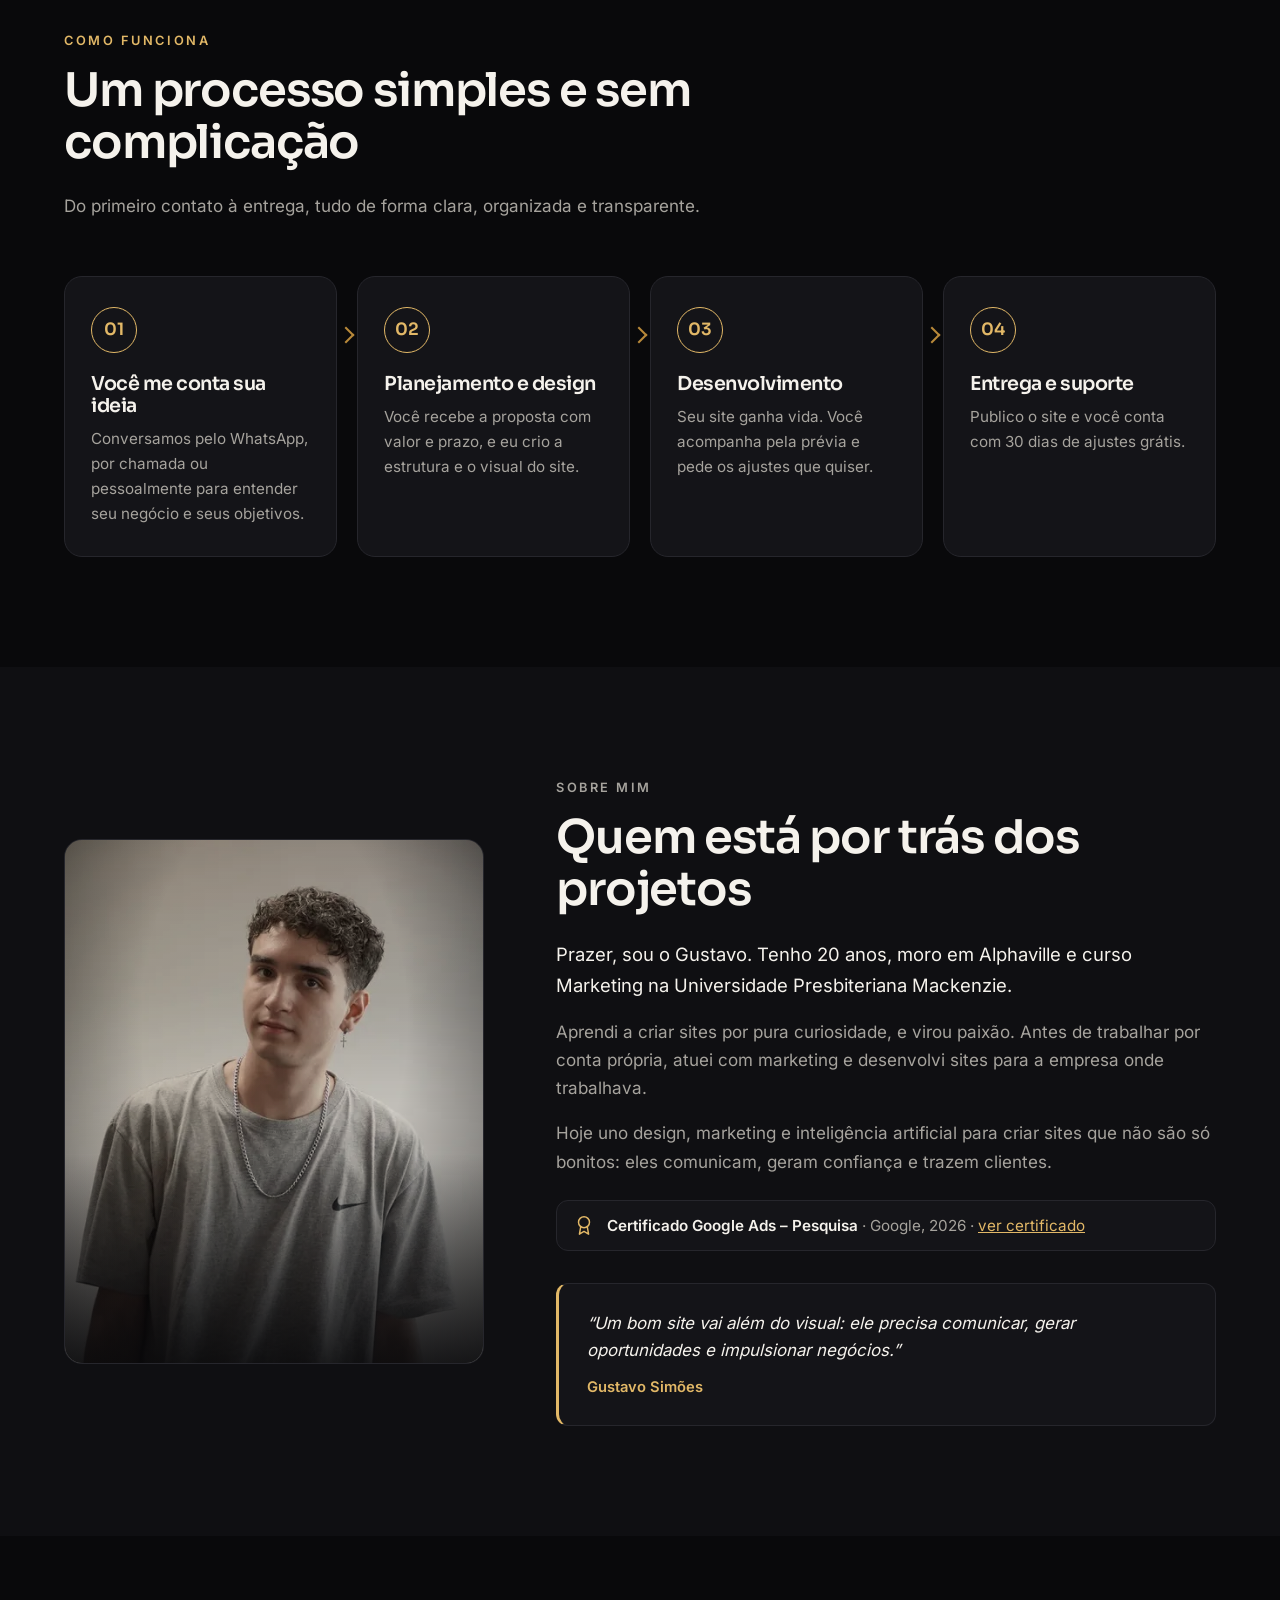
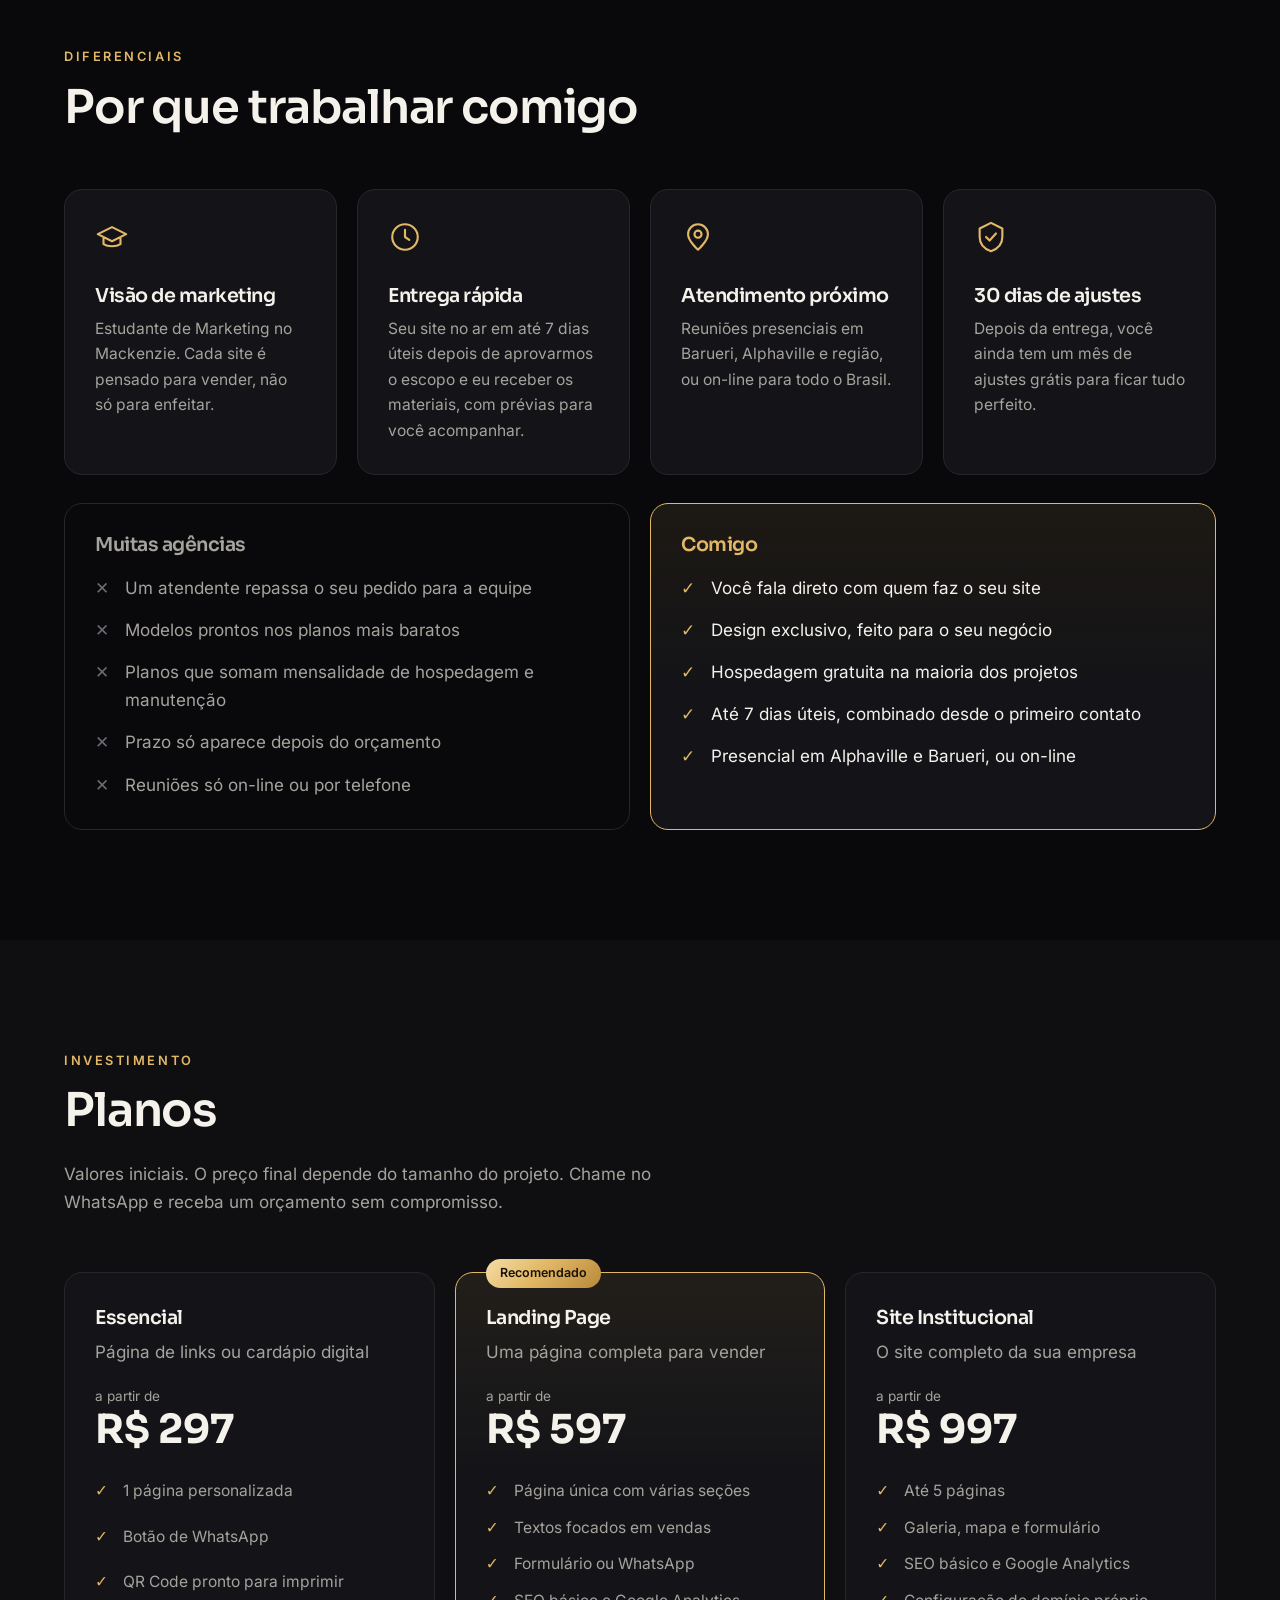
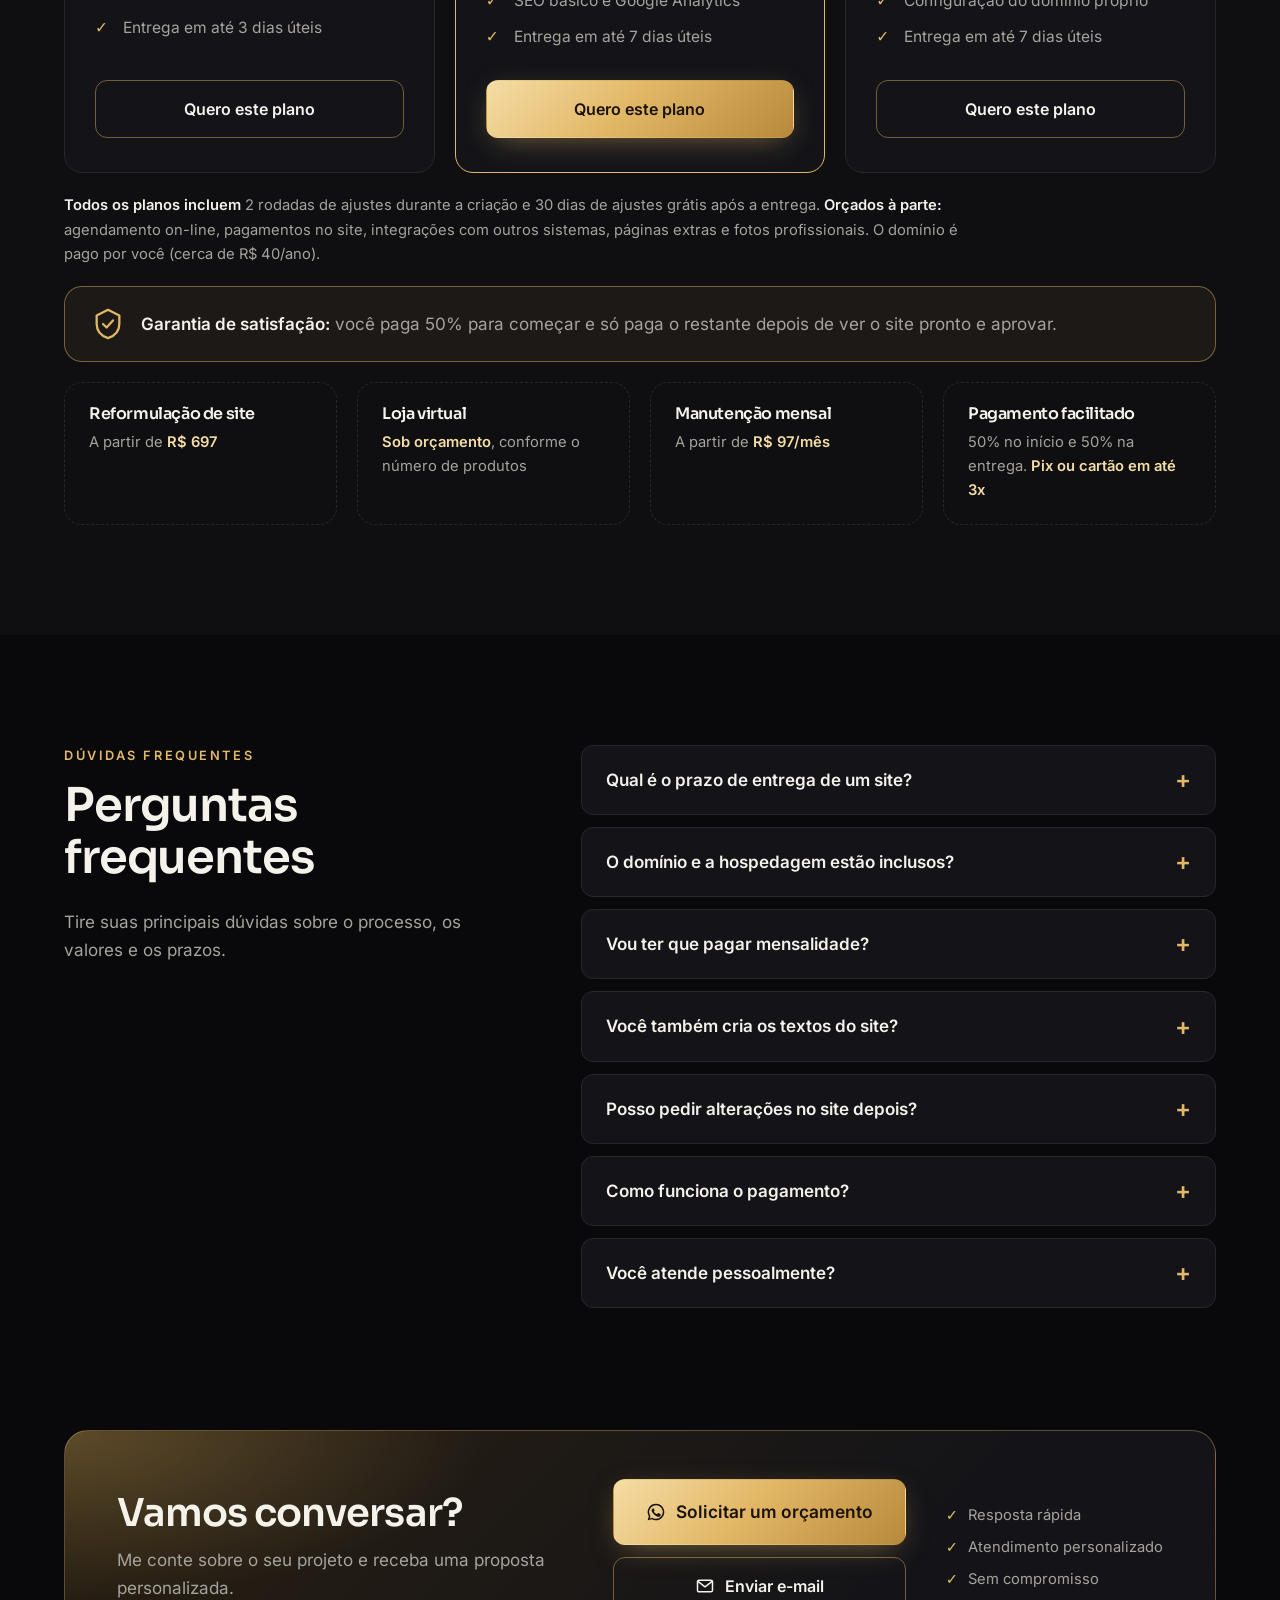
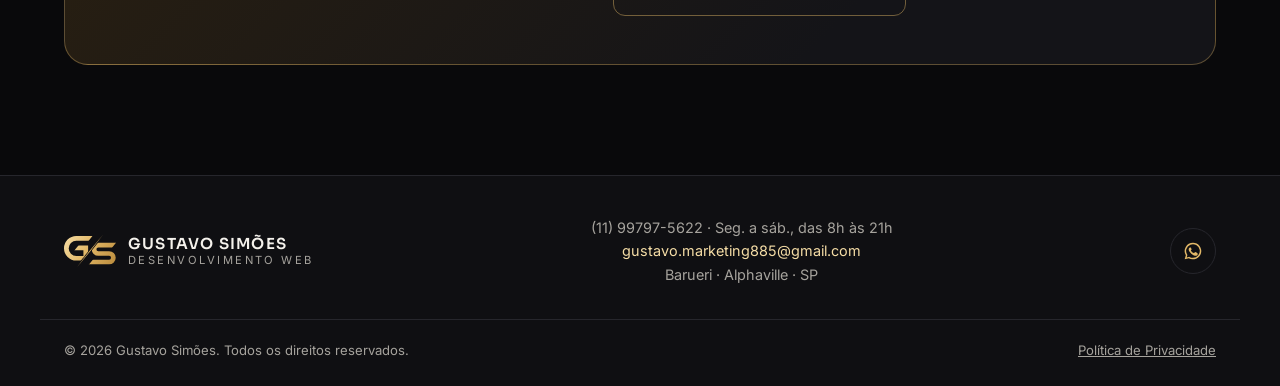
==== commit 8d8493bd: "Velocidade no celular: fontes locais, imagens WebP e rastreamento adiado - Inter e Sora servidas pel" ====
--- a/index.html
+++ b/index.html
@@ -1,16 +1,45 @@
 <!doctype html>
 <html lang="pt-BR">
 <head>
-  <!-- Google Analytics -->
-  <script async src="https://www.googletagmanager.com/gtag/js?id=G-TTS2W08FBN"></script>
+  <meta charset="utf-8">
+  <!-- Google Analytics + Pixel da Meta
+       As funções gtag() e fbq() já existem desde o início (os eventos ficam numa fila),
+       mas os arquivos do Google e da Meta só são baixados depois que a página aparece:
+       na primeira interação (rolar, tocar, mexer o mouse) ou após 3 segundos.
+       Assim o site abre mais rápido e nenhuma visita ou clique deixa de ser contado. -->
   <script>
     window.dataLayer = window.dataLayer || [];
     function gtag(){dataLayer.push(arguments);}
     gtag('js', new Date());
     gtag('config', 'G-TTS2W08FBN');
+
+    !function(f,n){if(f.fbq)return;n=f.fbq=function(){n.callMethod?
+    n.callMethod.apply(n,arguments):n.queue.push(arguments)};if(!f._fbq)f._fbq=n;
+    n.push=n;n.loaded=!0;n.version='2.0';n.queue=[]}(window);
+    fbq('init', '1174685928314866');
+    fbq('track', 'PageView');
+
+    (function () {
+      var carregado = false;
+      function carregarRastreamento() {
+        if (carregado) return;
+        carregado = true;
+        ['https://www.googletagmanager.com/gtag/js?id=G-TTS2W08FBN',
+         'https://connect.facebook.net/en_US/fbevents.js'].forEach(function (src) {
+          var s = document.createElement('script');
+          s.async = true;
+          s.src = src;
+          document.head.appendChild(s);
+        });
+      }
+      ['scroll', 'pointerdown', 'mousemove', 'keydown', 'touchstart'].forEach(function (ev) {
+        window.addEventListener(ev, carregarRastreamento, { once: true, passive: true });
+      });
+      window.addEventListener('load', function () { setTimeout(carregarRastreamento, 3000); });
+    })();
   </script>
-
-  <meta charset="utf-8">
+  <noscript><img height="1" width="1" style="display:none" alt="" src="https://www.facebook.com/tr?id=1174685928314866&ev=PageView&noscript=1"></noscript>
+
   <meta name="viewport" content="width=device-width, initial-scale=1">
   <title>Gustavo Simões | Criação de Sites e Landing Pages em Alphaville</title>
   <meta name="description" content="Sites e landing pages modernos, rápidos e estratégicos para empresas que querem conquistar mais clientes. Atendimento em Barueri, Alphaville e todo o Brasil. Entrega em até 7 dias úteis.">
@@ -62,9 +91,8 @@
     ]
   }
   </script>
-  <link rel="preconnect" href="https://fonts.googleapis.com">
-  <link rel="preconnect" href="https://fonts.gstatic.com" crossorigin>
-  <link href="https://fonts.googleapis.com/css2?family=Inter:wght@400;500;600&family=Sora:wght@500;600;700&display=swap" rel="stylesheet">
+  <link rel="preload" href="assets/fonts/sora-latin.woff2" as="font" type="font/woff2" crossorigin>
+  <link rel="preload" href="assets/fonts/inter-latin.woff2" as="font" type="font/woff2" crossorigin>
   <link rel="stylesheet" href="styles.css">
 </head>
 <body>
@@ -134,14 +162,14 @@
           <div class="laptop">
             <div class="laptop__lid">
               <div class="laptop__display">
-                <img src="assets/empreenda-business-club.jpg" alt="" width="1440" height="900">
+                <img src="assets/empreenda-business-club.webp" srcset="assets/empreenda-business-club-800.webp 800w, assets/empreenda-business-club.webp 1440w" sizes="(max-width: 900px) 100vw, 720px" alt="" width="1440" height="900">
               </div>
             </div>
             <div class="laptop__base"></div>
           </div>
           <div class="phone">
             <div class="phone__screen">
-              <img src="assets/ebc-mobile.jpg" alt="" width="750" height="1548">
+              <img src="assets/ebc-mobile-400.webp" srcset="assets/ebc-mobile-400.webp 400w, assets/ebc-mobile.webp 750w" sizes="(max-width: 900px) 24vw, 180px" alt="" width="750" height="1548">
             </div>
           </div>
         </div>
@@ -178,7 +206,7 @@
         <div class="projects">
           <article class="project reveal">
             <a class="project__image" href="https://www.empreendabusinessclub.com/" target="_blank" rel="noopener" aria-label="Visitar o site Empreenda Business Club">
-              <img src="assets/empreenda-business-club.jpg" alt="Página inicial do site Empreenda Business Club" width="1440" height="900" loading="lazy">
+              <img src="assets/empreenda-business-club.webp" srcset="assets/empreenda-business-club-800.webp 800w, assets/empreenda-business-club.webp 1440w" sizes="(max-width: 900px) 100vw, 720px" alt="Página inicial do site Empreenda Business Club" width="1440" height="900" loading="lazy">
             </a>
             <div class="project__info">
               <h3>Empreenda Business Club</h3>
@@ -193,7 +221,7 @@
 
           <article class="project reveal">
             <a class="project__image" href="https://empreenda-voice.vercel.app/" target="_blank" rel="noopener" aria-label="Visitar o site Empreenda Voices">
-              <img src="assets/empreenda-voices.jpg" alt="Página inicial do site Empreenda Voices" width="1440" height="900" loading="lazy">
+              <img src="assets/empreenda-voices.webp" srcset="assets/empreenda-voices-800.webp 800w, assets/empreenda-voices.webp 1440w" sizes="(max-width: 900px) 100vw, 720px" alt="Página inicial do site Empreenda Voices" width="1440" height="900" loading="lazy">
             </a>
             <div class="project__info">
               <h3>Empreenda Voices</h3>
@@ -208,7 +236,7 @@
 
           <article class="project reveal">
             <a class="project__image" href="https://oficio-barbearia.scratch-2026-10-11-b272f1.workers.dev/" target="_blank" rel="noopener" aria-label="Visitar o site da Ofício Barbearia">
-              <img src="assets/oficio-barbearia.jpg" alt="Página inicial do site da Ofício Barbearia, projeto conceito" width="1440" height="900" loading="lazy">
+              <img src="assets/oficio-barbearia.webp" srcset="assets/oficio-barbearia-800.webp 800w, assets/oficio-barbearia.webp 1440w" sizes="(max-width: 900px) 100vw, 720px" alt="Página inicial do site da Ofício Barbearia, projeto conceito" width="1440" height="900" loading="lazy">
             </a>
             <div class="project__info">
               <span class="project__badge">Projeto conceito</span>
@@ -229,7 +257,7 @@
             <button type="button" class="case__close" aria-label="Fechar">&times;</button>
             <p class="eyebrow">Clube de negócios · Site institucional</p>
             <h3 id="caso-ebc-titulo">Empreenda Business Club</h3>
-            <img src="assets/empreenda-business-club.jpg" alt="Topo do site Empreenda Business Club" width="1440" height="900" loading="lazy">
+            <img src="assets/empreenda-business-club.webp" srcset="assets/empreenda-business-club-800.webp 800w, assets/empreenda-business-club.webp 1440w" sizes="(max-width: 900px) 100vw, 720px" alt="Topo do site Empreenda Business Club" width="1440" height="900" loading="lazy">
             <div class="case__grid">
               <div>
                 <h4>O desafio</h4>
@@ -247,7 +275,7 @@
                 </ul>
               </div>
             </div>
-            <img src="assets/empreenda-business-club-2.jpg" alt="Seção dos três níveis de associação do Empreenda Business Club" width="1440" height="900" loading="lazy">
+            <img src="assets/empreenda-business-club-2.webp" srcset="assets/empreenda-business-club-2-800.webp 800w, assets/empreenda-business-club-2.webp 1440w" sizes="(max-width: 900px) 100vw, 720px" alt="Seção dos três níveis de associação do Empreenda Business Club" width="1440" height="900" loading="lazy">
             <div class="case__actions">
               <a class="btn btn--gold" href="https://www.empreendabusinessclub.com/" target="_blank" rel="noopener">Visitar site</a>
               <a class="btn btn--outline js-whats" href="#" data-projeto="Empreenda Business Club">Quero um site assim</a>
@@ -260,7 +288,7 @@
             <button type="button" class="case__close" aria-label="Fechar">&times;</button>
             <p class="eyebrow">Agência de palestrantes · Landing page</p>
             <h3 id="caso-voices-titulo">Empreenda Voices</h3>
-            <img src="assets/empreenda-voices.jpg" alt="Topo do site Empreenda Voices" width="1440" height="900" loading="lazy">
+            <img src="assets/empreenda-voices.webp" srcset="assets/empreenda-voices-800.webp 800w, assets/empreenda-voices.webp 1440w" sizes="(max-width: 900px) 100vw, 720px" alt="Topo do site Empreenda Voices" width="1440" height="900" loading="lazy">
             <div class="case__grid">
               <div>
                 <h4>O desafio</h4>
@@ -290,7 +318,7 @@
             <button type="button" class="case__close" aria-label="Fechar">&times;</button>
             <p class="eyebrow">Projeto conceito · Barbearia</p>
             <h3 id="caso-oficio-titulo">Ofício Barbearia</h3>
-            <img src="assets/oficio-barbearia.jpg" alt="Topo do site da Ofício Barbearia" width="1440" height="900" loading="lazy">
+            <img src="assets/oficio-barbearia.webp" srcset="assets/oficio-barbearia-800.webp 800w, assets/oficio-barbearia.webp 1440w" sizes="(max-width: 900px) 100vw, 720px" alt="Topo do site da Ofício Barbearia" width="1440" height="900" loading="lazy">
             <div class="case__grid">
               <div>
                 <h4>O desafio</h4>
@@ -308,7 +336,7 @@
                 </ul>
               </div>
             </div>
-            <img src="assets/oficio-barbearia-2.jpg" alt="Seção do clube de assinatura da Ofício Barbearia" width="1440" height="900" loading="lazy">
+            <img src="assets/oficio-barbearia-2.webp" srcset="assets/oficio-barbearia-2-800.webp 800w, assets/oficio-barbearia-2.webp 1440w" sizes="(max-width: 900px) 100vw, 720px" alt="Seção do clube de assinatura da Ofício Barbearia" width="1440" height="900" loading="lazy">
             <div class="case__actions">
               <a class="btn btn--gold" href="https://oficio-barbearia.scratch-2026-10-11-b272f1.workers.dev/" target="_blank" rel="noopener">Visitar site</a>
               <a class="btn btn--outline js-whats" href="#" data-projeto="Ofício Barbearia">Quero um site assim</a>
@@ -400,7 +428,7 @@
     <section class="section section--alt" id="sobre">
       <div class="container about">
         <div class="about__photo reveal">
-          <img src="assets/gustavo.jpg" alt="Foto de Gustavo Simões" width="853" height="1066" loading="lazy">
+          <img src="assets/gustavo-480.webp" srcset="assets/gustavo-480.webp 480w, assets/gustavo.webp 853w" sizes="(max-width: 900px) 90vw, 420px" alt="Foto de Gustavo Simões" width="853" height="1066" loading="lazy">
         </div>
 
         <div class="about__content reveal">
--- a/styles.css
+++ b/styles.css
@@ -3,6 +3,42 @@
    Cores, fontes e medidas ficam nas variáveis abaixo:
    mude aqui e o site inteiro acompanha.
    ========================================================= */
+
+/* Fontes servidas pelo próprio site (mais rápido que buscar no Google Fonts).
+   Arquivos "variáveis": um arquivo só cobre todos os pesos. */
+@font-face {
+  font-family: "Inter";
+  font-style: normal;
+  font-weight: 400 600;
+  font-display: swap;
+  src: url("assets/fonts/inter-latin.woff2") format("woff2");
+}
+@font-face {
+  font-family: "Sora";
+  font-style: normal;
+  font-weight: 500 700;
+  font-display: swap;
+  src: url("assets/fonts/sora-latin.woff2") format("woff2");
+}
+/* Fontes reserva com o mesmo tamanho da Inter e da Sora: enquanto as fontes
+   carregam, o texto já aparece no lugar certo e a página não "pula" */
+@font-face {
+  font-family: "Inter Fallback";
+  src: local("Arial"), local("ArialMT");
+  ascent-override: 90.4365%;
+  descent-override: 22.518%;
+  line-gap-override: 0%;
+  size-adjust: 107.1194%;
+}
+@font-face {
+  font-family: "Sora Fallback";
+  src: local("Arial"), local("ArialMT");
+  ascent-override: 85.2913%;
+  descent-override: 25.4995%;
+  line-gap-override: 0%;
+  size-adjust: 113.7279%;
+}
+
 :root {
   --bg: #09090B;
   --bg-alt: #0F0F12;
@@ -22,8 +58,8 @@
   --radius: 18px;
   --radius-sm: 12px;
   --container: 1200px;
-  --font-body: "Inter", system-ui, -apple-system, "Segoe UI", sans-serif;
-  --font-title: "Sora", var(--font-body);
+  --font-body: "Inter", "Inter Fallback", system-ui, -apple-system, "Segoe UI", sans-serif;
+  --font-title: "Sora", "Sora Fallback", var(--font-body);
 }
 
 *, *::before, *::after { box-sizing: border-box; }
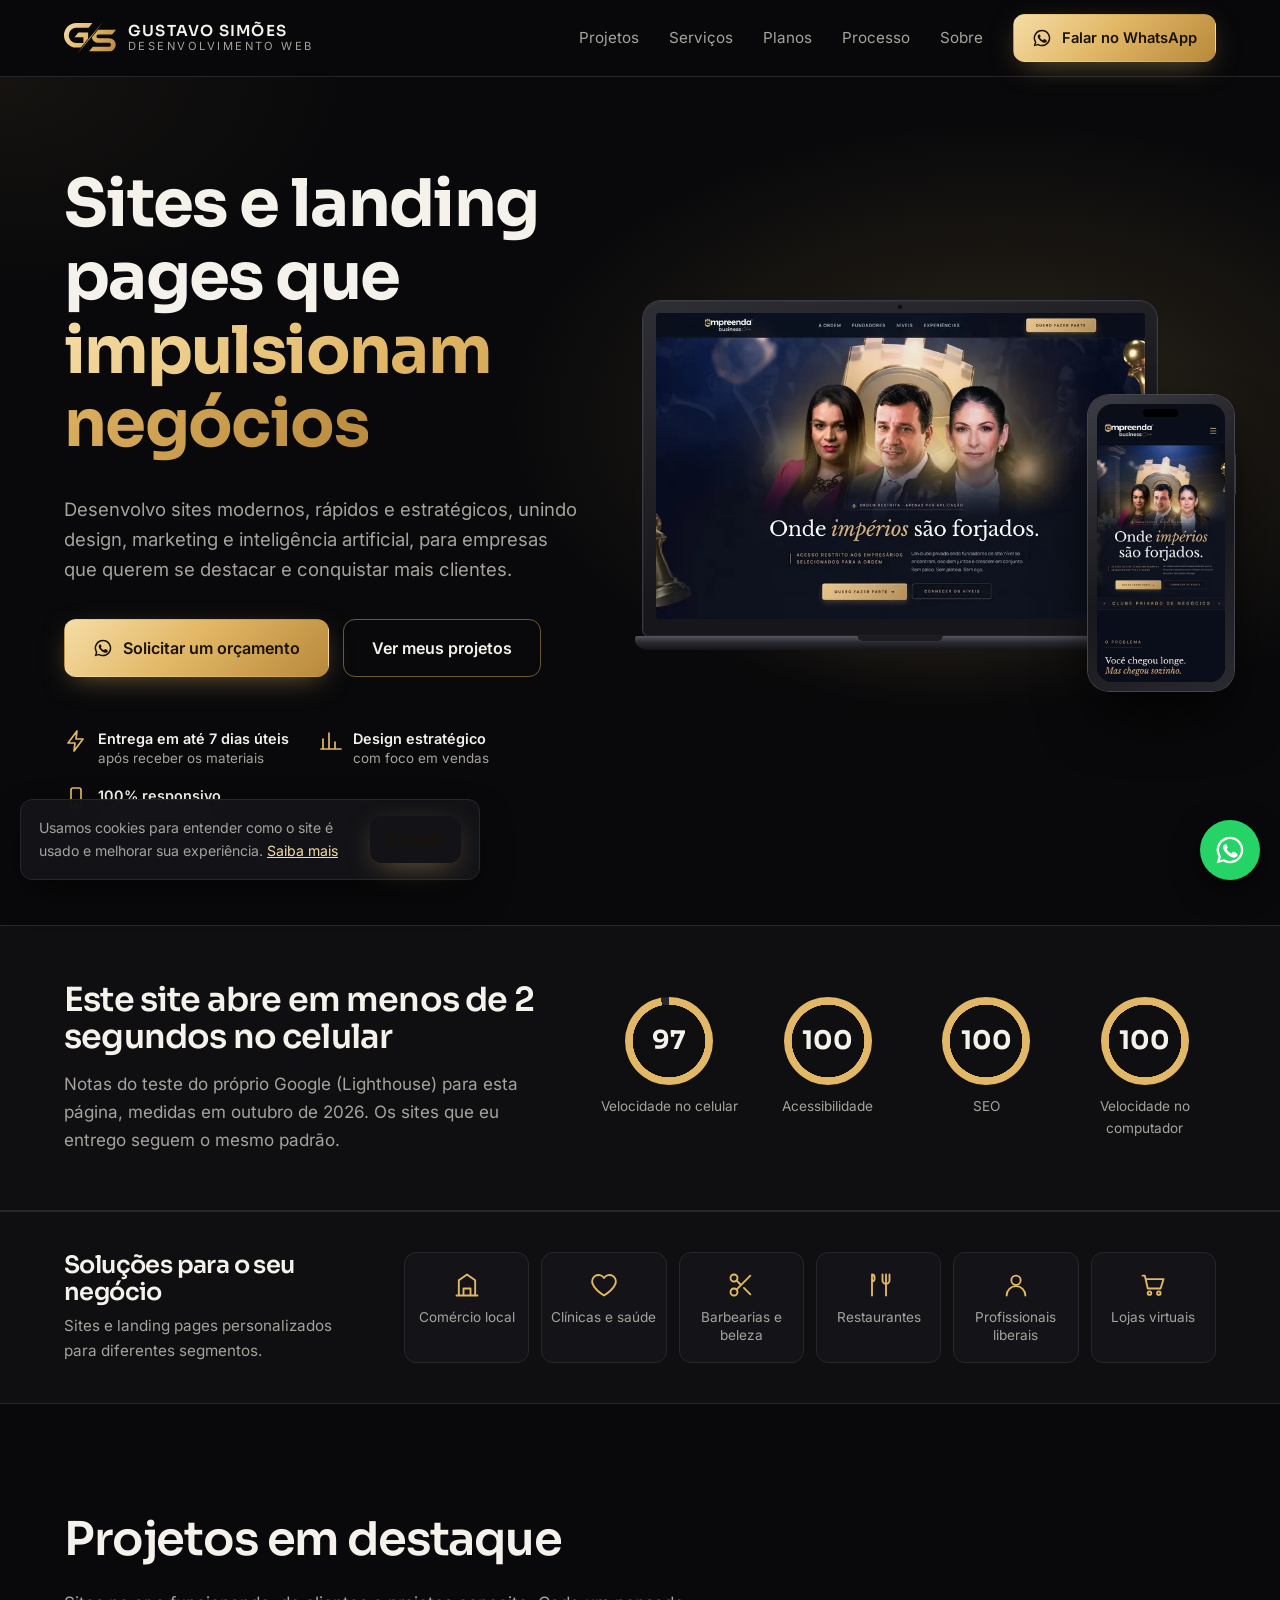
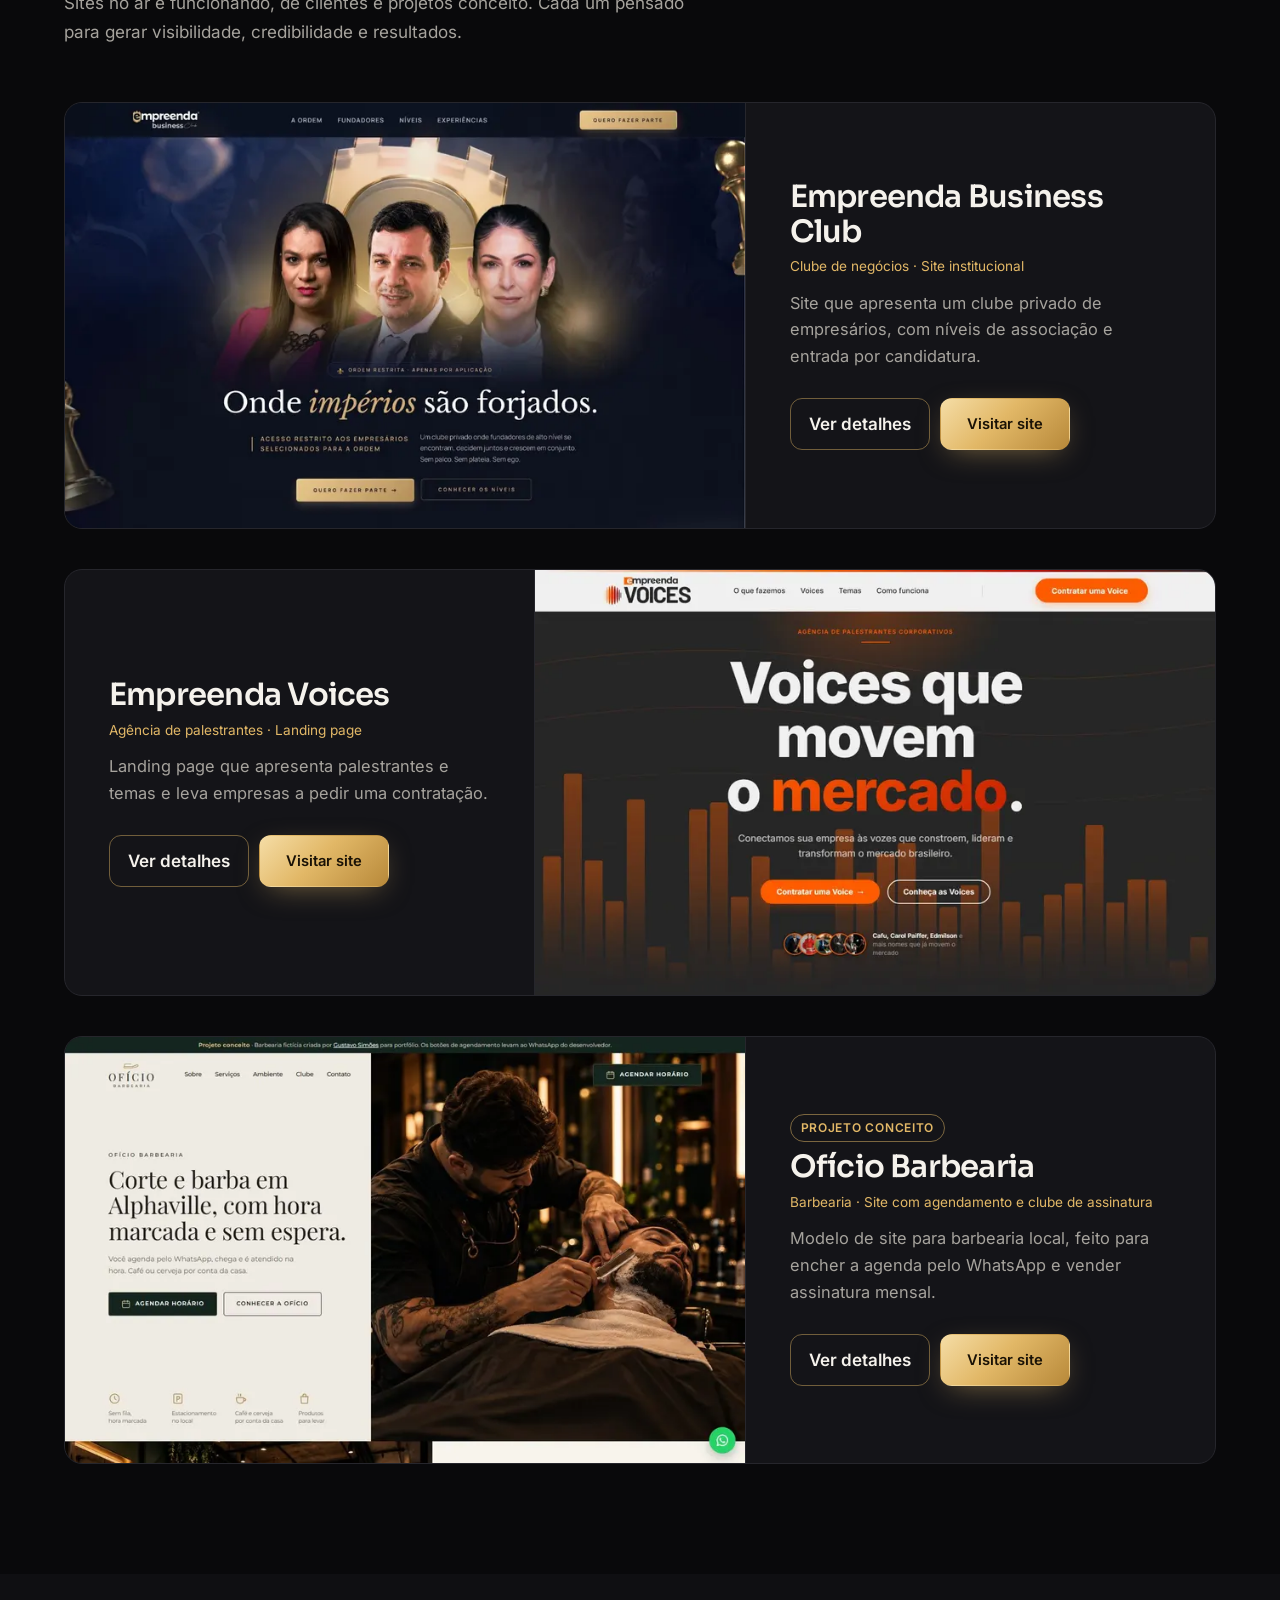
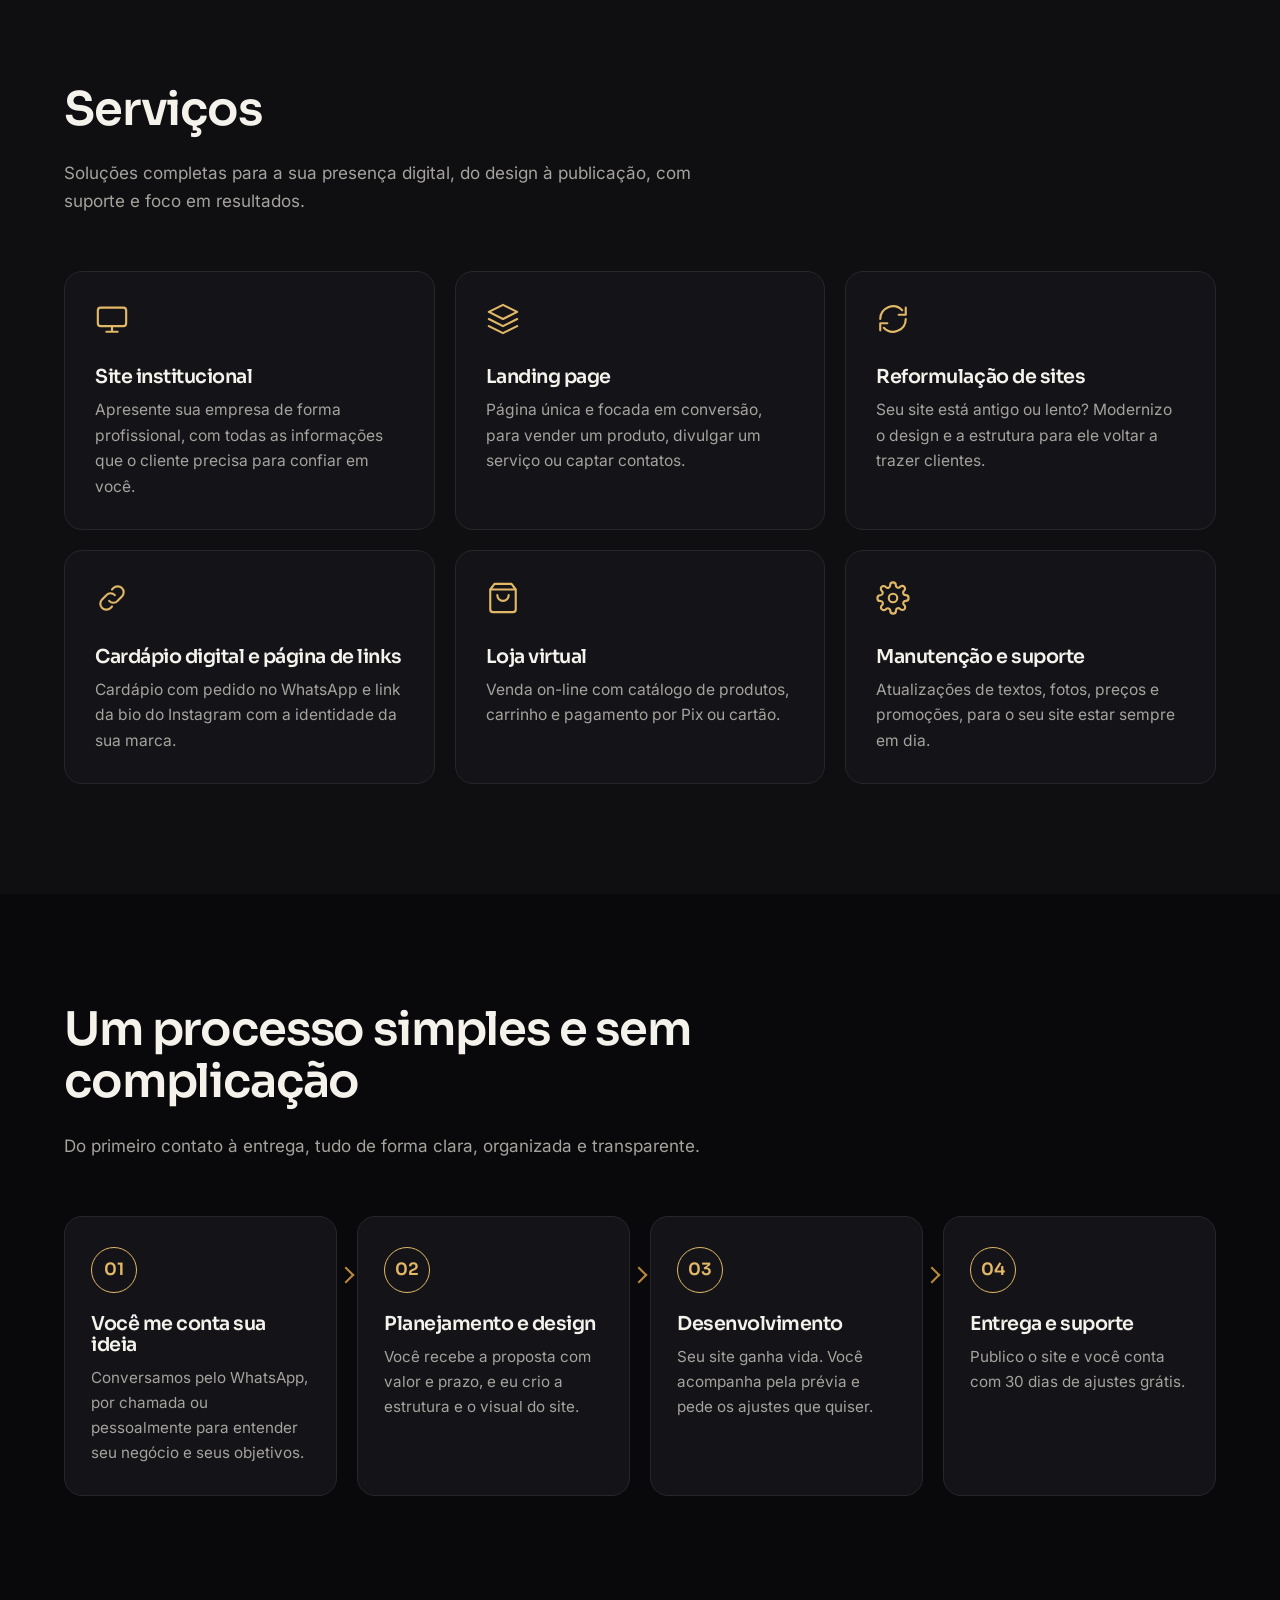
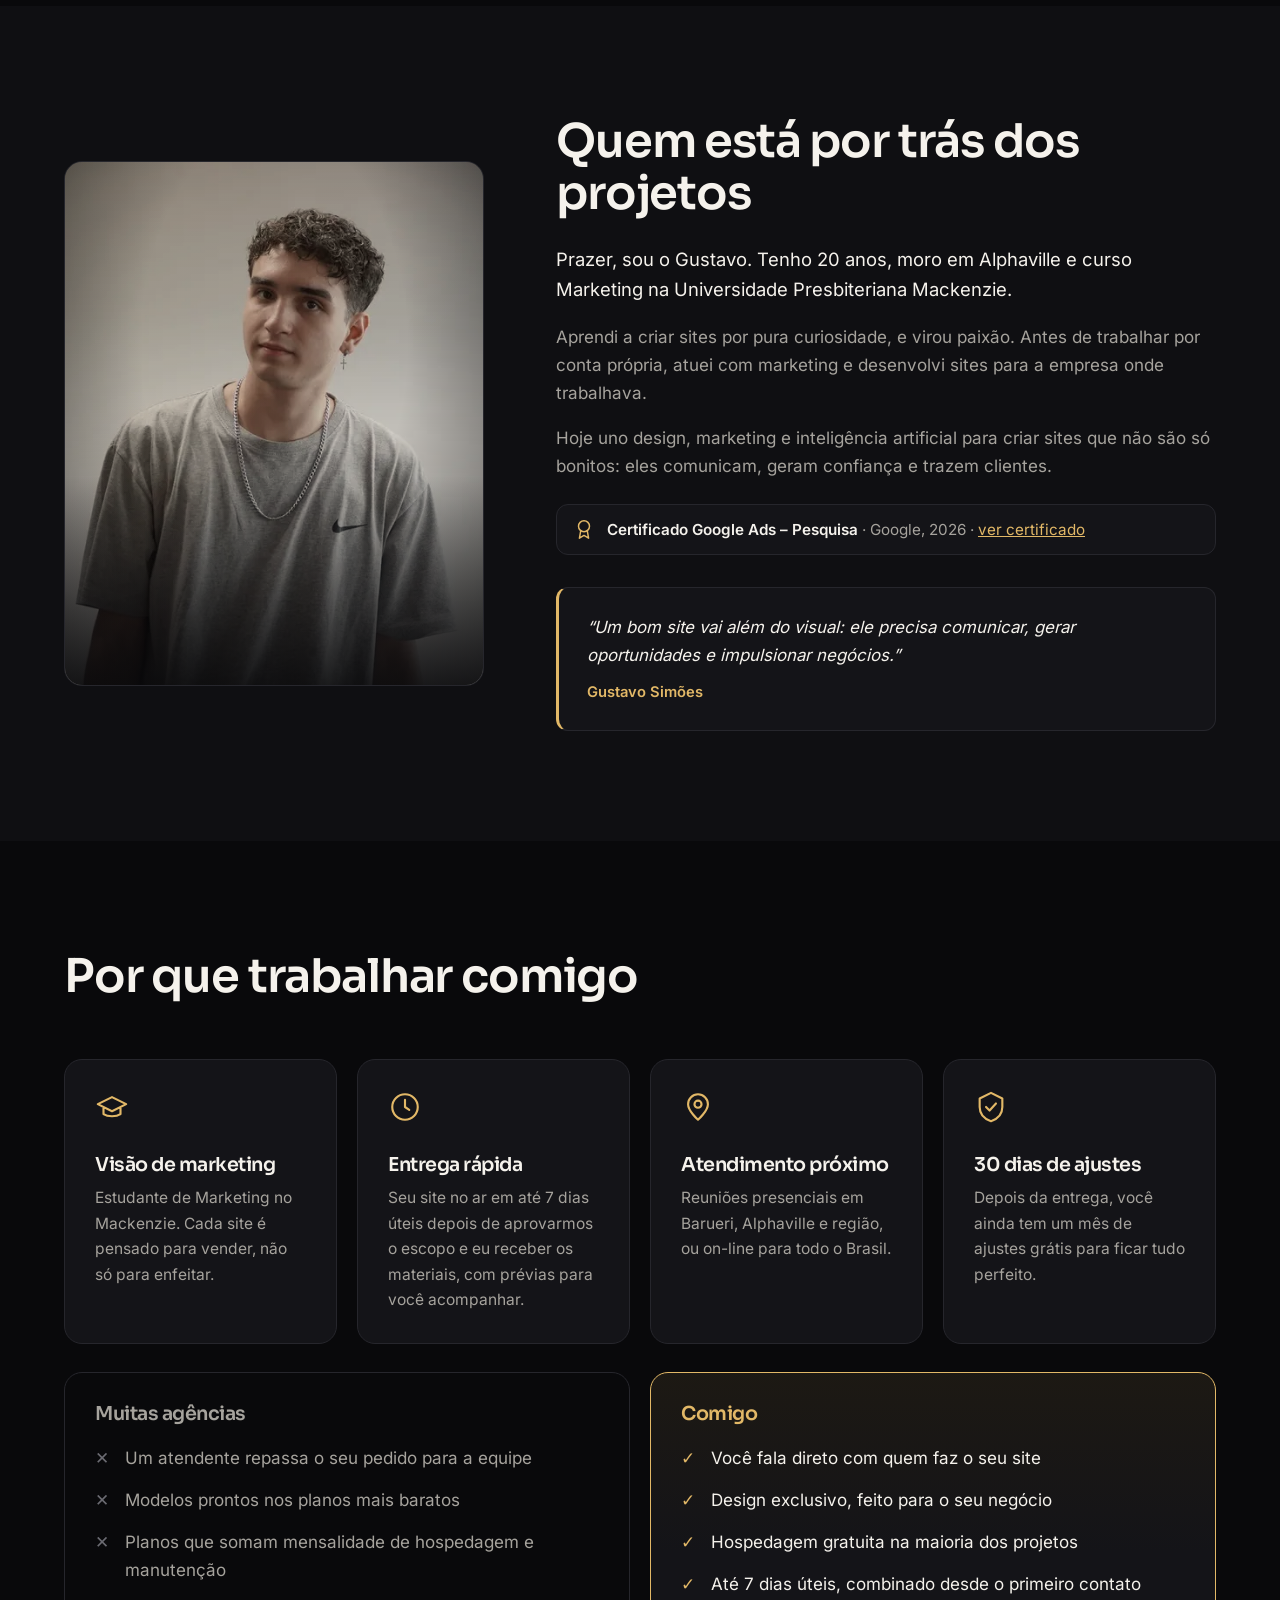
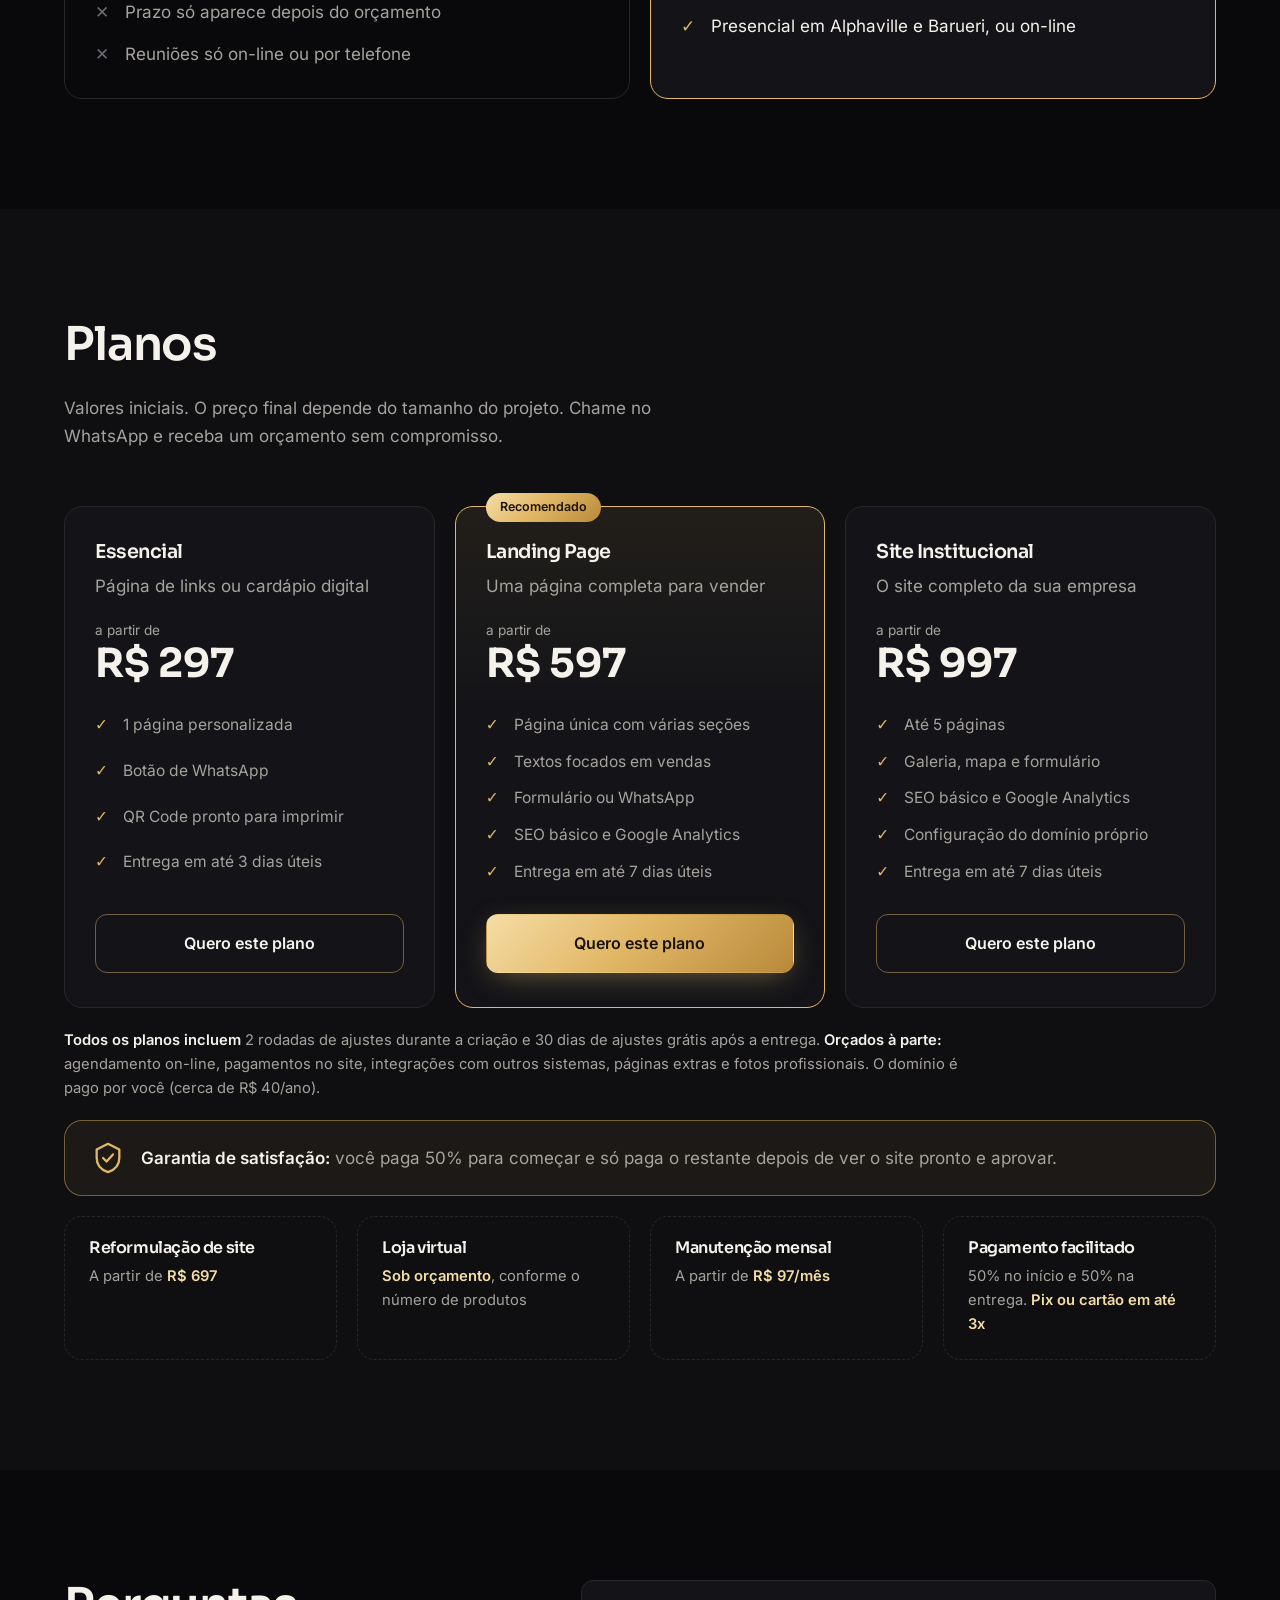
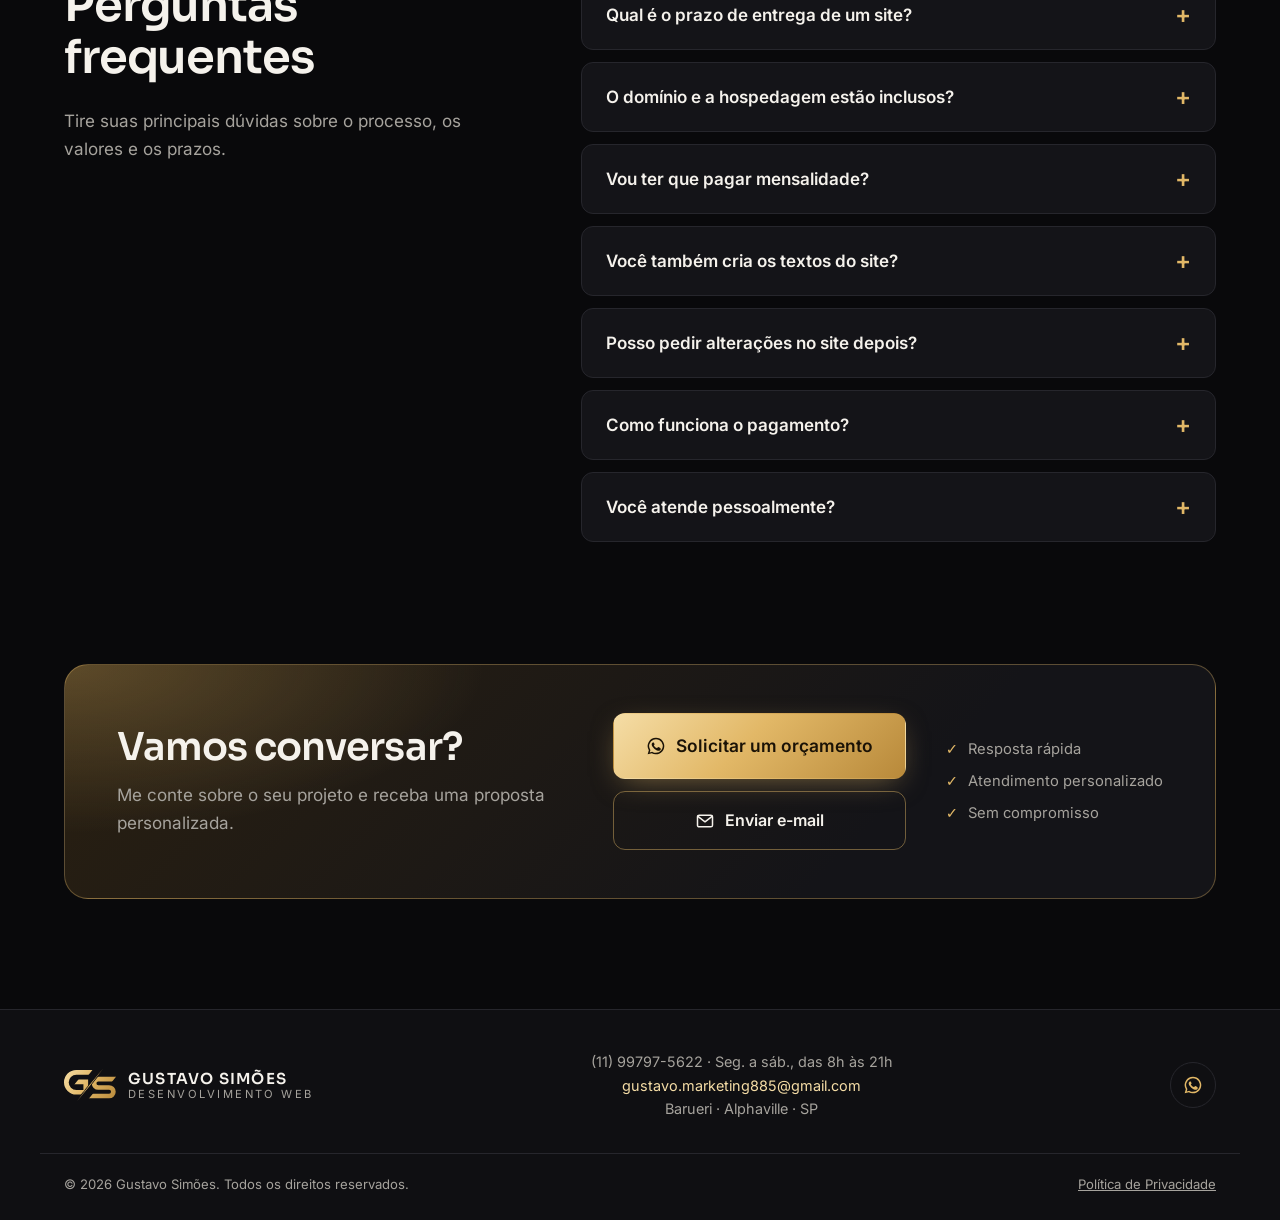
==== commit 77bf72d2: "Visual: projetos em vitrine, faixa de prova de velocidade e sem rotulos repetidos - Projetos: cada u" ====
--- a/index.html
+++ b/index.html
@@ -132,7 +132,6 @@
     <section class="hero">
       <div class="container hero__grid">
         <div class="hero__content">
-          <p class="pill">Sites que geram resultados</p>
           <h1>Sites e landing pages que <span class="gold-text">impulsionam negócios</span></h1>
           <p class="hero__text">Desenvolvo sites modernos, rápidos e estratégicos, unindo design, marketing e inteligência artificial, para empresas que querem se destacar e conquistar mais clientes.</p>
           <div class="hero__actions">
@@ -176,6 +175,23 @@
       </div>
     </section>
 
+    <!-- ===== PROVA DE VELOCIDADE =====
+         Notas medidas no Lighthouse em 27/10/2026. Se o site mudar, testar de novo e atualizar. -->
+    <section class="proof" aria-labelledby="prova-titulo">
+      <div class="container proof__inner">
+        <div>
+          <h2 id="prova-titulo">Este site abre em menos de 2 segundos no celular</h2>
+          <p>Notas do teste do próprio Google (Lighthouse) para esta página, medidas em outubro de 2026. Os sites que eu entrego seguem o mesmo padrão.</p>
+        </div>
+        <ul class="proof__scores">
+          <li><span class="gauge" style="--v: 97">97</span>Velocidade no celular</li>
+          <li><span class="gauge">100</span>Acessibilidade</li>
+          <li><span class="gauge">100</span>SEO</li>
+          <li><span class="gauge">100</span>Velocidade no computador</li>
+        </ul>
+      </div>
+    </section>
+
     <!-- ===== NICHOS ===== -->
     <section class="niches">
       <div class="container niches__inner">
@@ -198,7 +214,6 @@
     <section class="section" id="projetos">
       <div class="container">
         <div class="section__head reveal">
-          <p class="eyebrow">Meus projetos</p>
           <h2>Projetos em destaque</h2>
           <p>Sites no ar e funcionando, de clientes e projetos conceito. Cada um pensado para gerar visibilidade, credibilidade e resultados.</p>
         </div>
@@ -350,7 +365,6 @@
     <section class="section section--alt" id="servicos">
       <div class="container">
         <div class="section__head reveal">
-          <p class="eyebrow">O que eu ofereço</p>
           <h2>Serviços</h2>
           <p>Soluções completas para a sua presença digital, do design à publicação, com suporte e foco em resultados.</p>
         </div>
@@ -394,7 +408,6 @@
     <section class="section" id="processo">
       <div class="container">
         <div class="section__head reveal">
-          <p class="eyebrow">Como funciona</p>
           <h2>Um processo simples e sem complicação</h2>
           <p>Do primeiro contato à entrega, tudo de forma clara, organizada e transparente.</p>
         </div>
@@ -432,7 +445,6 @@
         </div>
 
         <div class="about__content reveal">
-          <p class="eyebrow">Sobre mim</p>
           <h2>Quem está por trás dos projetos</h2>
           <p class="lead">Prazer, sou o Gustavo. Tenho 20 anos, moro em Alphaville e curso Marketing na Universidade Presbiteriana Mackenzie.</p>
           <p>Aprendi a criar sites por pura curiosidade, e virou paixão. Antes de trabalhar por conta própria, atuei com marketing e desenvolvi sites para a empresa onde trabalhava.</p>
@@ -458,7 +470,6 @@
     <section class="section" id="diferenciais">
       <div class="container">
         <div class="section__head reveal">
-          <p class="eyebrow">Diferenciais</p>
           <h2>Por que trabalhar comigo</h2>
         </div>
 
@@ -514,7 +525,6 @@
     <section class="section section--alt" id="planos">
       <div class="container">
         <div class="section__head reveal">
-          <p class="eyebrow">Investimento</p>
           <h2>Planos</h2>
           <p>Valores iniciais. O preço final depende do tamanho do projeto. Chame no WhatsApp e receba um orçamento sem compromisso.</p>
         </div>
@@ -595,7 +605,6 @@
     <section class="section" id="faq">
       <div class="container faq-wrap">
         <div class="section__head reveal">
-          <p class="eyebrow">Dúvidas frequentes</p>
           <h2>Perguntas frequentes</h2>
           <p>Tire suas principais dúvidas sobre o processo, os valores e os prazos.</p>
         </div>
--- a/styles.css
+++ b/styles.css
@@ -418,28 +418,56 @@
 .grid--3 { grid-template-columns: repeat(3, 1fr); }
 .grid--4 { grid-template-columns: repeat(4, 1fr); }
 
+/* ===== Prova de velocidade (notas do Lighthouse deste site) ===== */
+.proof { padding: 56px 0; background: var(--bg-alt); border-top: 1px solid var(--border); border-bottom: 1px solid var(--border); }
+.proof__inner { display: grid; grid-template-columns: 1.1fr 1.4fr; gap: 48px; align-items: center; }
+.proof h2 { font-size: clamp(1.6rem, 2.6vw, 2.2rem); margin: 0 0 .4em; }
+.proof p { color: var(--muted); margin: 0; }
+.proof__scores { display: grid; grid-template-columns: repeat(4, 1fr); gap: 16px; list-style: none; margin: 0; padding: 0; }
+.proof__scores li { text-align: center; font-size: .85rem; color: var(--muted); }
+/* o anel dourado preenche conforme a nota (--v) */
+.gauge {
+  --v: 100;
+  display: grid;
+  place-items: center;
+  width: 88px;
+  height: 88px;
+  margin: 0 auto 10px;
+  border-radius: 50%;
+  background:
+    radial-gradient(closest-side, var(--bg-alt) 82%, transparent 83%),
+    conic-gradient(var(--gold) calc(var(--v) * 1%), var(--border) 0);
+  font-family: var(--font-title);
+  font-size: 1.6rem;
+  font-weight: 700;
+  color: var(--text);
+}
+
 /* ===== Projetos ===== */
-.projects { display: grid; grid-template-columns: repeat(3, 1fr); gap: 24px; }
+/* Cada projeto é uma faixa grande: print de um lado, texto do outro (alternando) */
+.projects { display: grid; grid-template-columns: 1fr; gap: 40px; }
 .project {
-  display: flex;
-  flex-direction: column;
+  display: grid;
+  grid-template-columns: 1.45fr 1fr;
   background: var(--surface);
   border: 1px solid var(--border);
   border-radius: var(--radius);
   overflow: hidden;
   transition: border-color .25s, transform .25s;
 }
-.project:hover { border-color: rgba(226, 184, 103, .6); transform: translateY(-4px); }
-.project__image { display: block; aspect-ratio: 16 / 10; overflow: hidden; border-bottom: 1px solid var(--border); }
+.project:hover { border-color: rgba(226, 184, 103, .6); }
+.project:nth-child(even) { grid-template-columns: 1fr 1.45fr; }
+.project__image { display: block; aspect-ratio: 16 / 10; overflow: hidden; border-right: 1px solid var(--border); }
+.project:nth-child(even) .project__image { order: 2; border-right: 0; border-left: 1px solid var(--border); }
 .project__image img { width: 100%; height: 100%; object-fit: cover; object-position: top; transition: transform .6s; }
 .project:hover .project__image img { transform: scale(1.04); }
-.project__info { display: flex; flex-direction: column; flex: 1; padding: 22px 24px 24px; }
-.project__info h3 { margin-bottom: .2em; font-size: 1.25rem; }
+.project__info { display: flex; flex-direction: column; justify-content: center; padding: 44px; }
+.project__info h3 { margin-bottom: .2em; font-size: clamp(1.6rem, 2.4vw, 2.1rem); }
 .project__info p { color: var(--muted); margin: 0; font-size: .92rem; }
 .project__cat { color: var(--gold) !important; font-size: .85rem !important; }
-.project__summary { margin-top: 12px !important; flex: 1; }
-.project__actions { display: flex; flex-wrap: wrap; gap: 10px; margin-top: 20px; }
-.project__actions .btn { flex: 1; min-width: 130px; }
+.project__summary { margin-top: 12px !important; font-size: 1.02rem !important; max-width: 42ch; }
+.project__actions { display: flex; flex-wrap: wrap; gap: 10px; margin-top: 28px; }
+.project__actions .btn { min-width: 130px; }
 .project__info .project__badge { align-self: flex-start; }
 button.btn { font: inherit; font-weight: 600; cursor: pointer; background: transparent; }
 button.btn--outline { color: var(--text); }
@@ -865,7 +893,6 @@
 
 /* ===== Notebook / tablet ===== */
 @media (max-width: 1080px) {
-  .projects { grid-template-columns: 1fr 1fr; }
   .nav { gap: 22px; }
   .hero__grid { grid-template-columns: 1fr; gap: 64px; }
   .devices { max-width: 680px; margin: 0 auto; width: 100%; }
@@ -882,8 +909,11 @@
 @media (max-width: 900px) {
   .grid--3 { grid-template-columns: 1fr 1fr; }
   .plans { grid-template-columns: 1fr; max-width: 520px; }
-  .projects { grid-template-columns: 1fr; }
+  .project, .project:nth-child(even) { grid-template-columns: 1fr; }
+  .project__image, .project:nth-child(even) .project__image { order: 0; border: 0; border-bottom: 1px solid var(--border); }
+  .project__info { padding: 24px; }
   .niches__list { grid-template-columns: repeat(3, 1fr); }
+  .proof__inner { grid-template-columns: 1fr; gap: 32px; }
 }
 
 /* ===== Celular ===== */
@@ -904,6 +934,7 @@
   .grid--3, .grid--4, .extras, .steps { grid-template-columns: 1fr; }
   .plans { max-width: none; }
   .niches__list { grid-template-columns: 1fr 1fr; }
+  .proof__scores { grid-template-columns: 1fr 1fr; gap: 24px 16px; }
   .cta { padding: 36px 24px; }
   .cta .btn { width: 100%; }
   .footer__inner { flex-direction: column; text-align: center; }
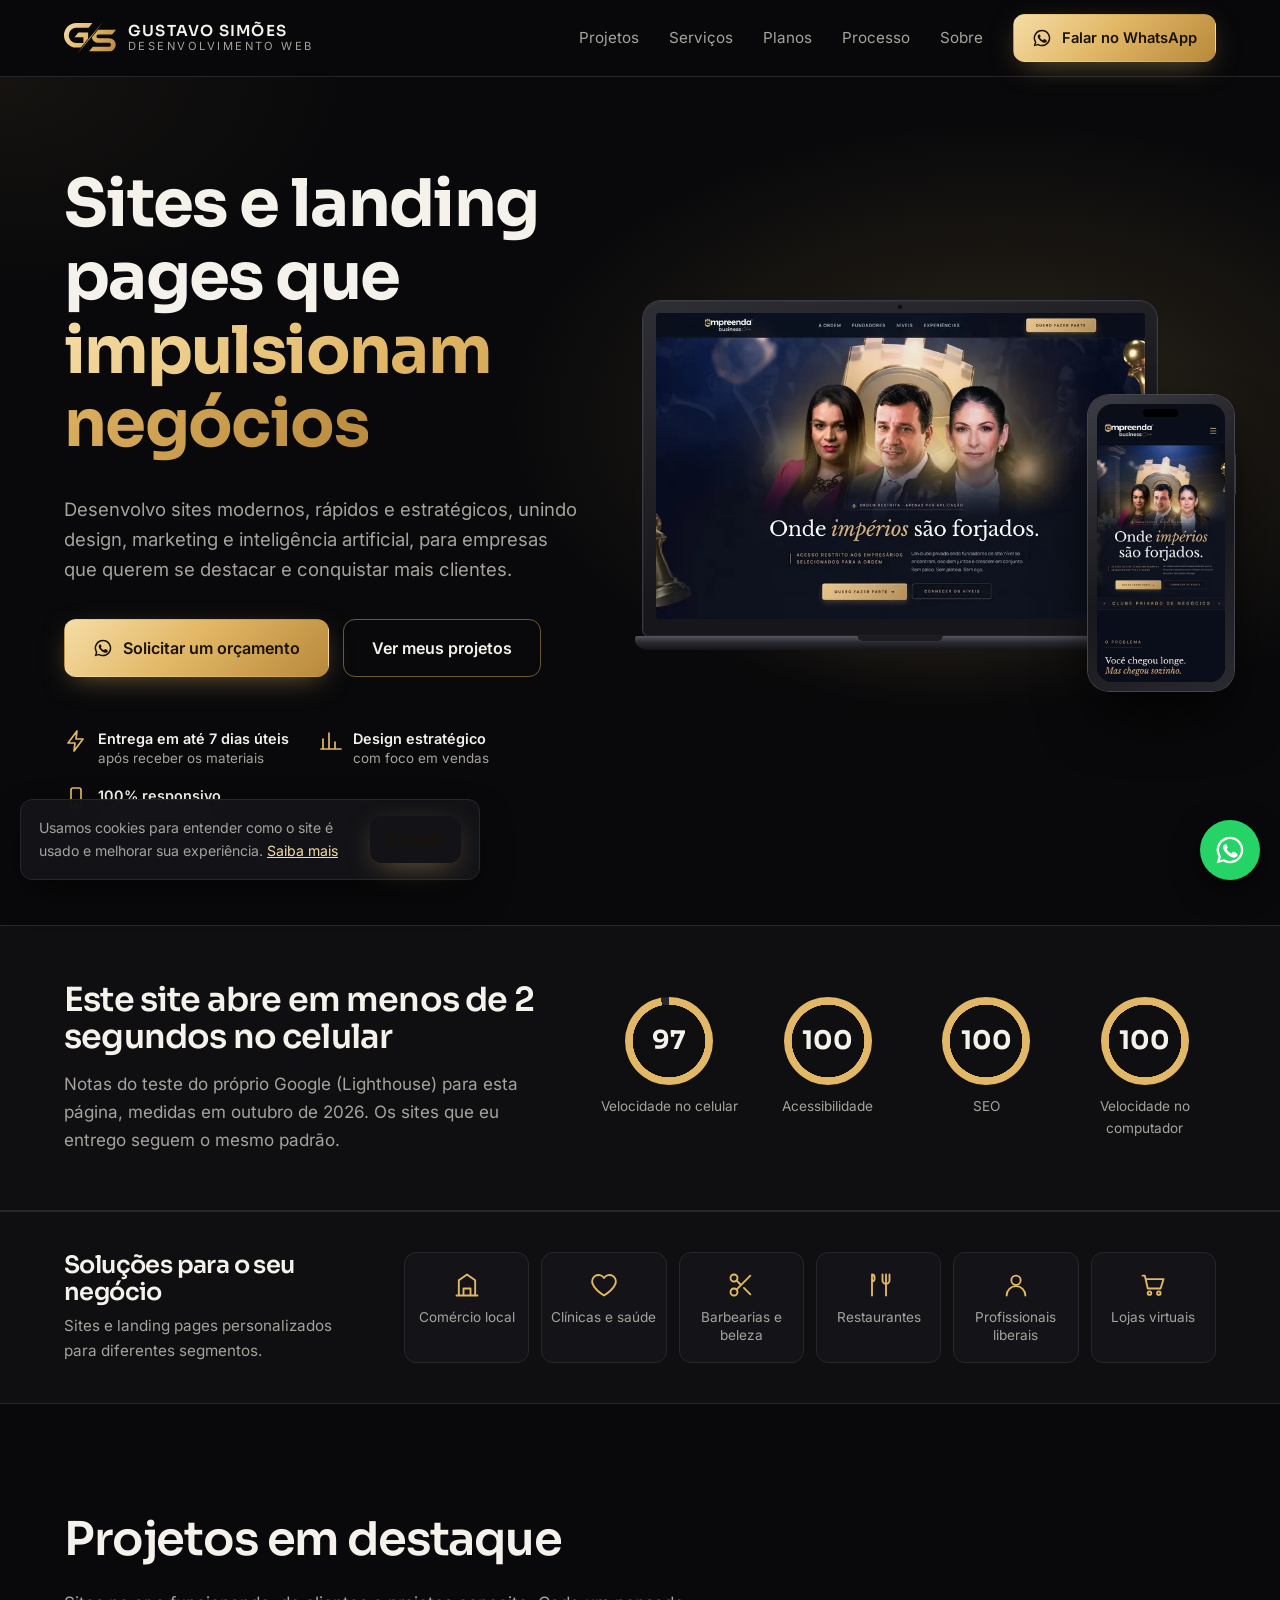
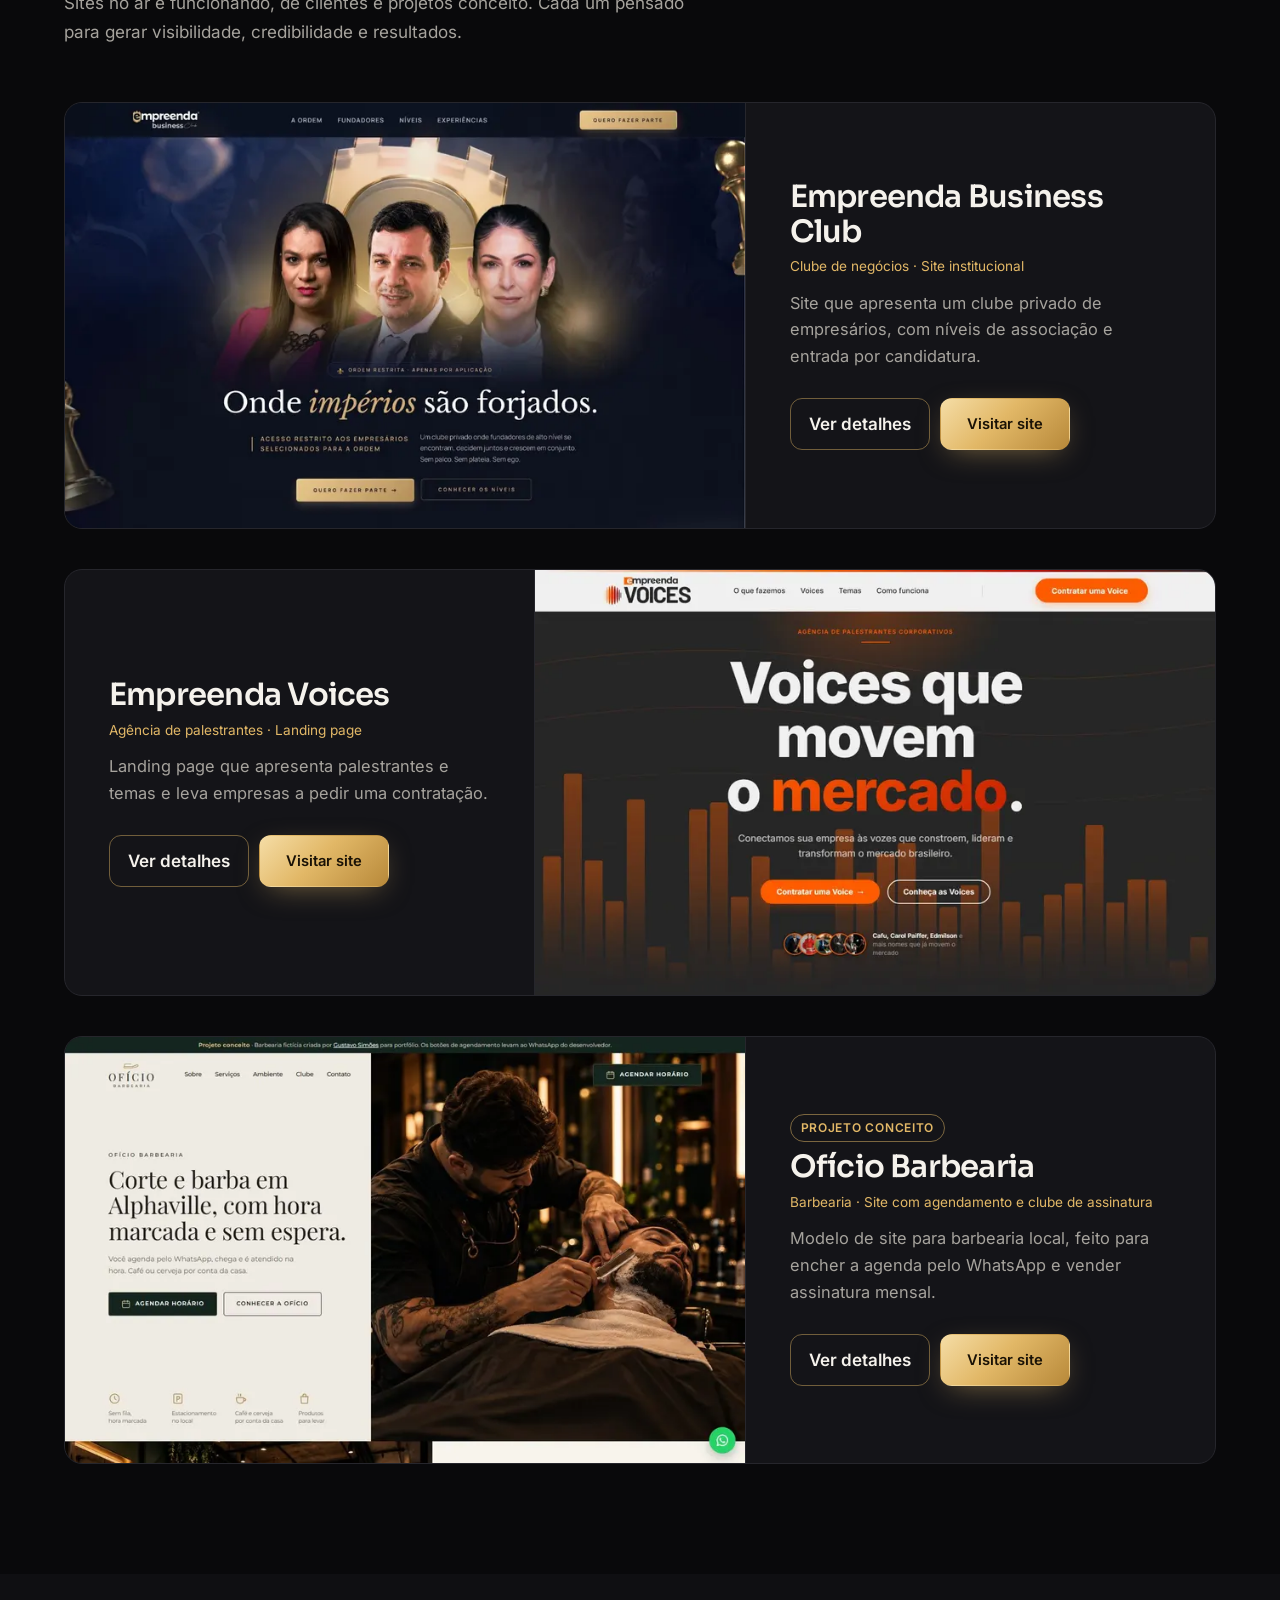
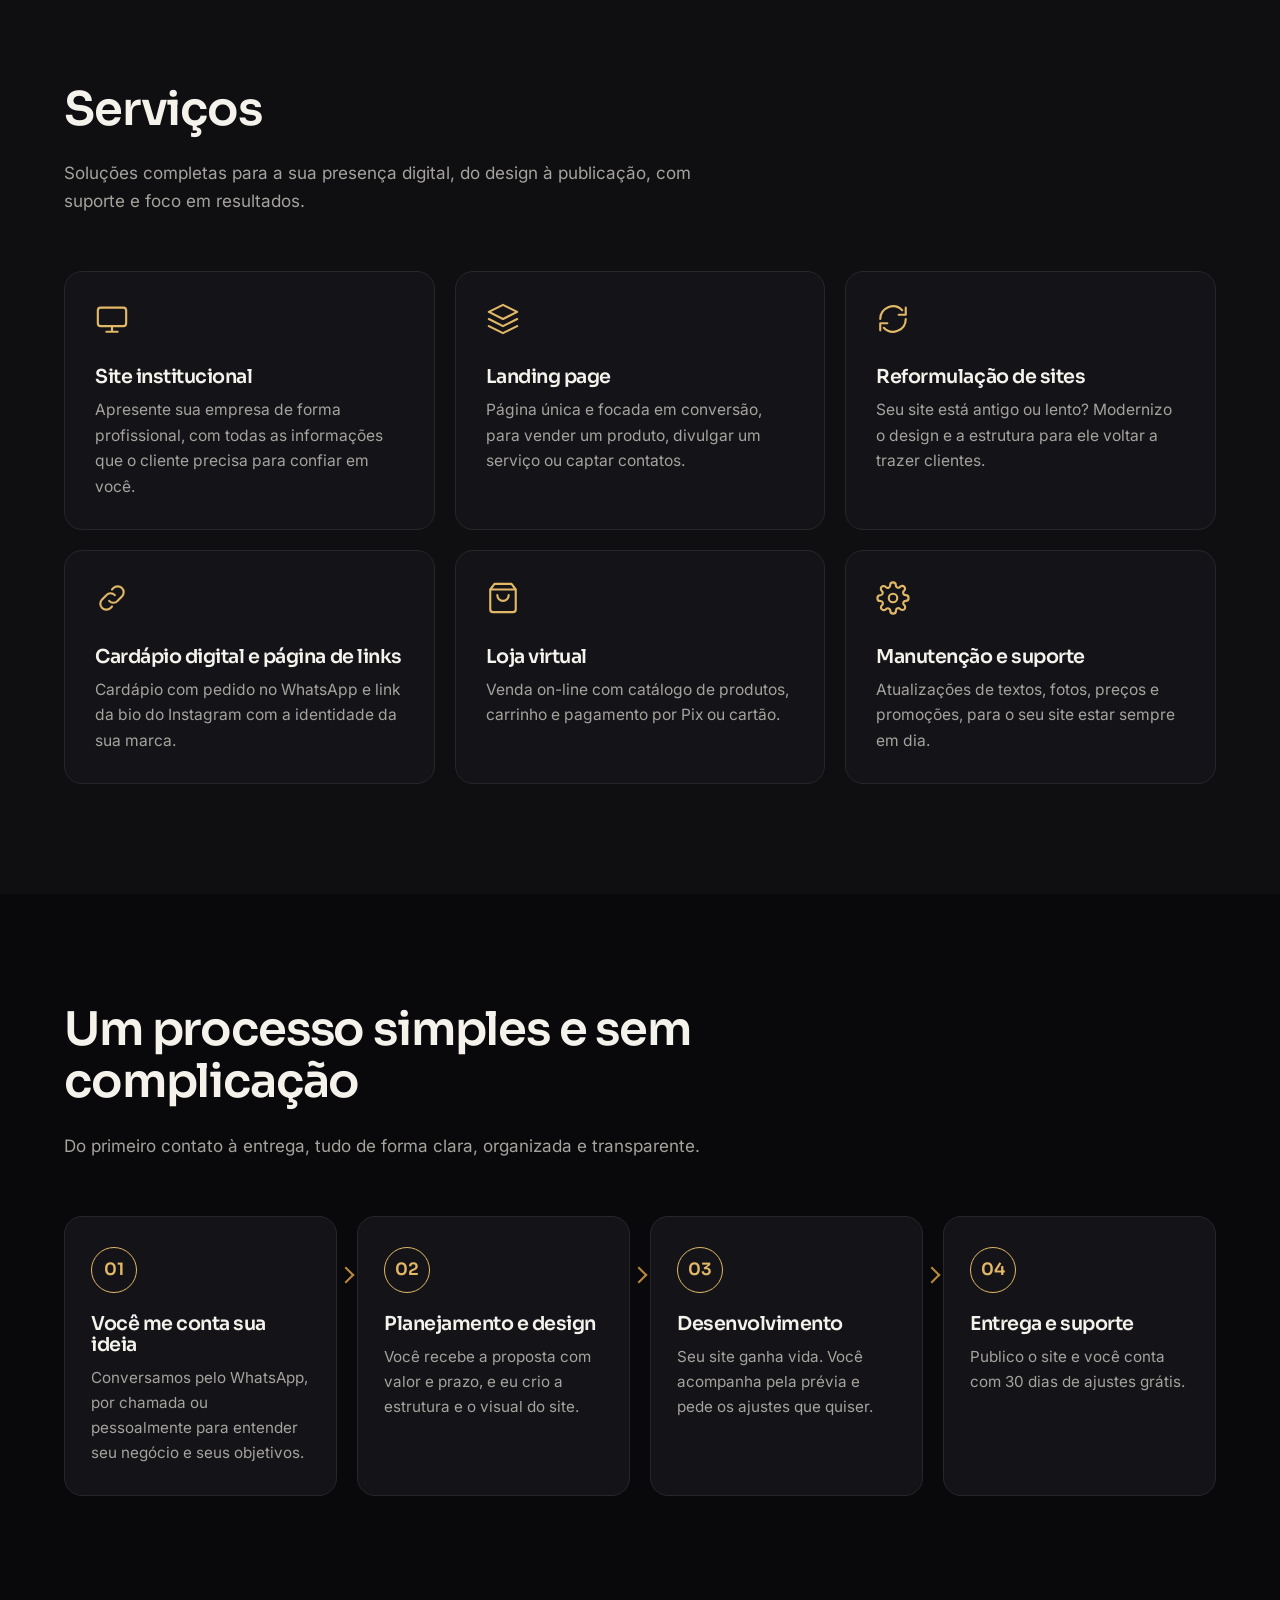
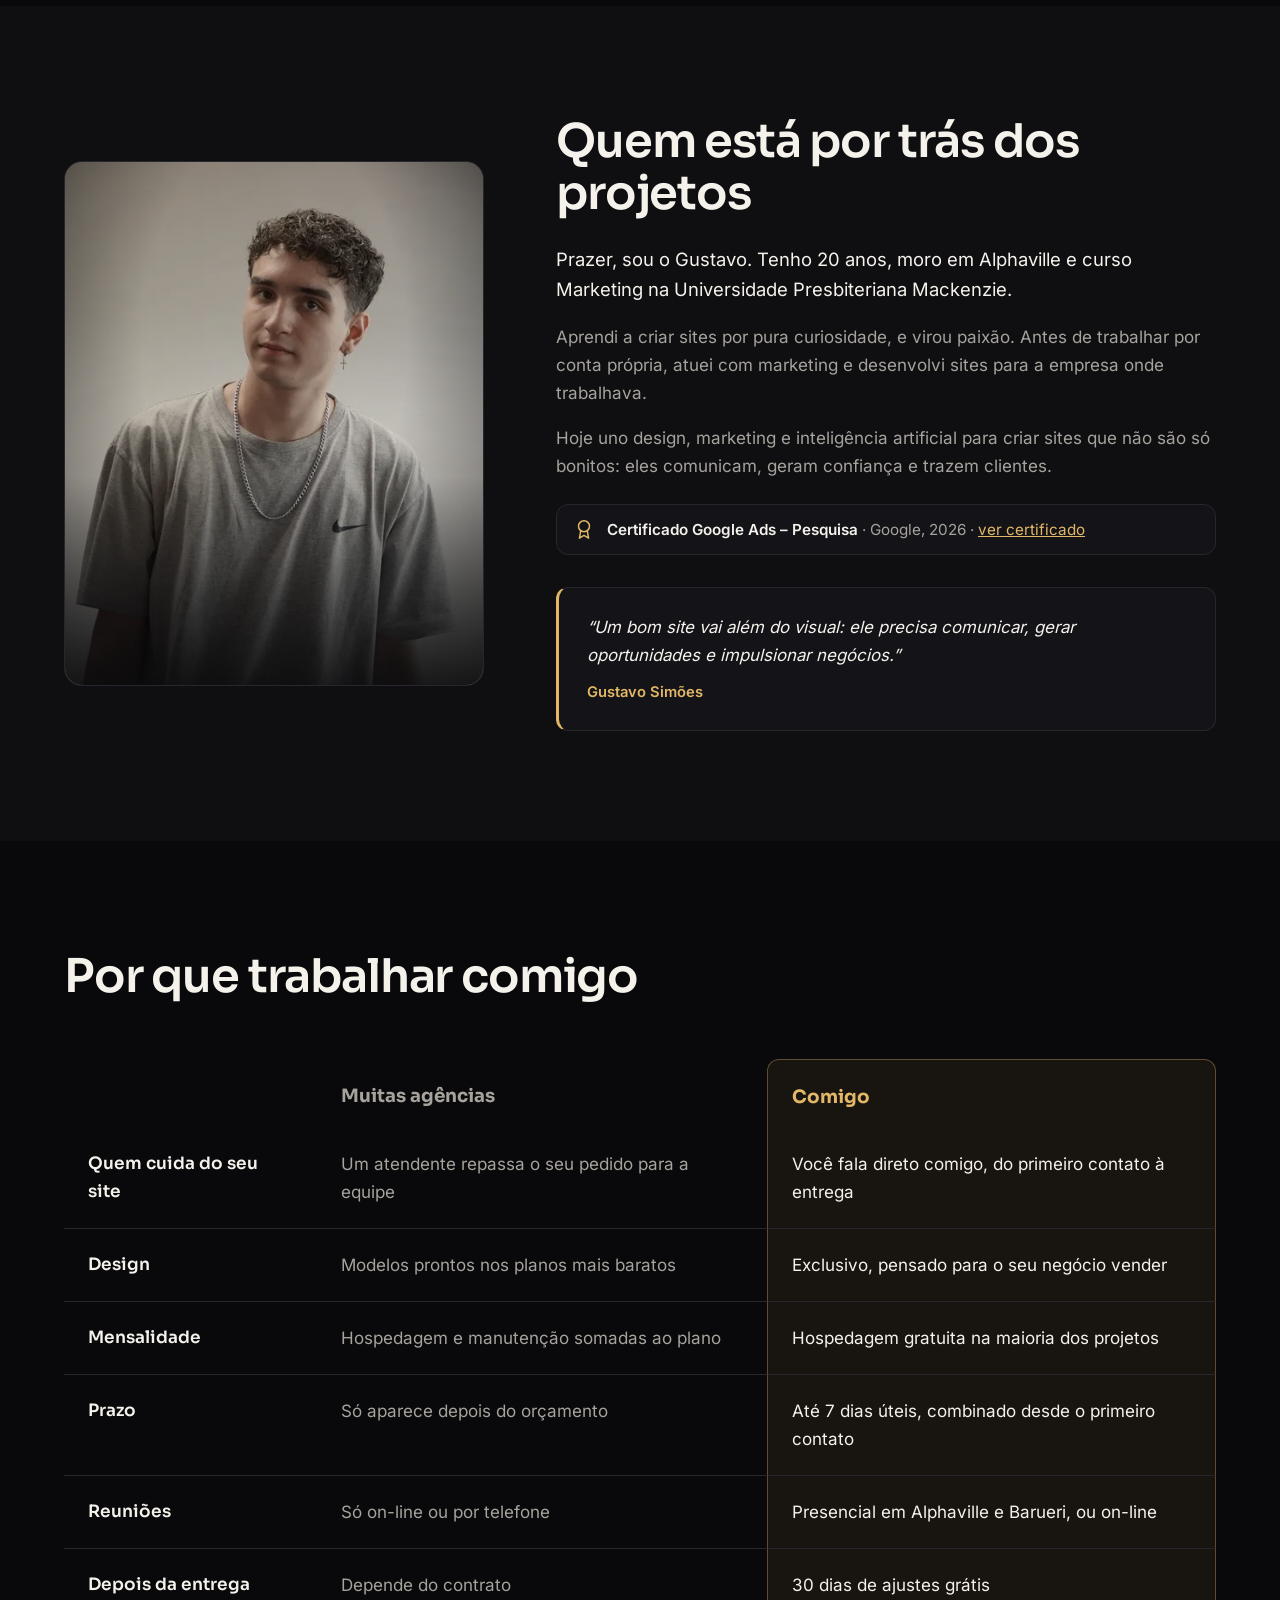
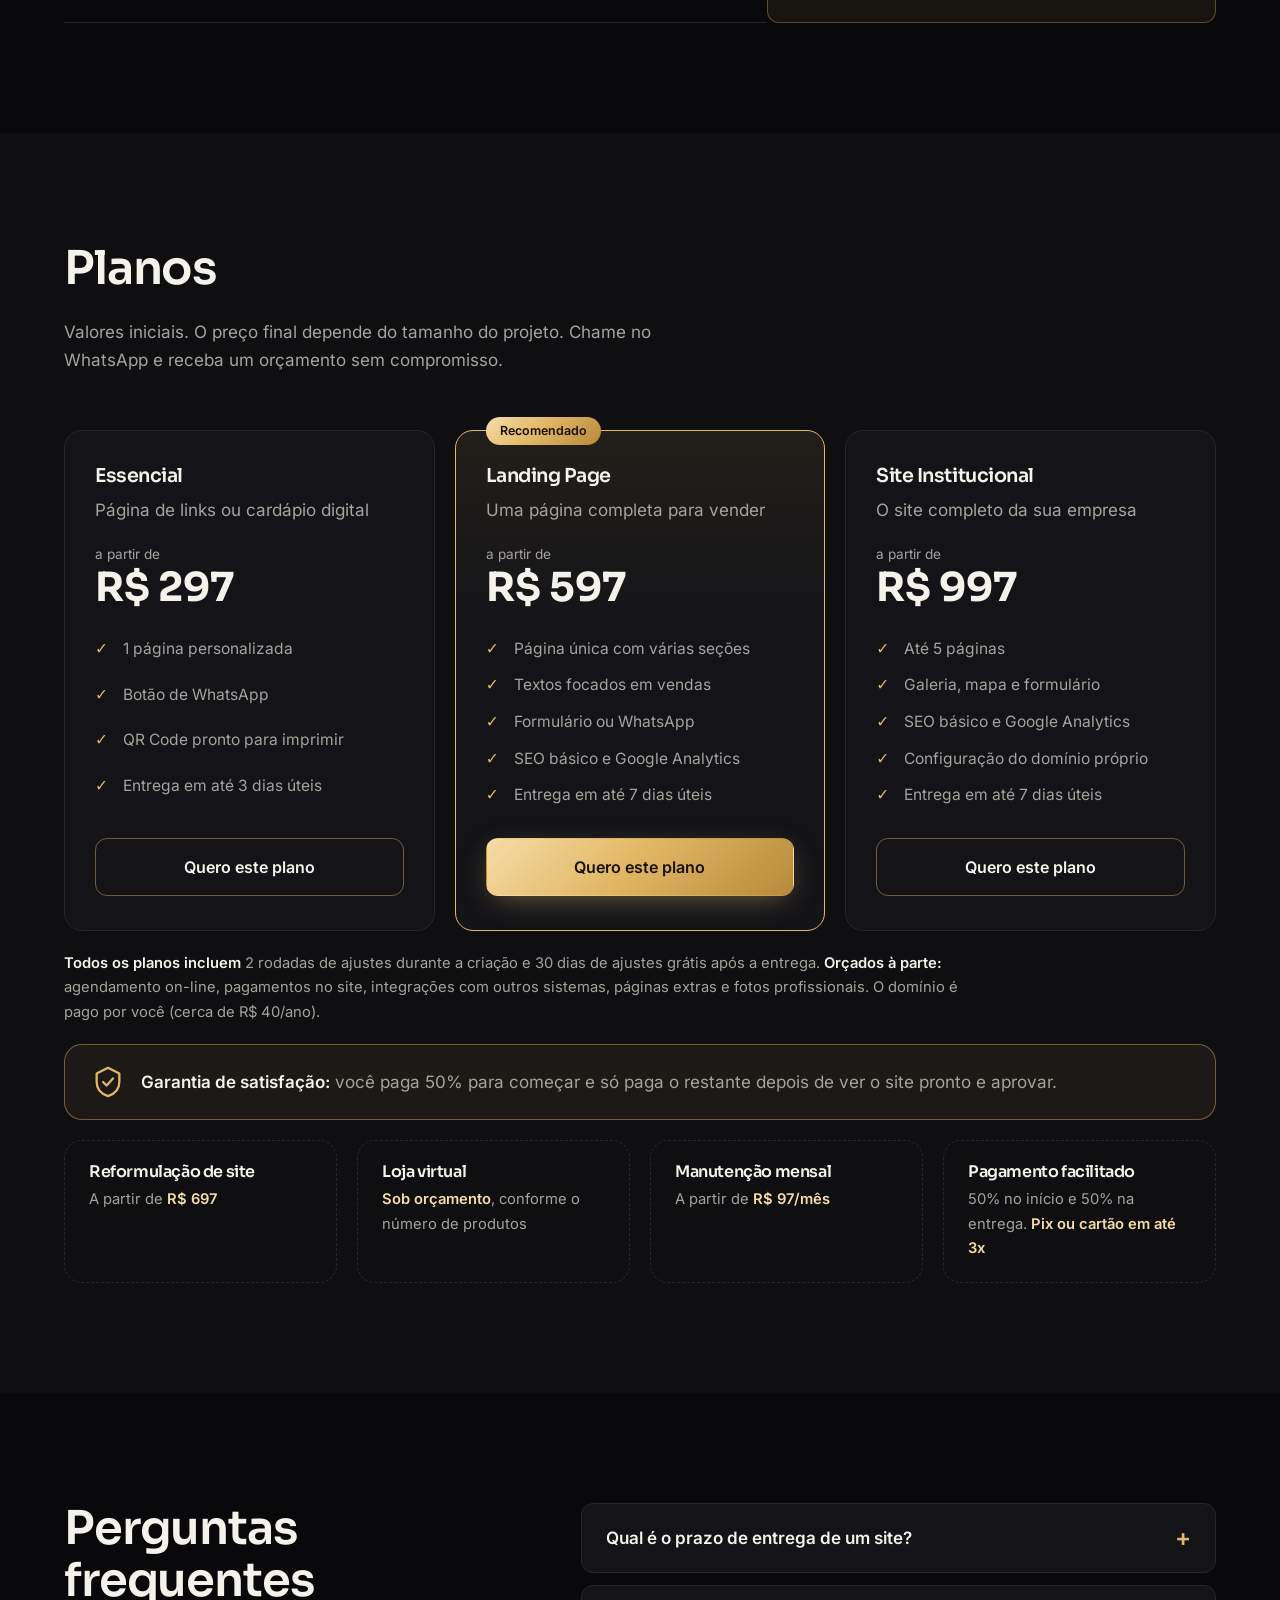
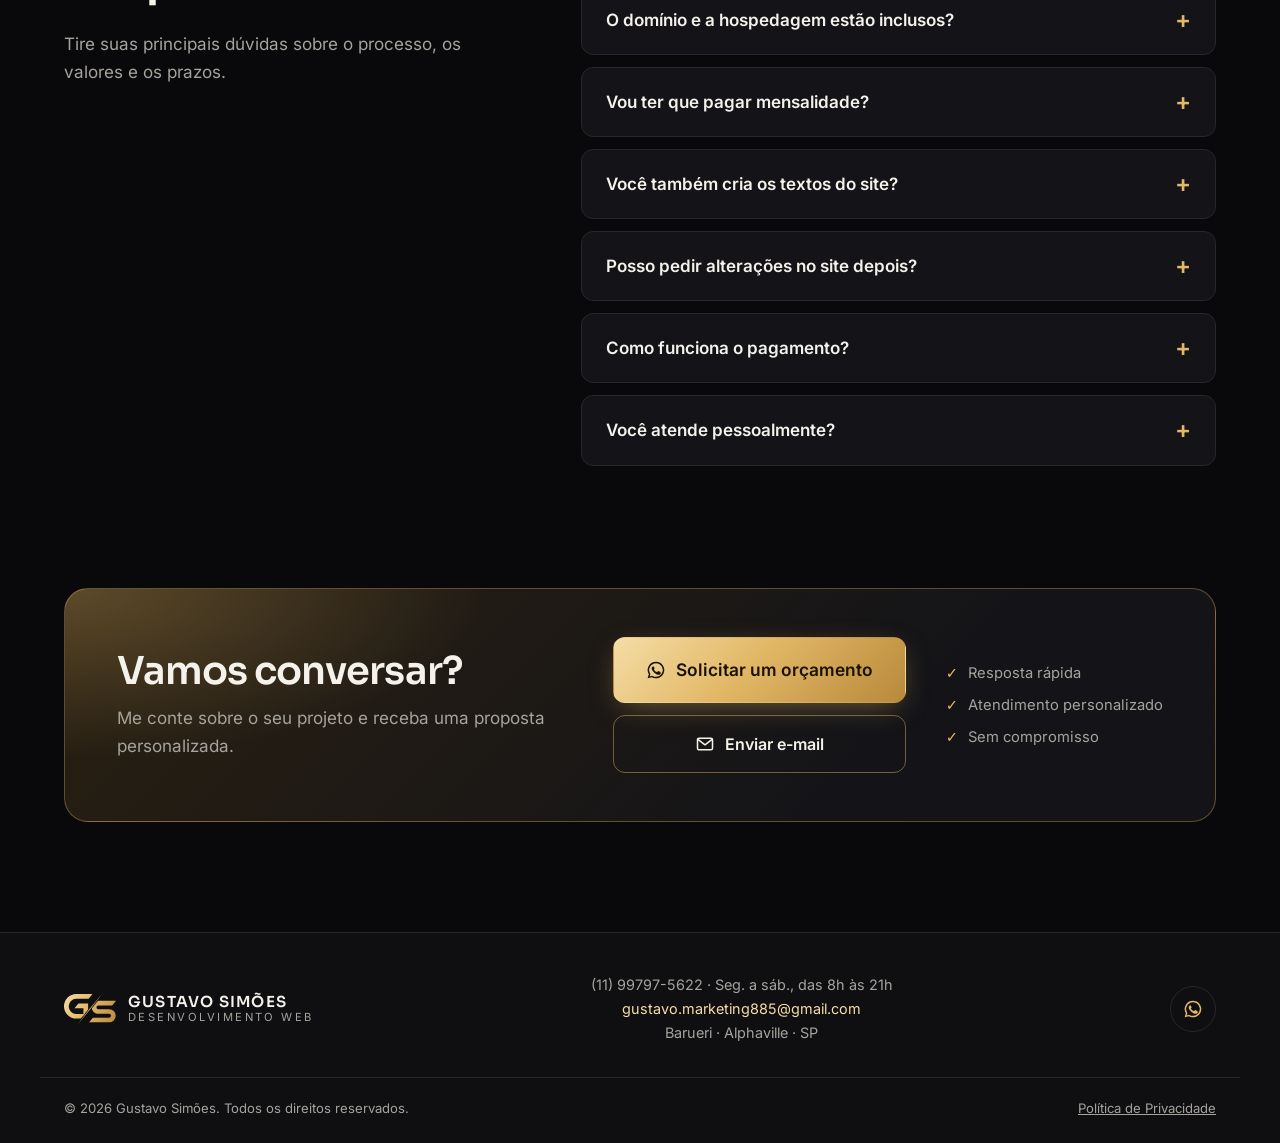
==== commit 073de12a: "Diferenciais: cartoes + comparacao viram uma tabela unica "Muitas agencias x Comigo" - Fim das infor" ====
--- a/index.html
+++ b/index.html
@@ -473,51 +473,20 @@
           <h2>Por que trabalhar comigo</h2>
         </div>
 
-        <div class="grid grid--4">
-          <article class="feature reveal">
-            <svg viewBox="0 0 24 24" aria-hidden="true"><path d="M22 10L12 5 2 10l10 5 10-5zM6 12v5c3 2 9 2 12 0v-5"/></svg>
-            <h3>Visão de marketing</h3>
-            <p>Estudante de Marketing no Mackenzie. Cada site é pensado para vender, não só para enfeitar.</p>
-          </article>
-          <article class="feature reveal">
-            <svg viewBox="0 0 24 24" aria-hidden="true"><circle cx="12" cy="12" r="9"/><path d="M12 7v5l3 2"/></svg>
-            <h3>Entrega rápida</h3>
-            <p>Seu site no ar em até 7 dias úteis depois de aprovarmos o escopo e eu receber os materiais, com prévias para você acompanhar.</p>
-          </article>
-          <article class="feature reveal">
-            <svg viewBox="0 0 24 24" aria-hidden="true"><path d="M12 21s-7-6.2-7-11a7 7 0 0 1 14 0c0 4.8-7 11-7 11z"/><circle cx="12" cy="10" r="2.5"/></svg>
-            <h3>Atendimento próximo</h3>
-            <p>Reuniões presenciais em Barueri, Alphaville e região, ou on-line para todo o Brasil.</p>
-          </article>
-          <article class="feature reveal">
-            <svg viewBox="0 0 24 24" aria-hidden="true"><path d="M12 2l8 4v6c0 5-3.5 8.5-8 10-4.5-1.5-8-5-8-10V6z"/><path d="M8.5 12l2.5 2.5 4.5-5"/></svg>
-            <h3>30 dias de ajustes</h3>
-            <p>Depois da entrega, você ainda tem um mês de ajustes grátis para ficar tudo perfeito.</p>
-          </article>
-        </div>
-
-        <div class="compare reveal">
-          <div class="compare__col compare__col--them">
-            <h3>Muitas agências</h3>
-            <ul>
-              <li>Um atendente repassa o seu pedido para a equipe</li>
-              <li>Modelos prontos nos planos mais baratos</li>
-              <li>Planos que somam mensalidade de hospedagem e manutenção</li>
-              <li>Prazo só aparece depois do orçamento</li>
-              <li>Reuniões só on-line ou por telefone</li>
-            </ul>
-          </div>
-          <div class="compare__col compare__col--me">
-            <h3>Comigo</h3>
-            <ul>
-              <li>Você fala direto com quem faz o seu site</li>
-              <li>Design exclusivo, feito para o seu negócio</li>
-              <li>Hospedagem gratuita na maioria dos projetos</li>
-              <li>Até 7 dias úteis, combinado desde o primeiro contato</li>
-              <li>Presencial em Alphaville e Barueri, ou on-line</li>
-            </ul>
-          </div>
-        </div>
+        <!-- Comparação item por item; no celular cada linha vira um bloco -->
+        <table class="vs reveal">
+          <thead>
+            <tr><th scope="col"><span class="sr-only">Item</span></th><th scope="col">Muitas agências</th><th scope="col" class="vs__me">Comigo</th></tr>
+          </thead>
+          <tbody>
+            <tr><th scope="row">Quem cuida do seu site</th><td>Um atendente repassa o seu pedido para a equipe</td><td class="vs__me">Você fala direto comigo, do primeiro contato à entrega</td></tr>
+            <tr><th scope="row">Design</th><td>Modelos prontos nos planos mais baratos</td><td class="vs__me">Exclusivo, pensado para o seu negócio vender</td></tr>
+            <tr><th scope="row">Mensalidade</th><td>Hospedagem e manutenção somadas ao plano</td><td class="vs__me">Hospedagem gratuita na maioria dos projetos</td></tr>
+            <tr><th scope="row">Prazo</th><td>Só aparece depois do orçamento</td><td class="vs__me">Até 7 dias úteis, combinado desde o primeiro contato</td></tr>
+            <tr><th scope="row">Reuniões</th><td>Só on-line ou por telefone</td><td class="vs__me">Presencial em Alphaville e Barueri, ou on-line</td></tr>
+            <tr><th scope="row">Depois da entrega</th><td>Depende do contrato</td><td class="vs__me">30 dias de ajustes grátis</td></tr>
+          </tbody>
+        </table>
       </div>
     </section>
 
--- a/styles.css
+++ b/styles.css
@@ -630,33 +630,17 @@
 .quote p { color: var(--text) !important; font-size: 1.05rem; font-style: italic; margin-bottom: .6em; }
 .quote footer { color: var(--gold); font-weight: 600; font-size: .92rem; }
 
-/* ===== Comparação "Muitas agências x Comigo" ===== */
-.compare {
-  display: grid;
-  grid-template-columns: 1fr 1fr;
-  gap: 20px;
-  margin-top: 28px;
-}
-.compare__col {
-  border-radius: var(--radius);
-  padding: 30px;
-  border: 1px solid var(--border);
-}
-.compare__col h3 { margin-bottom: 1em; }
-.compare__col ul { list-style: none; padding: 0; margin: 0; display: grid; gap: 14px; }
-.compare__col li { position: relative; padding-left: 30px; }
-.compare__col li::before { position: absolute; left: 0; font-weight: 700; }
-.compare__col--them { background: transparent; }
-.compare__col--them h3 { color: var(--muted); }
-.compare__col--them li { color: var(--muted); }
-.compare__col--them li::before { content: "✕"; color: #6b6b72; }
-.compare__col--me {
-  border-color: var(--gold);
-  background: linear-gradient(180deg, rgba(226, 184, 103, .09), var(--surface) 55%);
-}
-.compare__col--me h3 { color: var(--gold); }
-.compare__col--me li { color: var(--text); }
-.compare__col--me li::before { content: "✓"; color: var(--gold); }
+/* ===== Comparação "Muitas agências x Comigo" (tabela) ===== */
+.sr-only { position: absolute; width: 1px; height: 1px; overflow: hidden; clip: rect(0 0 0 0); white-space: nowrap; }
+.vs { width: 100%; border-collapse: separate; border-spacing: 0; }
+.vs th, .vs td { text-align: left; vertical-align: top; padding: 22px 24px; border-bottom: 1px solid var(--border); }
+.vs thead th { font-family: var(--font-title); font-size: 1.15rem; color: var(--muted); border-bottom: 0; padding-bottom: 16px; }
+.vs tbody th { width: 22%; font-family: var(--font-title); font-weight: 600; color: var(--text); }
+.vs td { width: 39%; color: var(--muted); }
+/* a coluna "Comigo" vira uma faixa dourada contínua */
+.vs .vs__me { color: var(--text); background: rgba(226, 184, 103, .07); border-left: 1px solid rgba(226, 184, 103, .35); border-right: 1px solid rgba(226, 184, 103, .35); }
+.vs thead .vs__me { color: var(--gold); border-top: 1px solid rgba(226, 184, 103, .35); border-radius: var(--radius-sm) var(--radius-sm) 0 0; }
+.vs tbody tr:last-child .vs__me { border-bottom-color: rgba(226, 184, 103, .35); border-radius: 0 0 var(--radius-sm) var(--radius-sm); }
 
 .plans__note { margin: 20px 0 0; color: var(--muted); font-size: .92rem; max-width: 900px; }
 .plans__note strong { color: var(--text); }
@@ -925,10 +909,15 @@
   .hero { padding: 56px 0 72px; }
   .hero__actions .btn { width: 100%; }
   .hero__features { flex-direction: column; gap: 18px; margin-top: 40px; }
-  .compare { grid-template-columns: 1fr; }
+  .vs thead { display: none; }
+  .vs, .vs tbody, .vs tr, .vs th, .vs td { display: block; width: auto; }
+  .vs tr { border: 1px solid var(--border); border-radius: var(--radius-sm); margin-bottom: 14px; overflow: hidden; }
+  .vs th, .vs td, .vs .vs__me { border: 0; border-radius: 0; padding: 12px 18px; }
+  .vs tbody th { width: auto; padding-top: 16px; }
+  .vs td::before { display: block; font-size: .78rem; margin-bottom: 2px; content: "Muitas agências"; color: #7a7a80; }
+  .vs td.vs__me::before { content: "Comigo"; color: var(--gold); }
   .case__inner { padding: 28px 20px 28px; }
   .case__grid { grid-template-columns: 1fr; gap: 8px; }
-  .compare__col { padding: 24px; }
   .guarantee { align-items: flex-start; padding: 18px 20px; }
   .devices { padding: 0 13% 8% 7%; margin-right: 0; }
   .grid--3, .grid--4, .extras, .steps { grid-template-columns: 1fr; }
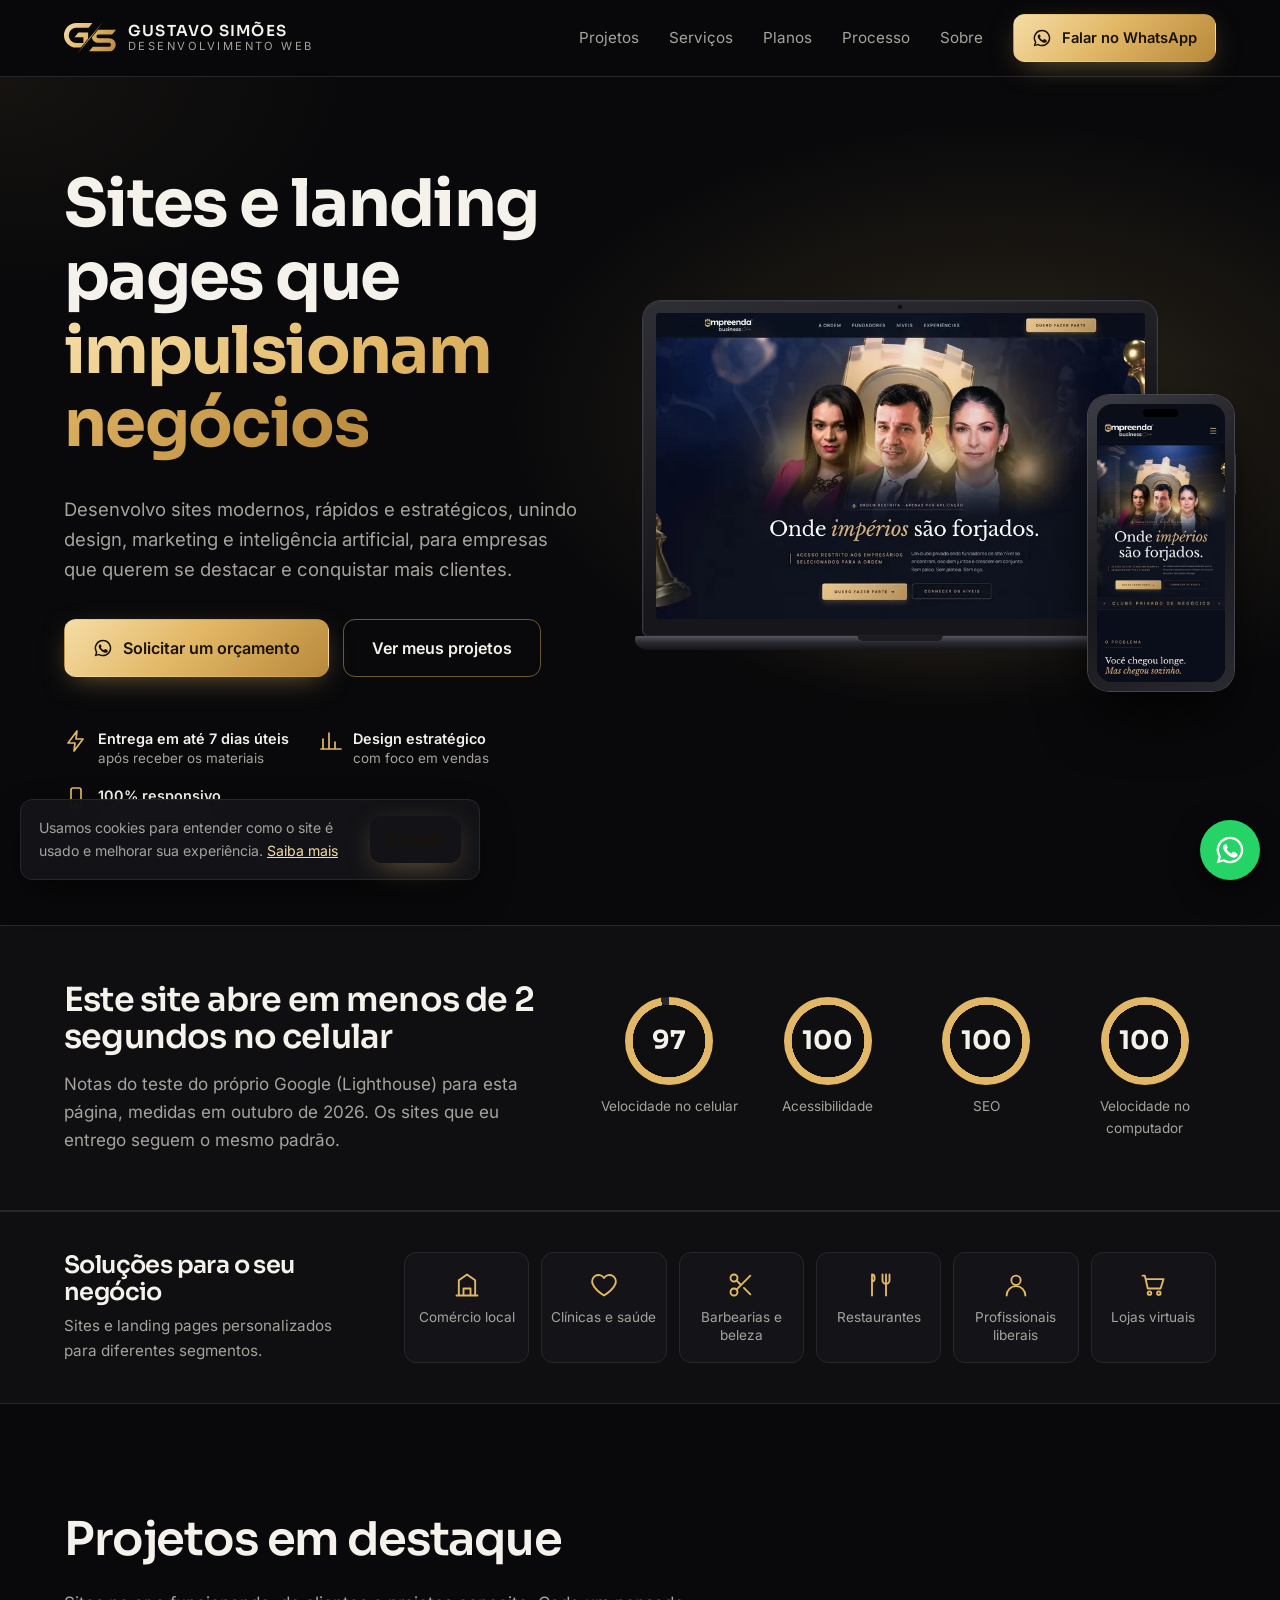
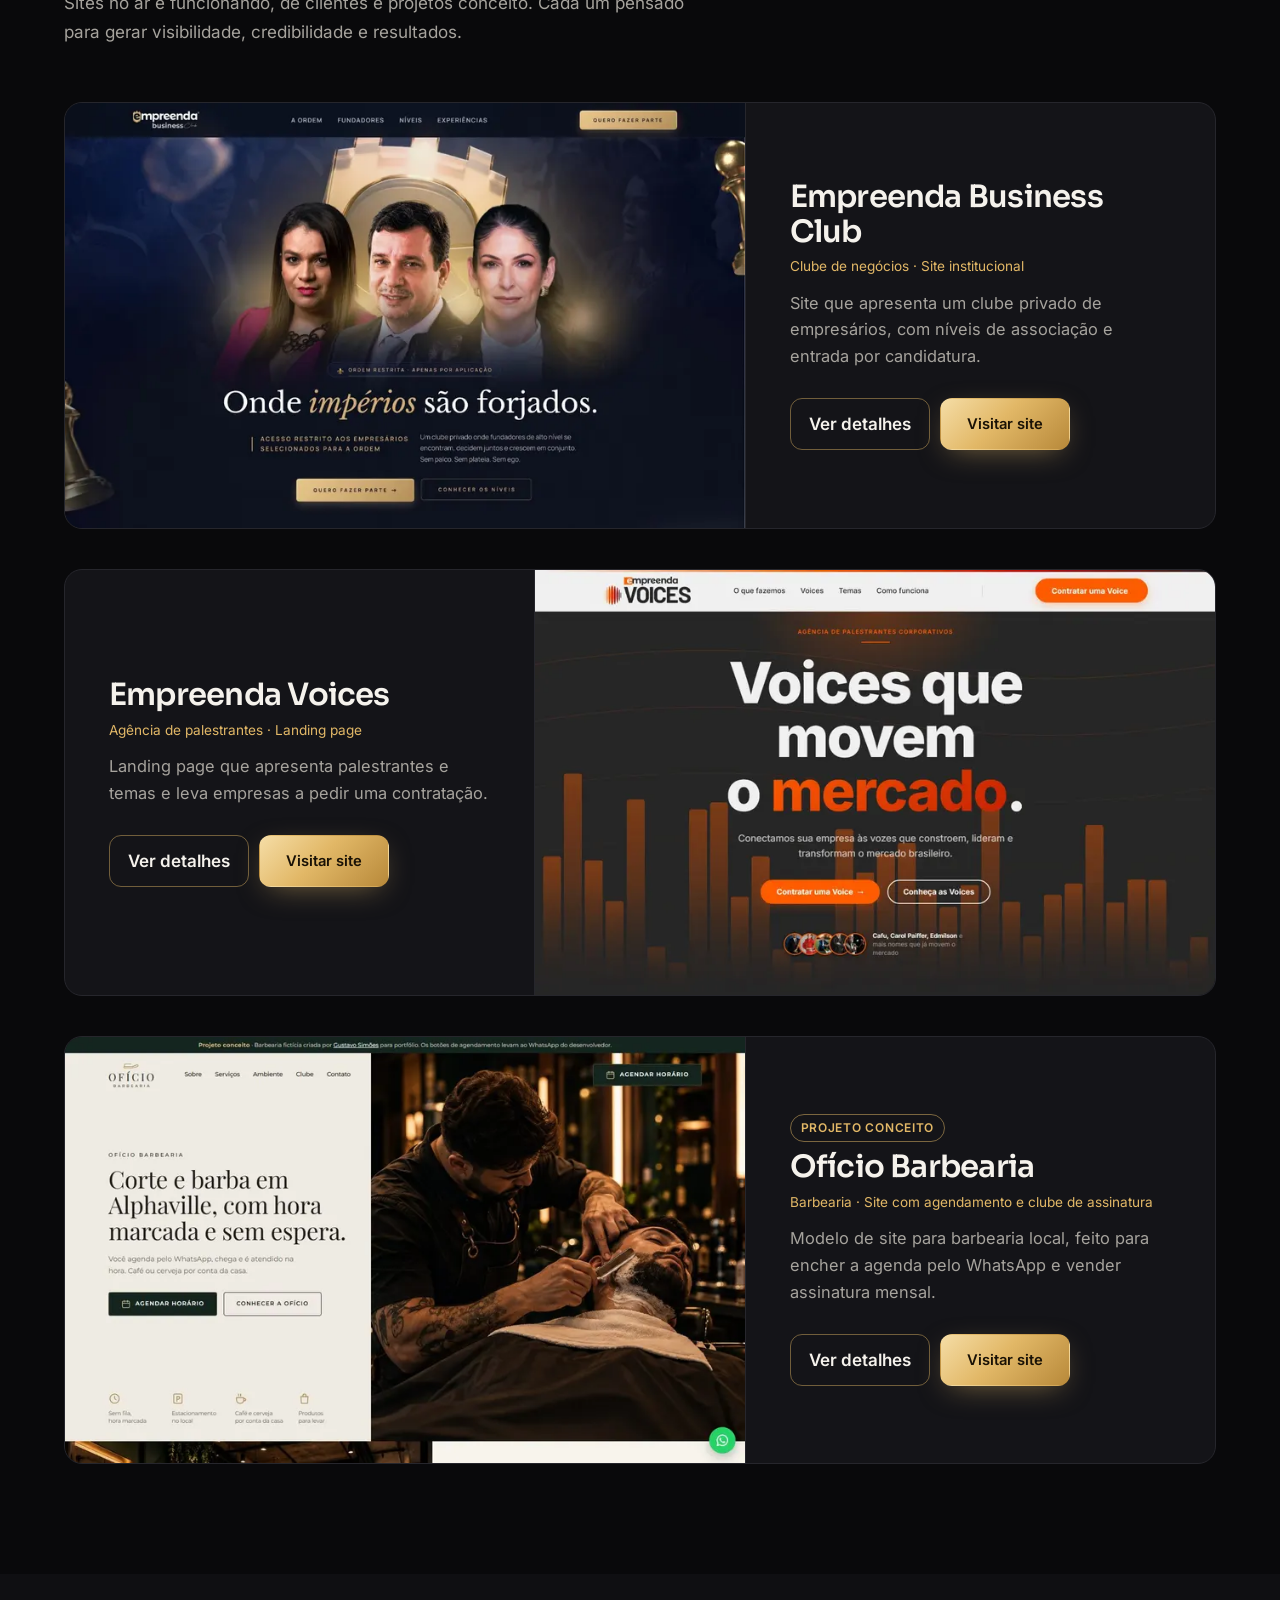
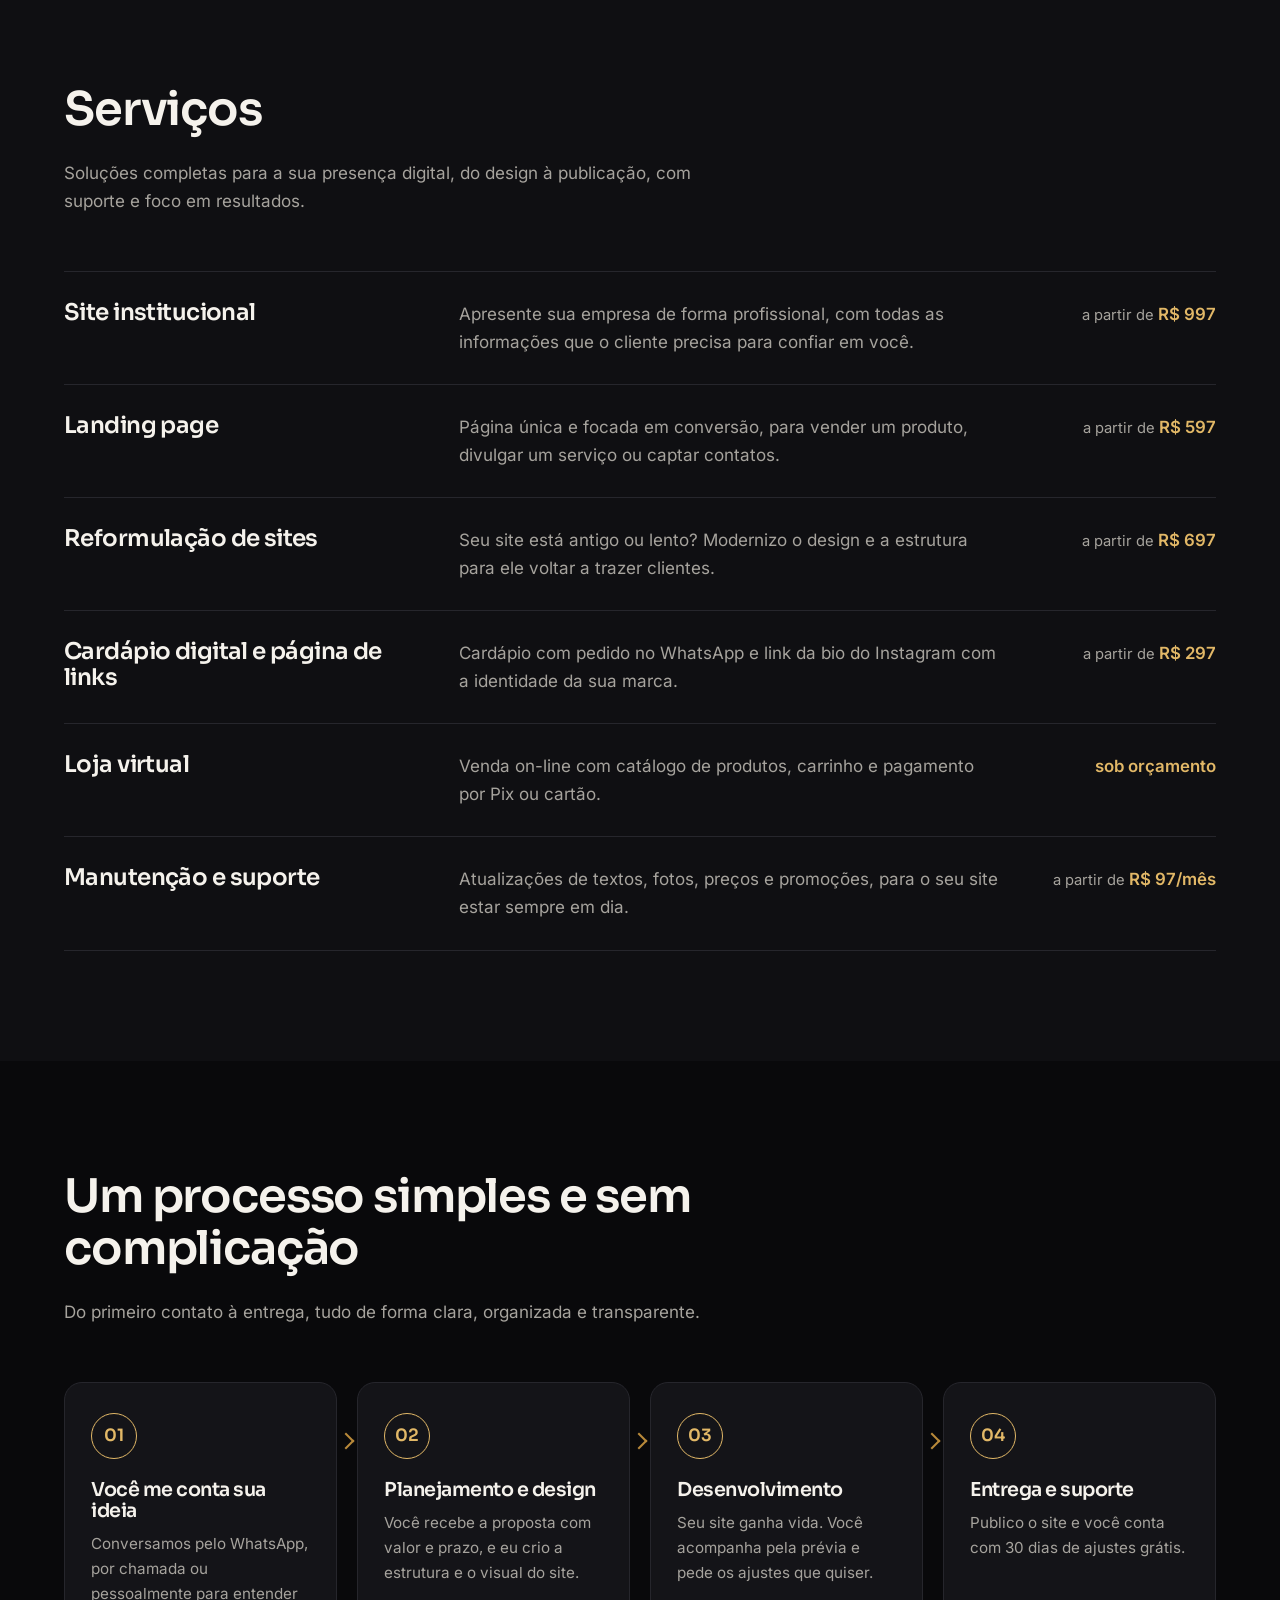
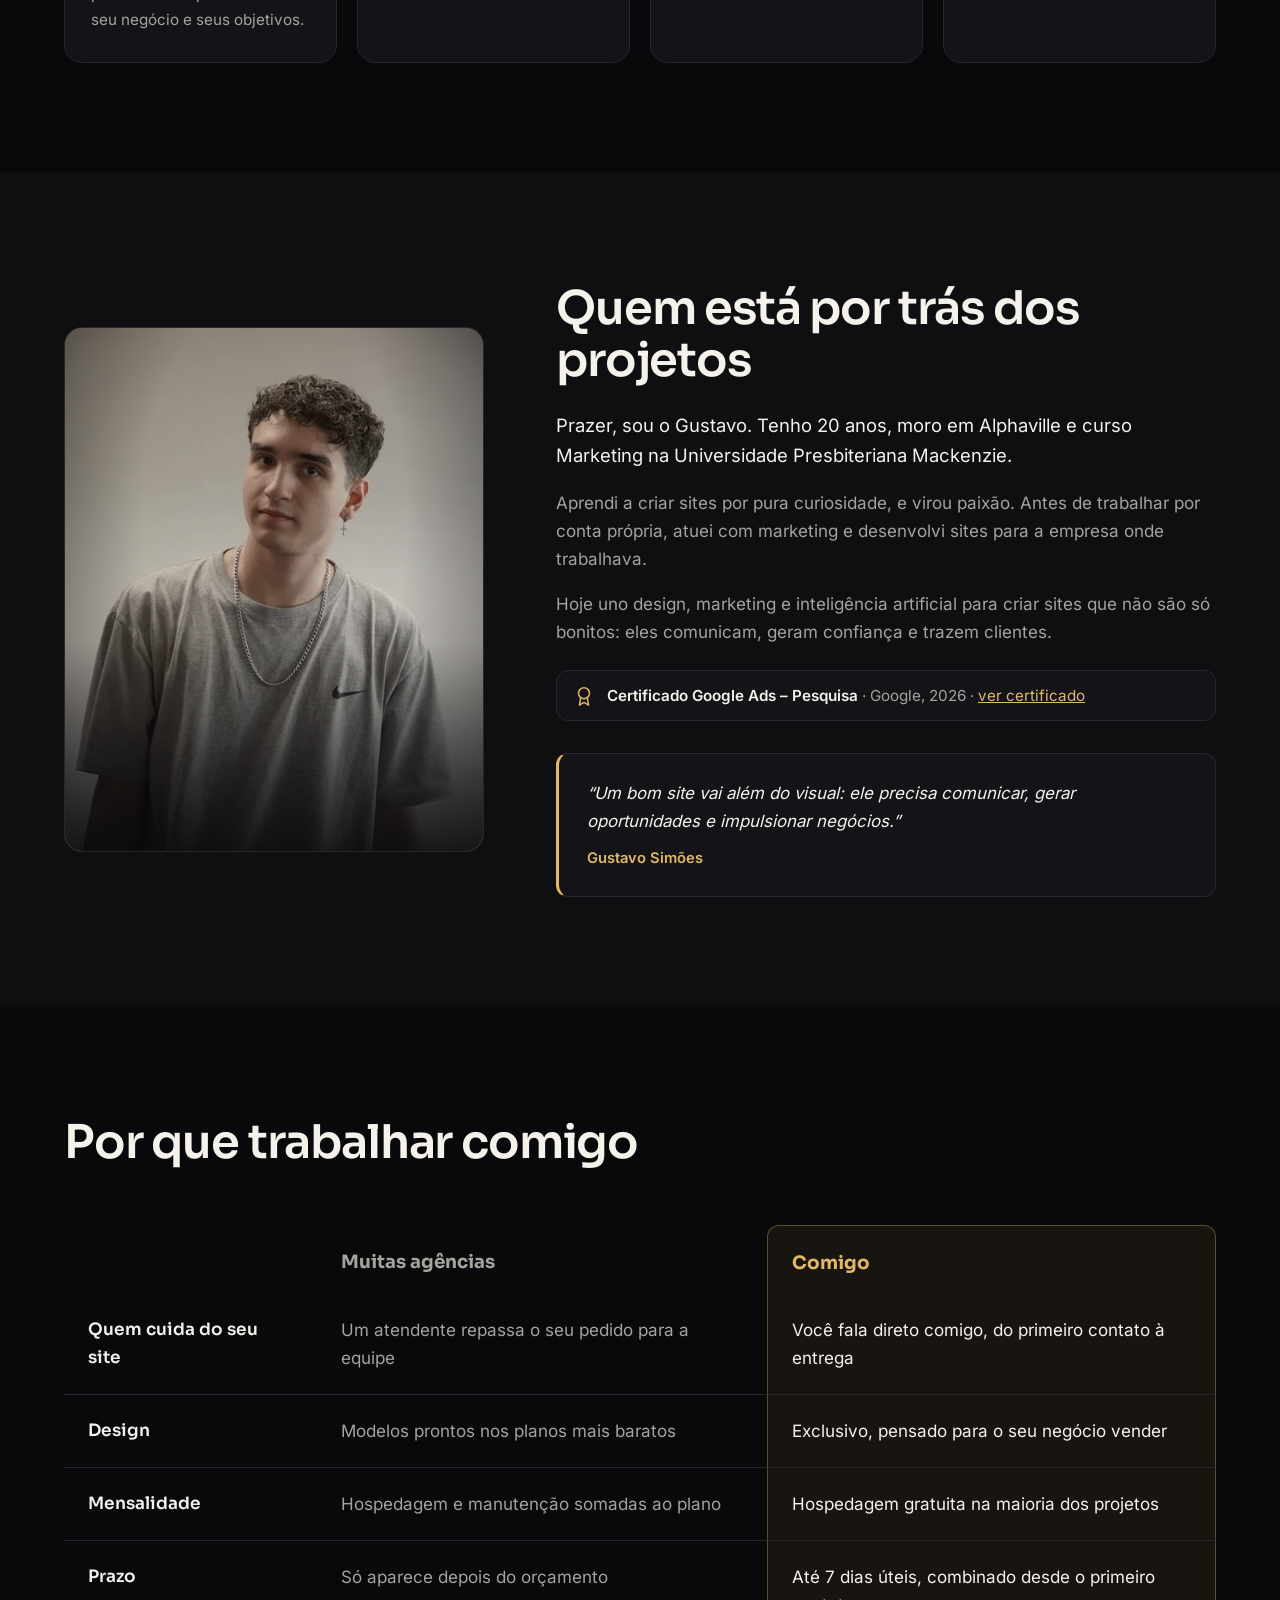
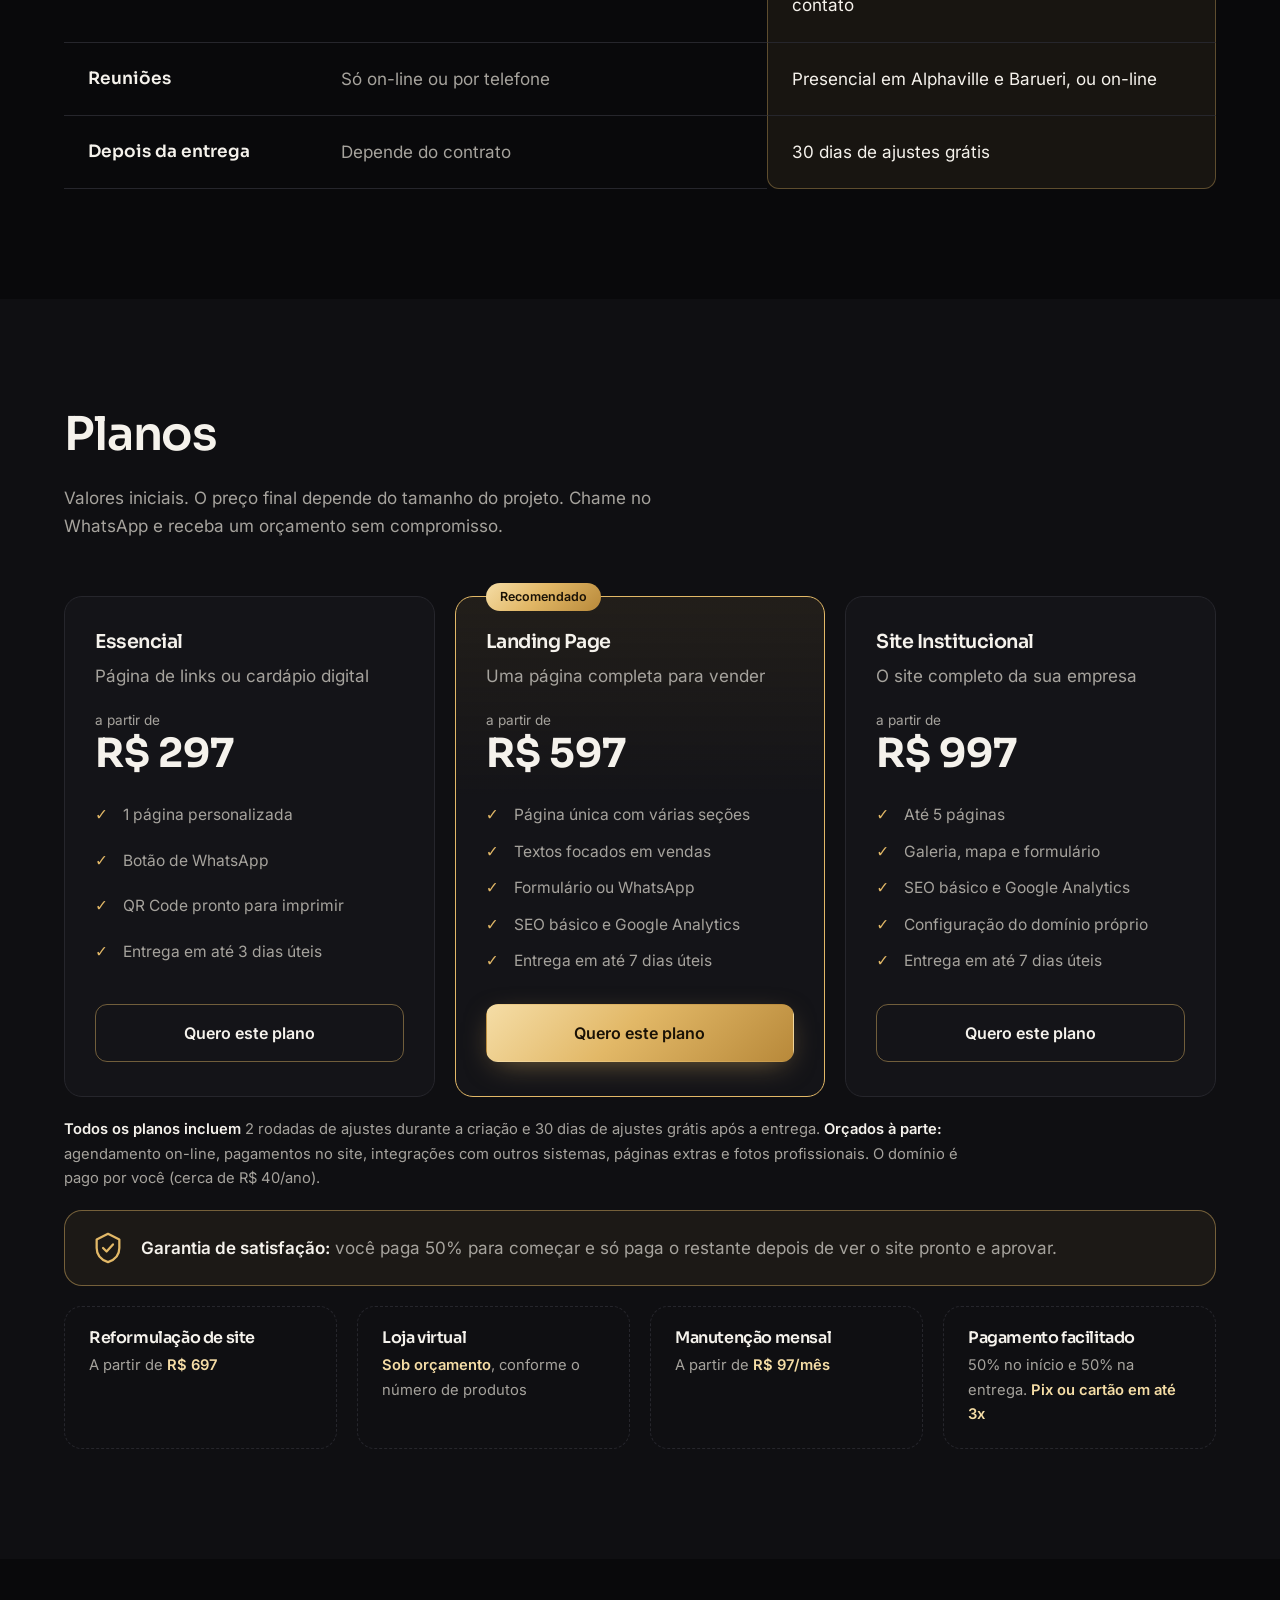
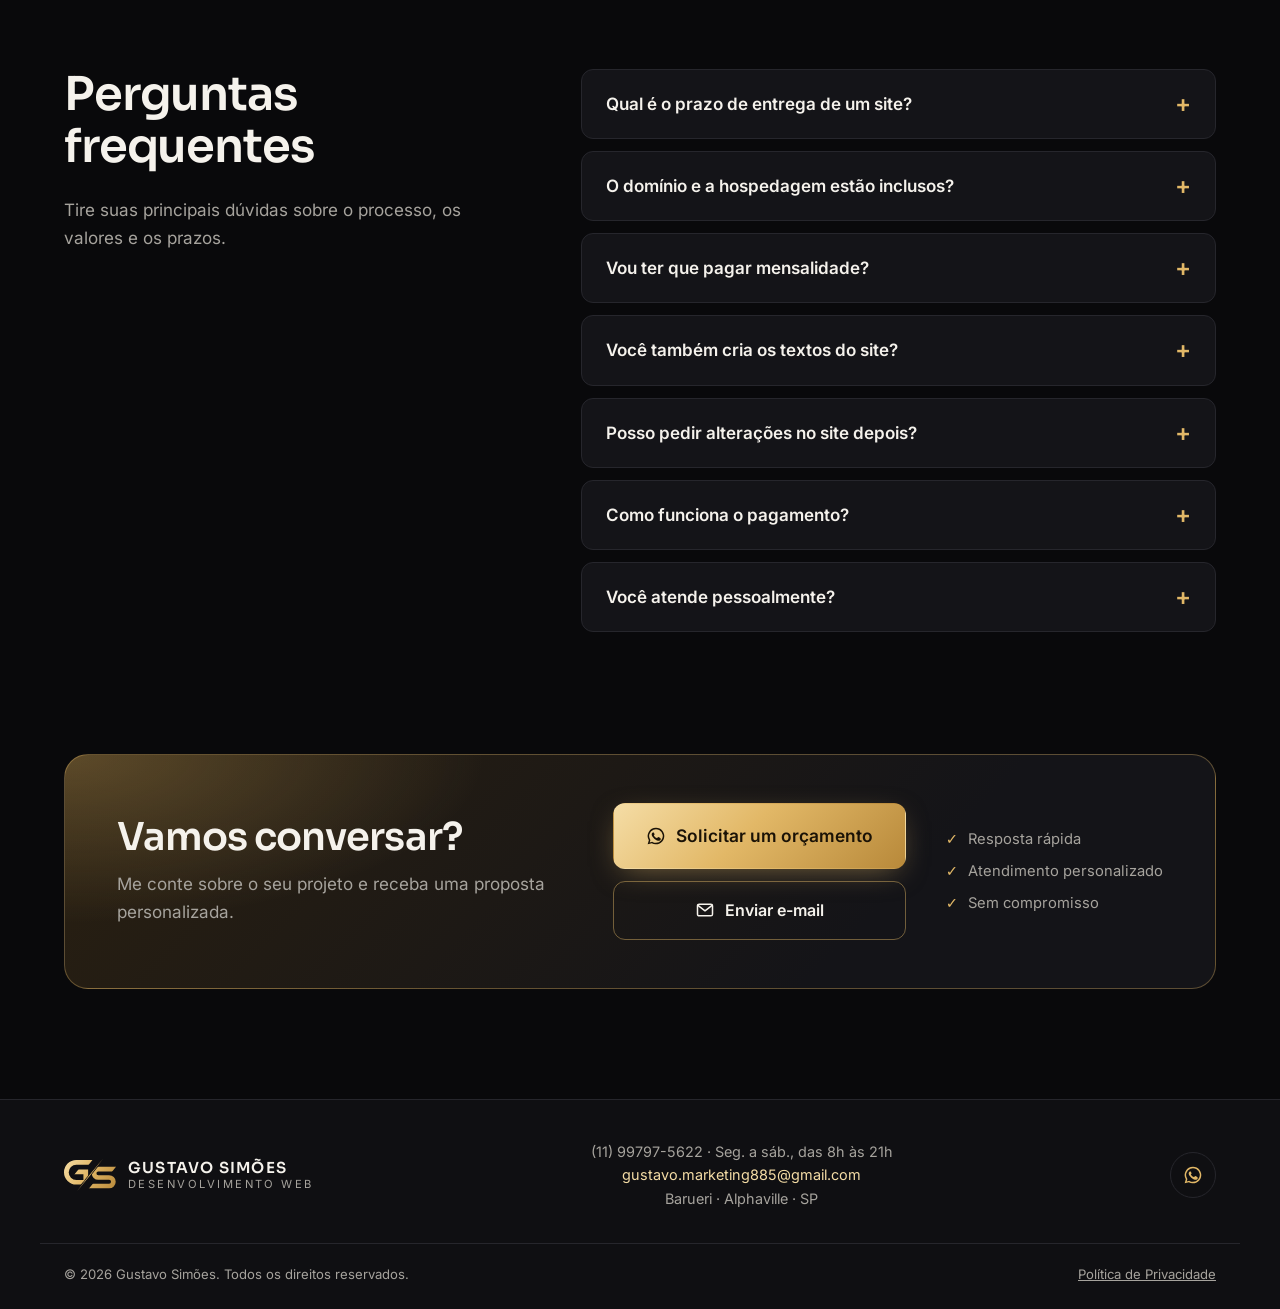
==== commit 7e4fa925: "Servicos: grade de cartoes com icone vira lista com nome, descricao e preco inicial - Precos iguais " ====
--- a/index.html
+++ b/index.html
@@ -369,38 +369,39 @@
           <p>Soluções completas para a sua presença digital, do design à publicação, com suporte e foco em resultados.</p>
         </div>
 
-        <div class="grid grid--3">
-          <article class="card reveal">
-            <svg class="card__icon" viewBox="0 0 24 24" aria-hidden="true"><rect x="2" y="4" width="20" height="13" rx="2"/><path d="M8 21h8M12 17v4"/></svg>
+        <!-- Lista de serviços: nome, o que é e preço inicial (os mesmos valores da seção Planos) -->
+        <ul class="services reveal">
+          <li>
             <h3>Site institucional</h3>
             <p>Apresente sua empresa de forma profissional, com todas as informações que o cliente precisa para confiar em você.</p>
-          </article>
-          <article class="card reveal">
-            <svg class="card__icon" viewBox="0 0 24 24" aria-hidden="true"><path d="M12 2L2 7l10 5 10-5-10-5zM2 17l10 5 10-5M2 12l10 5 10-5"/></svg>
+            <p class="services__price">a partir de <strong>R$ 997</strong></p>
+          </li>
+          <li>
             <h3>Landing page</h3>
             <p>Página única e focada em conversão, para vender um produto, divulgar um serviço ou captar contatos.</p>
-          </article>
-          <article class="card reveal">
-            <svg class="card__icon" viewBox="0 0 24 24" aria-hidden="true"><path d="M21 12a9 9 0 0 1-15.5 6.2M3 12a9 9 0 0 1 15.5-6.2M21 4v5h-5M3 20v-5h5"/></svg>
+            <p class="services__price">a partir de <strong>R$ 597</strong></p>
+          </li>
+          <li>
             <h3>Reformulação de sites</h3>
             <p>Seu site está antigo ou lento? Modernizo o design e a estrutura para ele voltar a trazer clientes.</p>
-          </article>
-          <article class="card reveal">
-            <svg class="card__icon" viewBox="0 0 24 24" aria-hidden="true"><path d="M10 14a4 4 0 0 0 6 0l3-3a4 4 0 0 0-6-6l-1 1"/><path d="M14 10a4 4 0 0 0-6 0l-3 3a4 4 0 0 0 6 6l1-1"/></svg>
+            <p class="services__price">a partir de <strong>R$ 697</strong></p>
+          </li>
+          <li>
             <h3>Cardápio digital e página de links</h3>
             <p>Cardápio com pedido no WhatsApp e link da bio do Instagram com a identidade da sua marca.</p>
-          </article>
-          <article class="card reveal">
-            <svg class="card__icon" viewBox="0 0 24 24" aria-hidden="true"><path d="M6 2L3 6v14a2 2 0 0 0 2 2h14a2 2 0 0 0 2-2V6l-3-4zM3 6h18M16 10a4 4 0 0 1-8 0"/></svg>
+            <p class="services__price">a partir de <strong>R$ 297</strong></p>
+          </li>
+          <li>
             <h3>Loja virtual</h3>
             <p>Venda on-line com catálogo de produtos, carrinho e pagamento por Pix ou cartão.</p>
-          </article>
-          <article class="card reveal">
-            <svg class="card__icon" viewBox="0 0 24 24" aria-hidden="true"><circle cx="12" cy="12" r="3"/><path d="M19.4 15a1.7 1.7 0 0 0 .3 1.8l.1.1a2 2 0 1 1-2.8 2.8l-.1-.1a1.7 1.7 0 0 0-1.8-.3 1.7 1.7 0 0 0-1 1.5V21a2 2 0 0 1-4 0v-.1a1.7 1.7 0 0 0-1.1-1.5 1.7 1.7 0 0 0-1.8.3l-.1.1a2 2 0 1 1-2.8-2.8l.1-.1a1.7 1.7 0 0 0 .3-1.8 1.7 1.7 0 0 0-1.5-1H3a2 2 0 0 1 0-4h.1a1.7 1.7 0 0 0 1.5-1.1 1.7 1.7 0 0 0-.3-1.8l-.1-.1a2 2 0 1 1 2.8-2.8l.1.1a1.7 1.7 0 0 0 1.8.3H9a1.7 1.7 0 0 0 1-1.5V3a2 2 0 0 1 4 0v.1a1.7 1.7 0 0 0 1 1.5 1.7 1.7 0 0 0 1.8-.3l.1-.1a2 2 0 1 1 2.8 2.8l-.1.1a1.7 1.7 0 0 0-.3 1.8V9a1.7 1.7 0 0 0 1.5 1H21a2 2 0 0 1 0 4h-.1a1.7 1.7 0 0 0-1.5 1z"/></svg>
+            <p class="services__price"><strong>sob orçamento</strong></p>
+          </li>
+          <li>
             <h3>Manutenção e suporte</h3>
             <p>Atualizações de textos, fotos, preços e promoções, para o seu site estar sempre em dia.</p>
-          </article>
-        </div>
+            <p class="services__price">a partir de <strong>R$ 97/mês</strong></p>
+          </li>
+        </ul>
       </div>
     </section>
 
--- a/styles.css
+++ b/styles.css
@@ -511,26 +511,20 @@
 }
 .case__close:hover { border-color: var(--gold); color: var(--gold); }
 
-/* ===== Cards de serviço ===== */
-.card, .feature {
-  background: var(--surface);
-  border: 1px solid var(--border);
-  border-radius: var(--radius);
-  padding: 30px;
-  transition: border-color .25s, transform .25s;
-}
-.card:hover, .feature:hover { border-color: rgba(226, 184, 103, .5); transform: translateY(-4px); }
-.card p, .feature p { color: var(--muted); margin: 0; font-size: .97rem; }
-.card__icon, .feature svg {
-  width: 34px;
-  height: 34px;
-  margin-bottom: 22px;
-  fill: none;
-  stroke: var(--gold);
-  stroke-width: 1.5;
-  stroke-linecap: round;
-  stroke-linejoin: round;
-}
+/* ===== Serviços (lista: nome | descrição | preço) ===== */
+.services { list-style: none; margin: 0; padding: 0; border-top: 1px solid var(--border); }
+.services li {
+  display: grid;
+  grid-template-columns: minmax(0, 1fr) minmax(0, 1.5fr) 180px;
+  gap: 32px;
+  align-items: baseline;
+  padding: 28px 0;
+  border-bottom: 1px solid var(--border);
+}
+.services h3 { margin: 0; font-size: clamp(1.2rem, 1.8vw, 1.45rem); }
+.services p { margin: 0; color: var(--muted); }
+.services .services__price { text-align: right; font-size: .92rem; }
+.services__price strong { color: var(--gold); font-size: 1.05rem; font-weight: 600; }
 
 /* ===== Processo ===== */
 .steps {
@@ -892,6 +886,8 @@
 
 @media (max-width: 900px) {
   .grid--3 { grid-template-columns: 1fr 1fr; }
+  .services li { grid-template-columns: 1fr; gap: 8px; padding: 24px 0; }
+  .services .services__price { text-align: left; }
   .plans { grid-template-columns: 1fr; max-width: 520px; }
   .project, .project:nth-child(even) { grid-template-columns: 1fr; }
   .project__image, .project:nth-child(even) .project__image { order: 0; border: 0; border-bottom: 1px solid var(--border); }
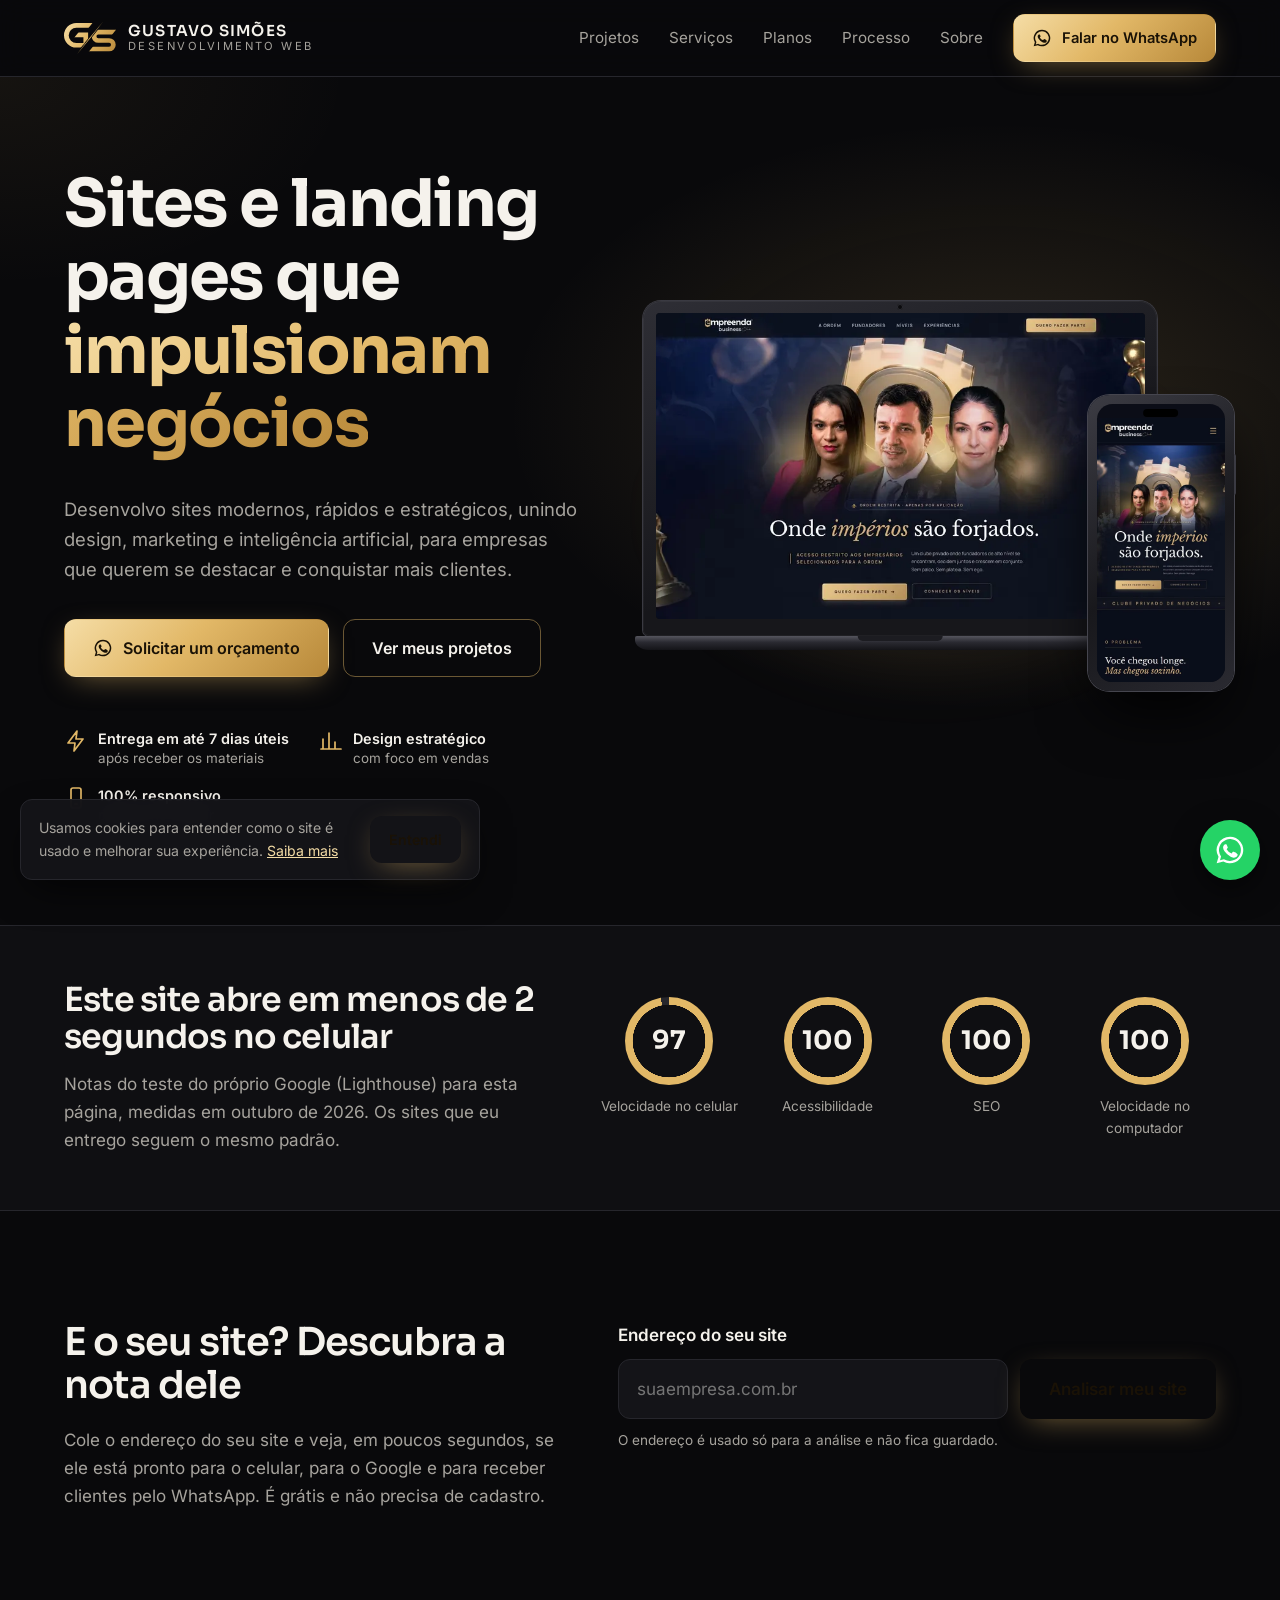
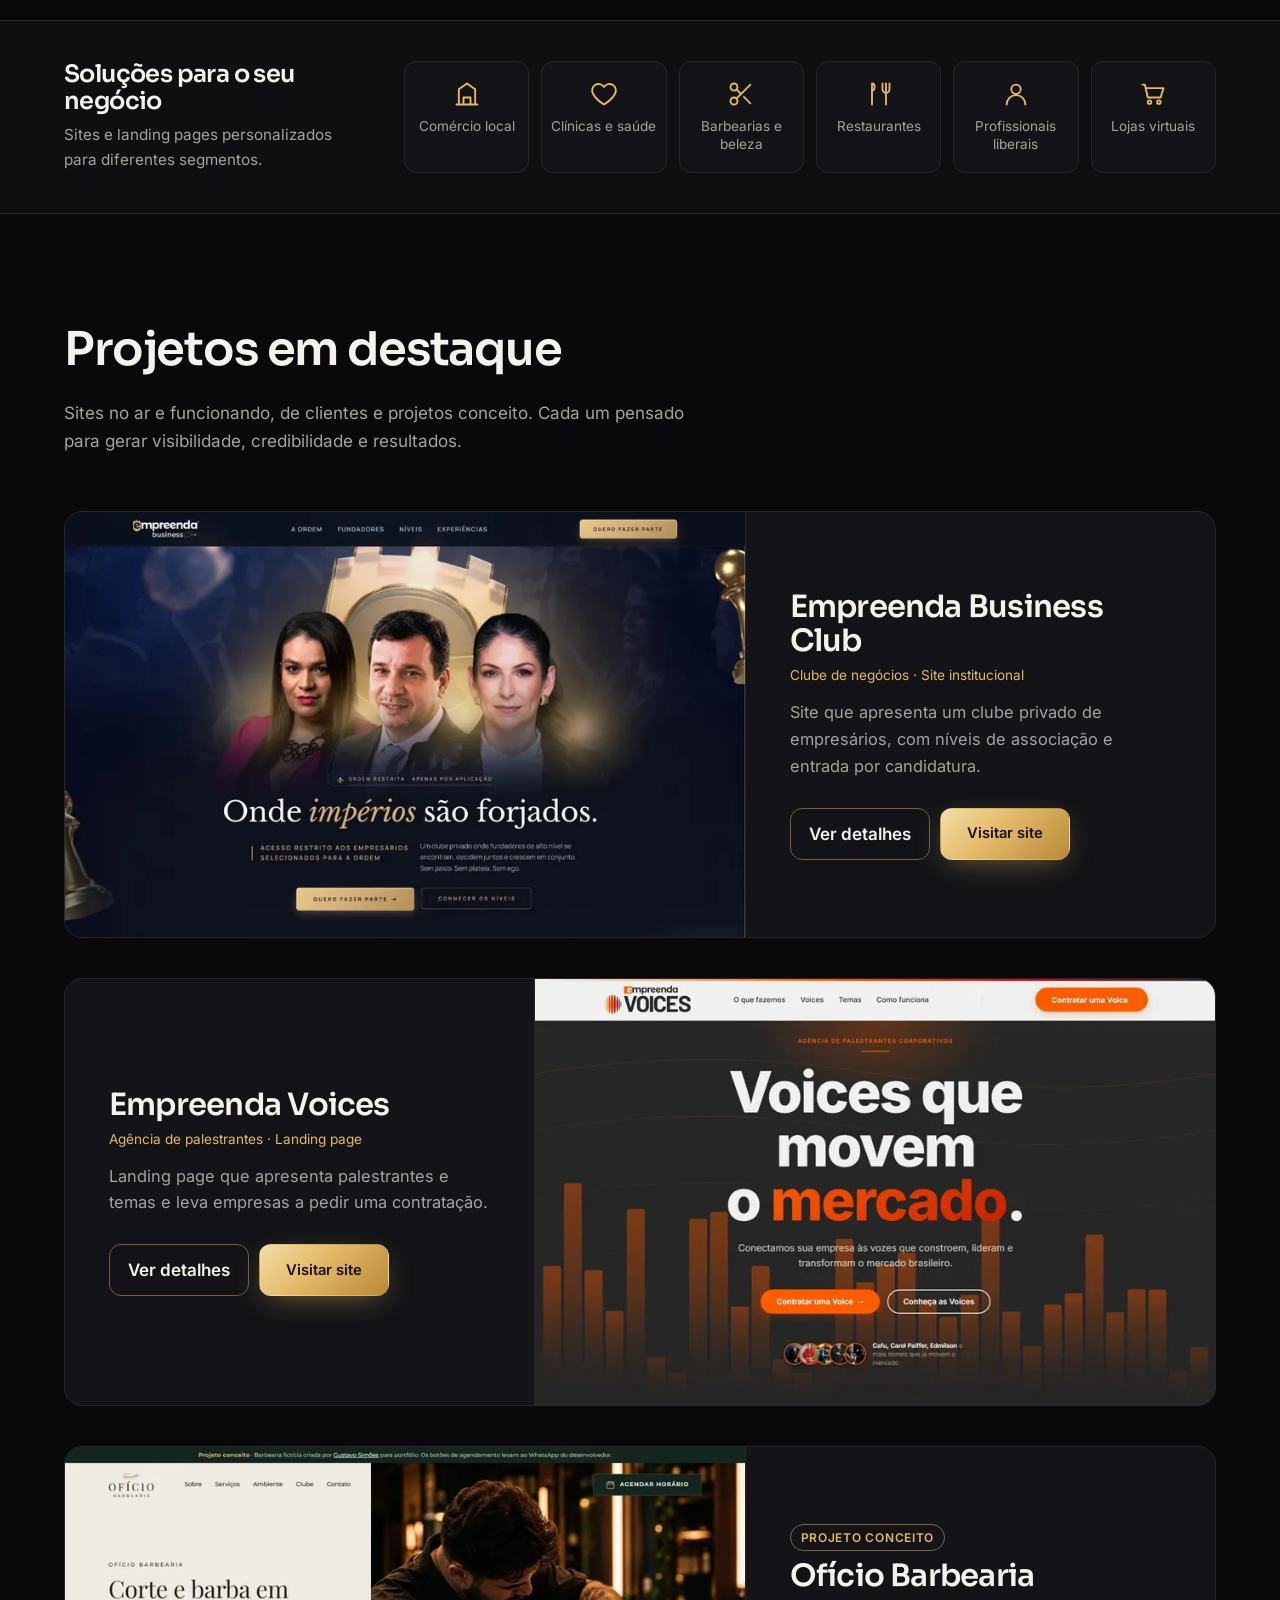
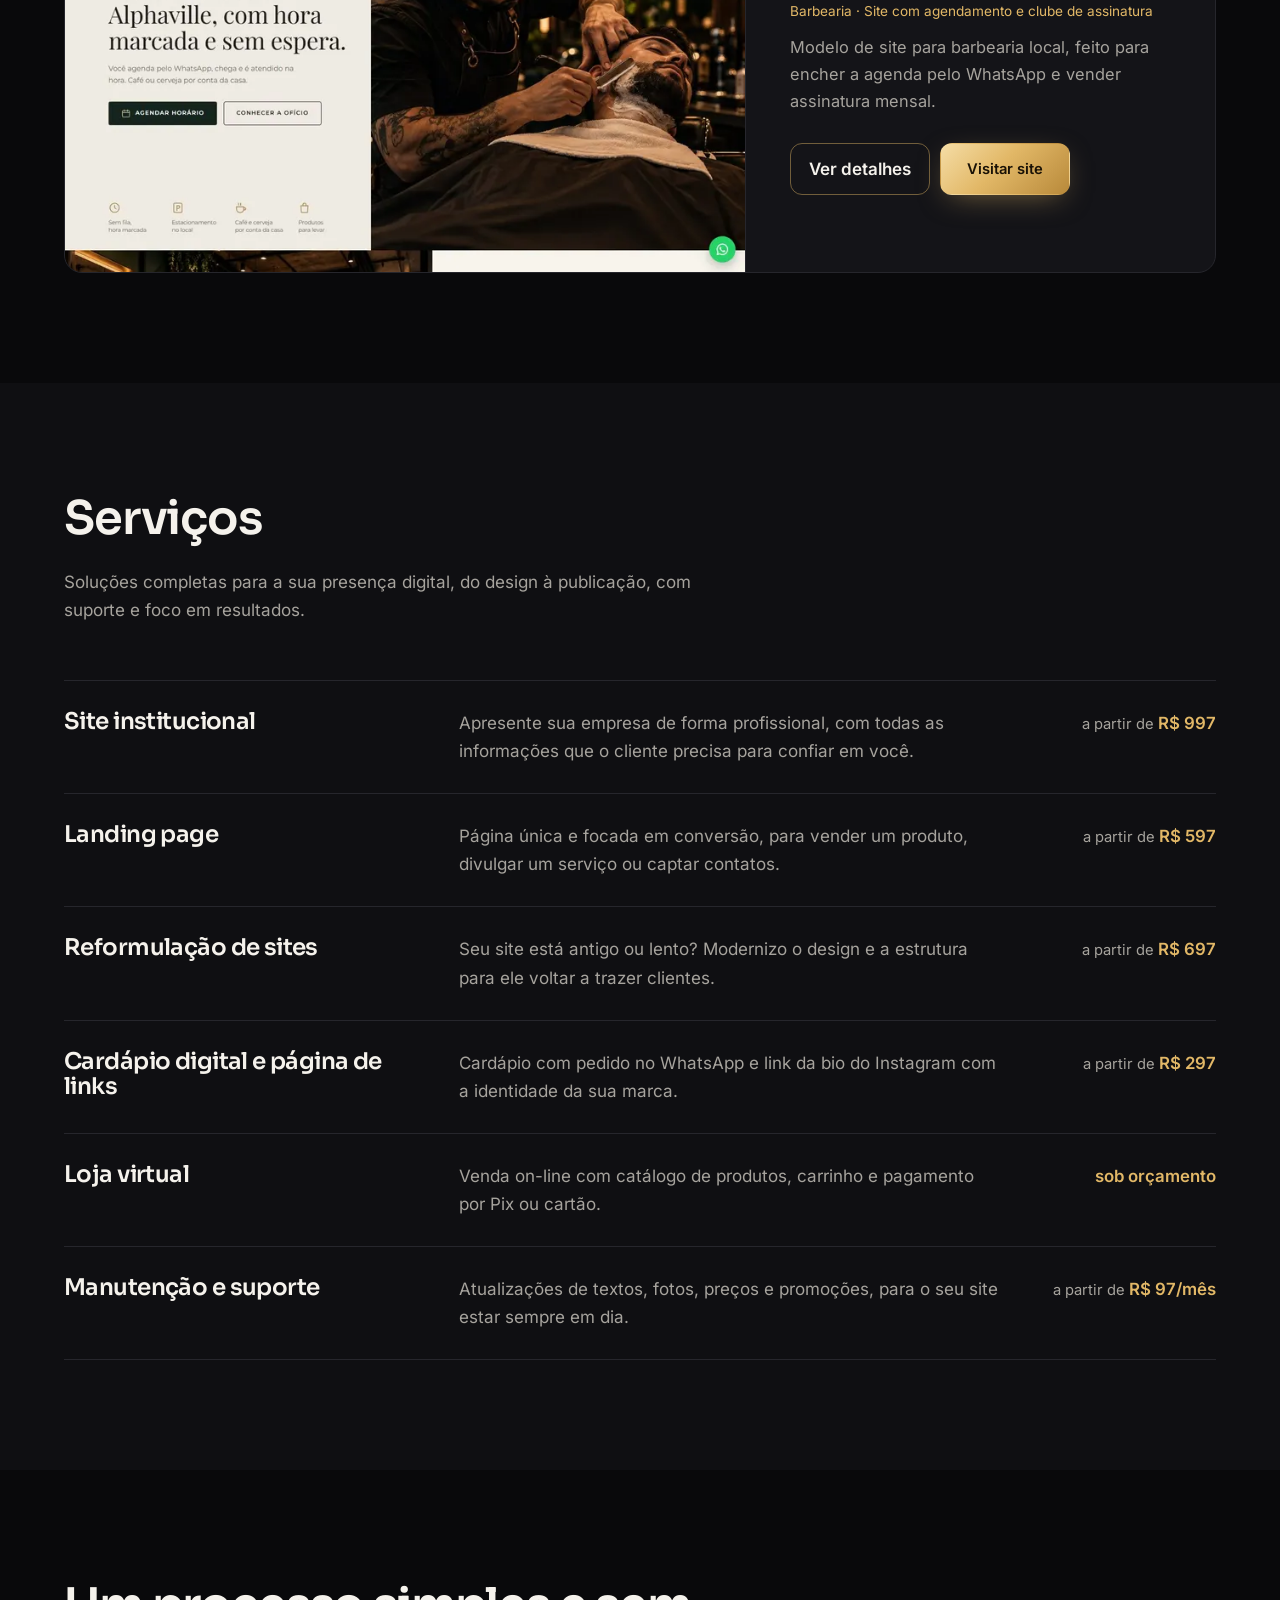
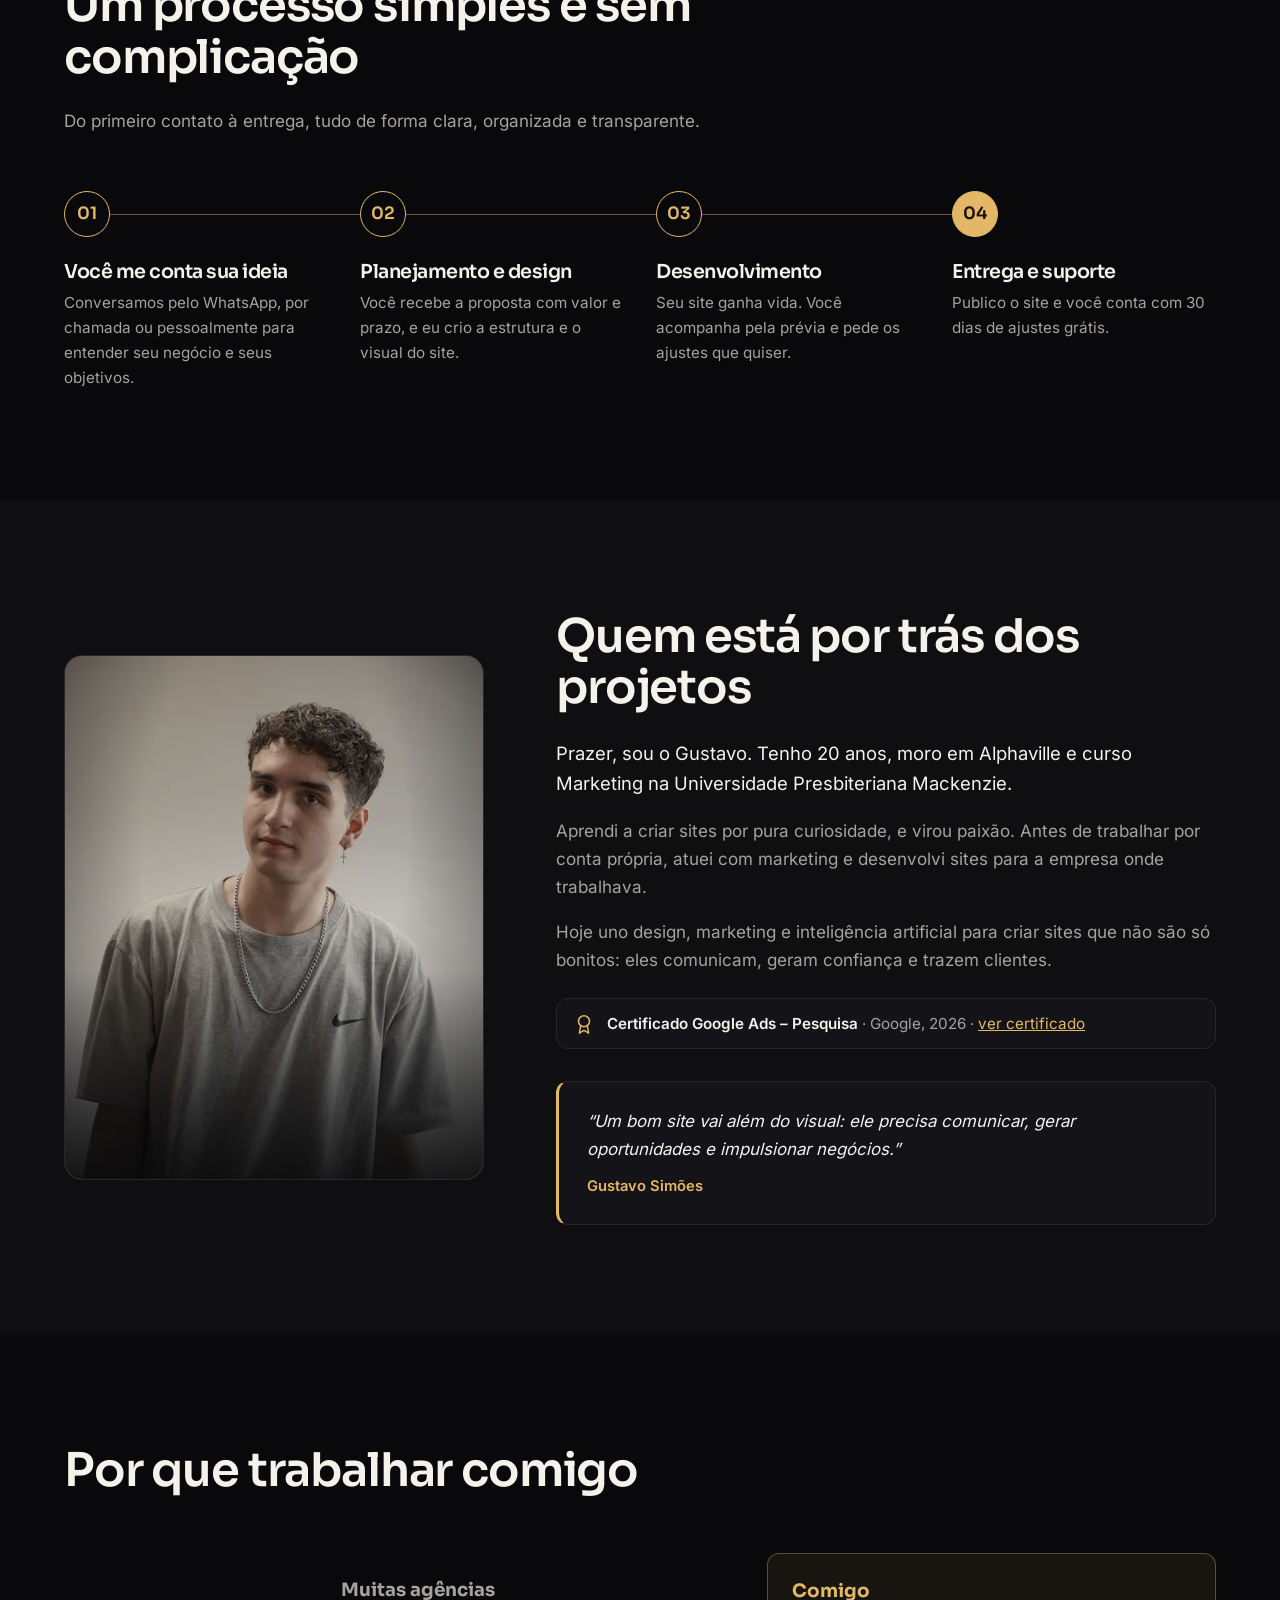
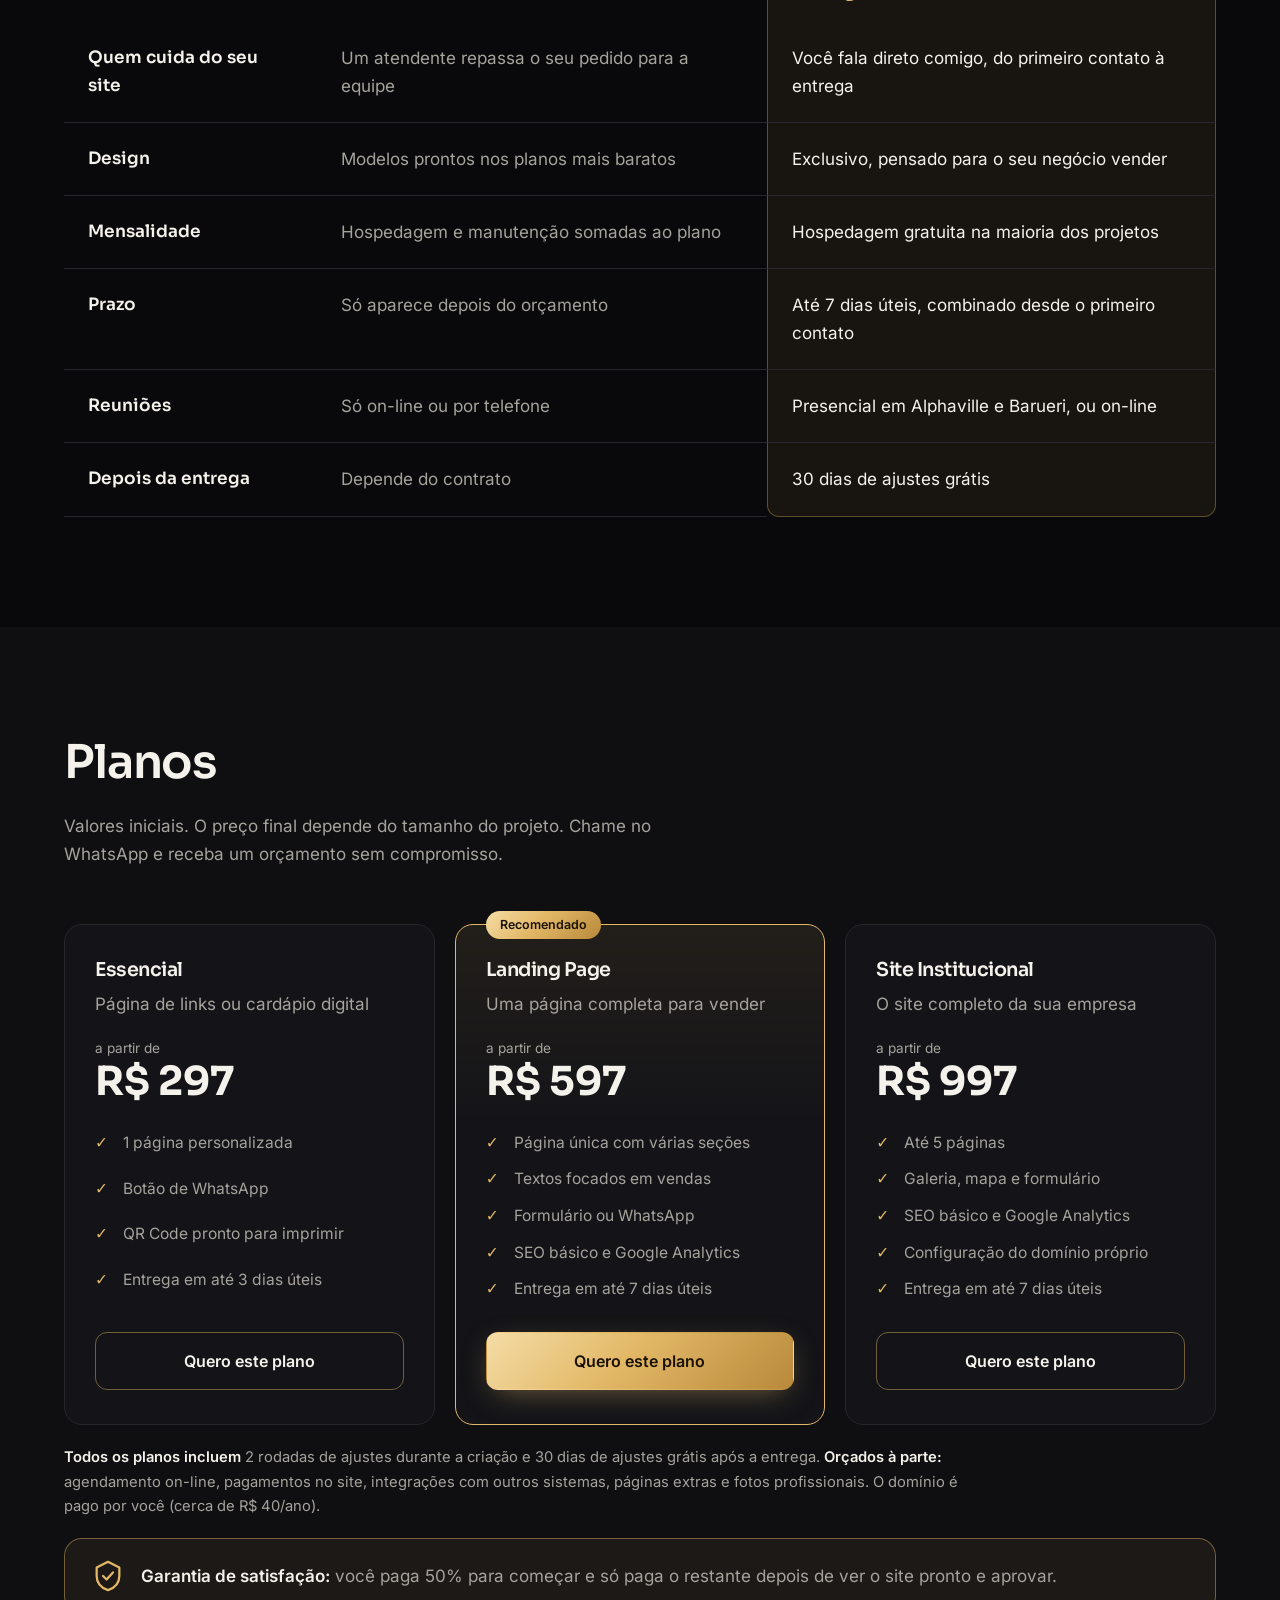
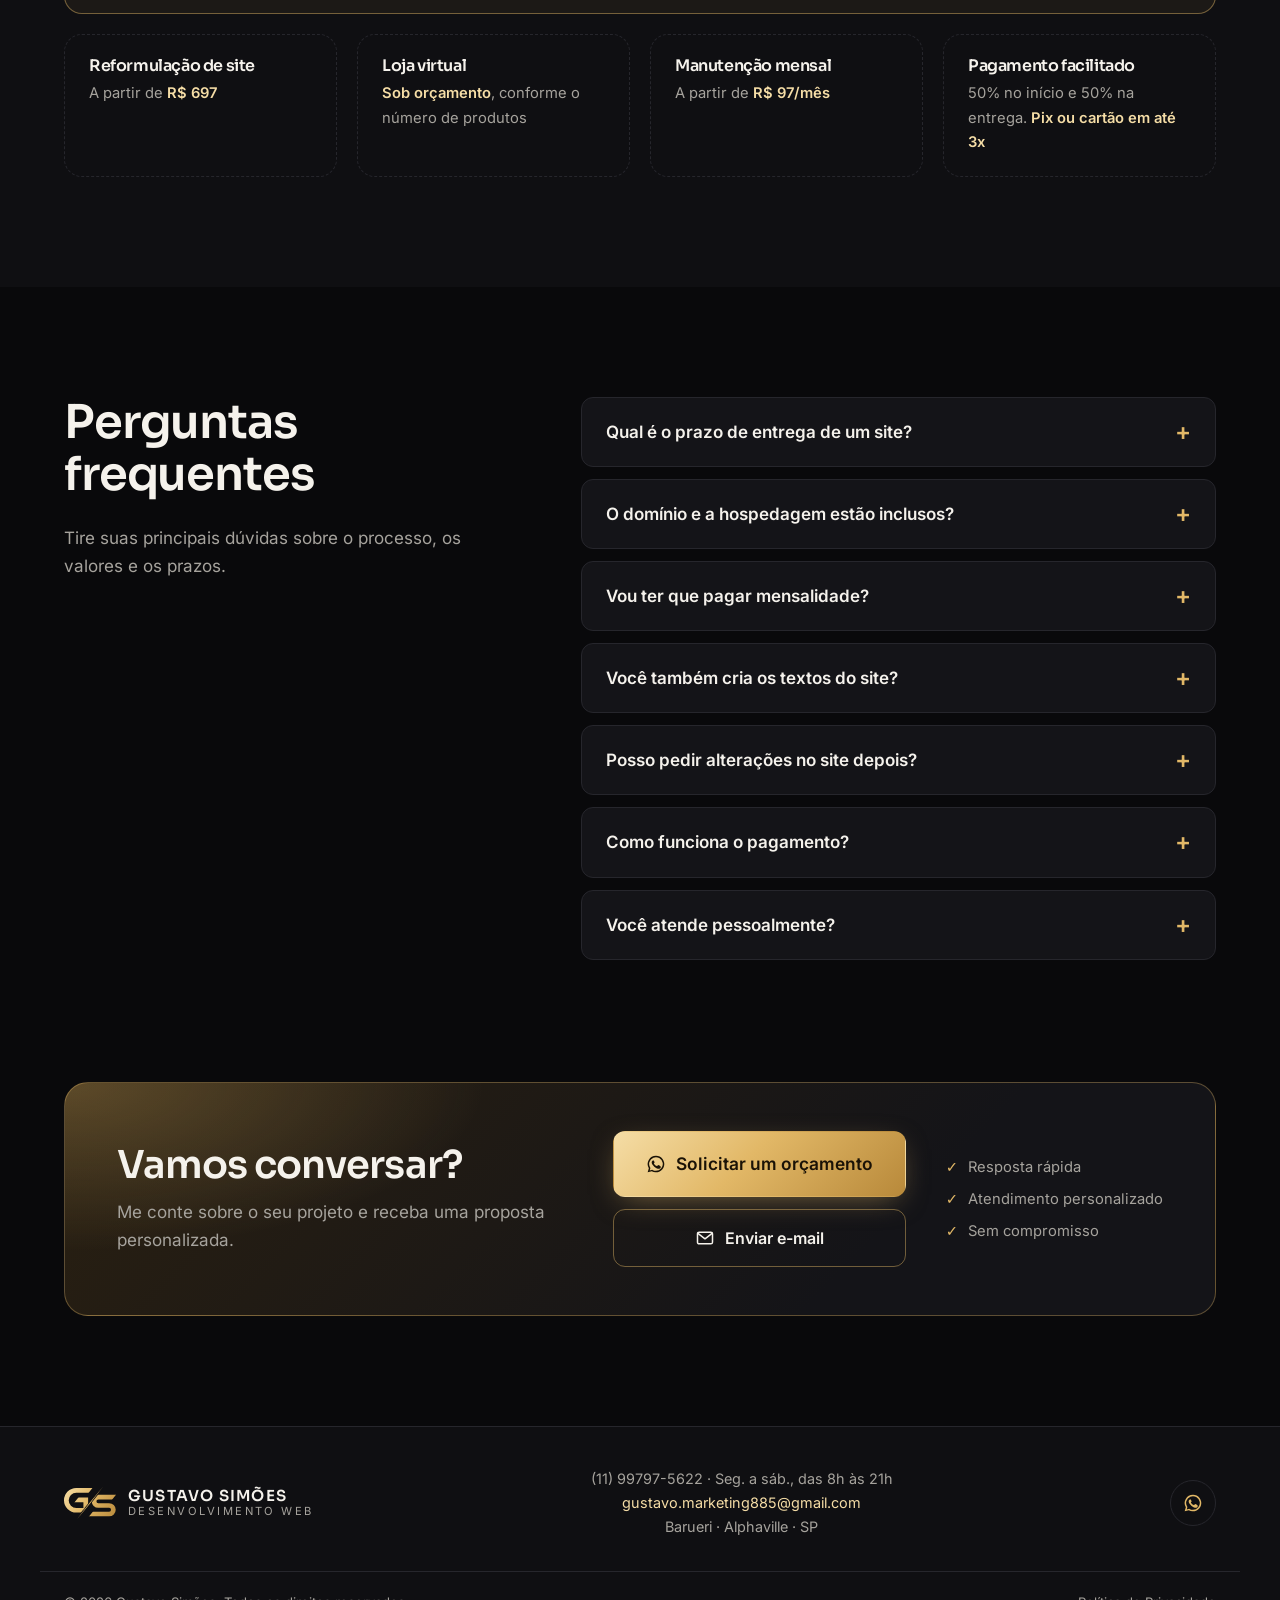
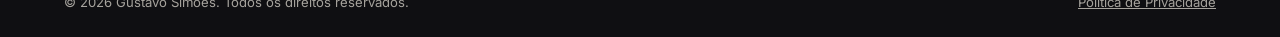
==== commit 605bf168: "Diagnostico gratuito de sites: o visitante cola o endereco e recebe a analise - api/diagnostico.js: " ====
--- a/index.html
+++ b/index.html
@@ -192,6 +192,27 @@
       </div>
     </section>
 
+    <!-- ===== DIAGNÓSTICO GRATUITO =====
+         O formulário chama /api/diagnostico (pasta api/). A nota do Google precisa
+         da chave PSI_KEY configurada no painel da Vercel. -->
+    <section class="section diag" id="diagnostico" aria-labelledby="diag-titulo">
+      <div class="container diag__inner">
+        <div class="diag__head">
+          <h2 id="diag-titulo">E o seu site? Descubra a nota dele</h2>
+          <p>Cole o endereço do seu site e veja, em poucos segundos, se ele está pronto para o celular, para o Google e para receber clientes pelo WhatsApp. É grátis e não precisa de cadastro.</p>
+        </div>
+        <form class="diag__form" id="diagForm" novalidate>
+          <label for="diagUrl">Endereço do seu site</label>
+          <div class="diag__row">
+            <input id="diagUrl" name="url" type="text" inputmode="url" autocomplete="url" placeholder="suaempresa.com.br" required>
+            <button type="submit" class="btn btn--gold">Analisar meu site</button>
+          </div>
+          <p class="diag__hint">O endereço é usado só para a análise e não fica guardado.</p>
+        </form>
+        <div class="diag__result" id="diagResult" aria-live="polite" hidden></div>
+      </div>
+    </section>
+
     <!-- ===== NICHOS ===== -->
     <section class="niches">
       <div class="container niches__inner">
--- a/styles.css
+++ b/styles.css
@@ -442,6 +442,47 @@
   font-weight: 700;
   color: var(--text);
 }
+
+/* ===== Diagnóstico gratuito ===== */
+.diag__inner { display: grid; grid-template-columns: 1fr 1.2fr; gap: 56px; align-items: start; }
+.diag__head h2 { font-size: clamp(1.8rem, 3vw, 2.5rem); margin-bottom: .5em; }
+.diag__head p { color: var(--muted); margin: 0; }
+.diag__form label { display: block; font-weight: 600; margin-bottom: 10px; }
+.diag__row { display: flex; gap: 12px; }
+.diag__row input {
+  flex: 1;
+  min-width: 0;
+  padding: 15px 18px;
+  border: 1px solid var(--border);
+  border-radius: var(--radius-sm);
+  background: var(--surface);
+  color: var(--text);
+  font: inherit;
+}
+.diag__row input:focus { outline: 2px solid var(--gold); outline-offset: 2px; border-color: var(--gold); }
+.diag__row .btn { flex: none; }
+.diag__hint { color: var(--muted); font-size: .85rem; margin: 10px 0 0; }
+.diag__result { grid-column: 1 / -1; }
+.diag__status { color: var(--muted); }
+.diag__erro { color: #f2a7a7; }
+.diag__resumo { display: flex; flex-wrap: wrap; align-items: center; gap: 28px; margin-bottom: 28px; }
+.diag__resumo h3 { margin: 0 0 .2em; font-size: 1.35rem; }
+.diag__resumo p { margin: 0; color: var(--muted); word-break: break-all; }
+.diag__notas { display: flex; flex-wrap: wrap; gap: 20px; list-style: none; margin: 0; padding: 0; }
+.diag__notas li { text-align: center; font-size: .8rem; color: var(--muted); min-width: 88px; }
+.diag__notas .gauge { width: 72px; height: 72px; font-size: 1.3rem; background:
+    radial-gradient(closest-side, var(--bg) 82%, transparent 83%),
+    conic-gradient(var(--nota-cor, var(--gold)) calc(var(--v) * 1%), var(--border) 0); }
+.diag__lista { list-style: none; margin: 0; padding: 0; display: grid; grid-template-columns: 1fr 1fr; gap: 12px 32px; }
+.diag__lista li { position: relative; padding: 14px 0 14px 34px; border-bottom: 1px solid var(--border); }
+.diag__lista li::before { position: absolute; left: 0; top: 13px; font-weight: 700; }
+.diag__lista .ok::before { content: "✓"; color: var(--gold); }
+.diag__lista .falta::before { content: "✕"; color: #e07a7a; }
+.diag__lista strong { display: block; font-weight: 600; }
+.diag__lista span { color: var(--muted); font-size: .9rem; }
+.diag__cta { display: flex; flex-wrap: wrap; align-items: center; gap: 16px 24px; margin-top: 32px; padding: 24px 28px;
+  border: 1px solid rgba(226, 184, 103, .45); border-radius: var(--radius); background: rgba(226, 184, 103, .06); }
+.diag__cta p { margin: 0; flex: 1; min-width: 240px; }
 
 /* ===== Projetos ===== */
 /* Cada projeto é uma faixa grande: print de um lado, texto do outro (alternando) */
@@ -526,47 +567,44 @@
 .services .services__price { text-align: right; font-size: .92rem; }
 .services__price strong { color: var(--gold); font-size: 1.05rem; font-weight: 600; }
 
-/* ===== Processo ===== */
+/* ===== Processo (linha do tempo: círculos ligados por uma linha) ===== */
 .steps {
   list-style: none;
   padding: 0;
   margin: 0;
   display: grid;
   grid-template-columns: repeat(4, 1fr);
-  gap: 20px;
-  counter-reset: step;
-}
-.step {
+  gap: 32px;
+}
+.step { position: relative; }
+.step__num {
   position: relative;
-  padding: 30px 26px;
-  border: 1px solid var(--border);
-  border-radius: var(--radius);
-  background: var(--surface);
-}
-.step__num {
+  z-index: 1;
   display: grid;
   place-items: center;
   width: 46px;
   height: 46px;
   border-radius: 50%;
   border: 1px solid var(--gold);
+  background: var(--bg);
   color: var(--gold);
   font-family: var(--font-title);
   font-weight: 600;
-  margin-bottom: 20px;
-}
-.step p { color: var(--muted); font-size: .95rem; margin: 0; }
+  margin-bottom: 24px;
+}
+/* o último passo (entrega) é o destino: círculo preenchido */
+.step:last-child .step__num { background: var(--gold); color: var(--gold-ink); }
+.step h3 { margin-bottom: .4em; }
+.step p { color: var(--muted); font-size: .95rem; margin: 0; max-width: 30ch; }
+/* linha que liga um círculo ao próximo */
 .step:not(:last-child)::after {
   content: "";
   position: absolute;
-  top: 52px;
-  right: -16px;
-  width: 12px;
-  height: 12px;
-  border-top: 2px solid var(--gold-dark);
-  border-right: 2px solid var(--gold-dark);
-  transform: rotate(45deg);
-  z-index: 1;
+  top: 23px;
+  left: 46px;
+  right: -32px;
+  height: 1px;
+  background: rgba(226, 184, 103, .45);
 }
 
 /* ===== Sobre ===== */
@@ -876,8 +914,6 @@
   .devices { max-width: 680px; margin: 0 auto; width: 100%; }
   .niches__inner { grid-template-columns: 1fr; gap: 24px; }
   .grid--4, .extras { grid-template-columns: 1fr 1fr; }
-  .steps { grid-template-columns: 1fr 1fr; }
-  .step::after { display: none; }
   .about { grid-template-columns: 1fr; gap: 48px; }
   .about__photo { max-width: 420px; }
   .faq-wrap { grid-template-columns: 1fr; gap: 40px; }
@@ -886,6 +922,11 @@
 
 @media (max-width: 900px) {
   .grid--3 { grid-template-columns: 1fr 1fr; }
+  /* no celular e tablet a linha do tempo fica na vertical */
+  .steps { grid-template-columns: 1fr; gap: 36px; }
+  .step { padding-left: 70px; }
+  .step__num { position: absolute; left: 0; top: -10px; margin: 0; }
+  .step:not(:last-child)::after { top: 36px; bottom: -46px; left: 23px; right: auto; width: 1px; height: auto; }
   .services li { grid-template-columns: 1fr; gap: 8px; padding: 24px 0; }
   .services .services__price { text-align: left; }
   .plans { grid-template-columns: 1fr; max-width: 520px; }
@@ -894,6 +935,8 @@
   .project__info { padding: 24px; }
   .niches__list { grid-template-columns: repeat(3, 1fr); }
   .proof__inner { grid-template-columns: 1fr; gap: 32px; }
+  .diag__inner { grid-template-columns: 1fr; gap: 32px; }
+  .diag__lista { grid-template-columns: 1fr; gap: 0; }
 }
 
 /* ===== Celular ===== */
@@ -916,10 +959,13 @@
   .case__grid { grid-template-columns: 1fr; gap: 8px; }
   .guarantee { align-items: flex-start; padding: 18px 20px; }
   .devices { padding: 0 13% 8% 7%; margin-right: 0; }
-  .grid--3, .grid--4, .extras, .steps { grid-template-columns: 1fr; }
+  .grid--3, .grid--4, .extras { grid-template-columns: 1fr; }
   .plans { max-width: none; }
   .niches__list { grid-template-columns: 1fr 1fr; }
   .proof__scores { grid-template-columns: 1fr 1fr; gap: 24px 16px; }
+  .diag__row { flex-direction: column; }
+  .diag__cta { padding: 20px; }
+  .diag__cta .btn { width: 100%; }
   .cta { padding: 36px 24px; }
   .cta .btn { width: 100%; }
   .footer__inner { flex-direction: column; text-align: center; }
